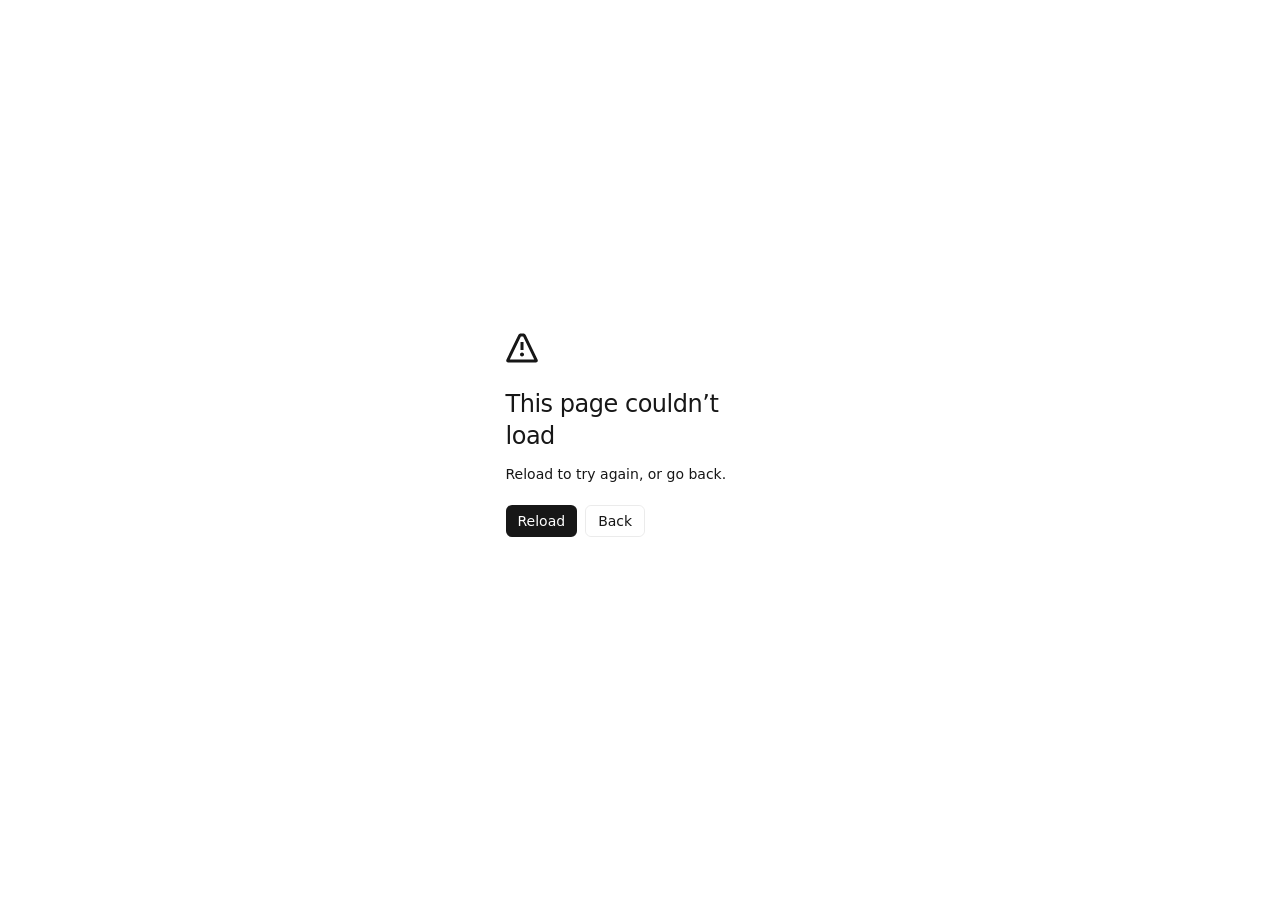
==== guide/index.html @ 36d1306a "Add troop management guide to archive" ====
<!DOCTYPE html><html lang="ko"><head><meta charSet="utf-8"/><meta name="viewport" content="width=device-width, initial-scale=1"/><link rel="stylesheet" href="./_next/static/css/index.C7BXvURc.css" data-rsc-css-href="./_next/static/css/index.C7BXvURc.css" data-precedence="vite-rsc/importer-resources"/><link rel="modulepreload" fetchPriority="low" href="./_next/static/chunks/index-DaQ8x7Jt.js"/><script src="./_next/static/chunks/rolldown-runtime-C60lm6uB.js" type="module" async=""></script><script src="./_next/static/chunks/framework-BgSIrAUN.js" type="module" async=""></script><link rel="modulepreload" href="./_next/static/chunks/layout-segment-context-CCsDnIMr.js" crossorigin=""/><link rel="modulepreload" href="./_next/static/chunks/page-DU8AYIHS.js" crossorigin=""/><title>라스트 어사일럼 길드 공략</title><meta name="description" content="병사 치료, 해적 유물, 비약쟁탈전을 위한 60N 길드 공략 모음"/><meta property="og:title" content="라스트 어사일럼 길드 공략"/><meta property="og:description" content="병사 치료, 해적 유물, 비약쟁탈전을 위한 60N 길드 공략 모음"/><meta property="og:image" content="http://localhost:3000/og.png"/><meta name="twitter:card" content="summary_large_image"/><meta name="twitter:title" content="라스트 어사일럼 길드 공략"/><meta name="twitter:description" content="병사 치료, 해적 유물, 비약쟁탈전을 위한 60N 길드 공략 모음"/><meta name="twitter:image" content="http://localhost:3000/og.png"/><script>Object.assign(((self[Symbol.for("vinext.navigationRuntime")]??={bootstrap:{routeManifest:null},functions:{}}).bootstrap.rsc??={rsc:[]}),{params:{},nav:{"pathname":"/","searchParams":[]}})</script><link rel="modulepreload" href="./_next/static/chunks/index-DaQ8x7Jt.js" />
</head><body><main><header class="site-header"><button class="brand" aria-label="공략 홈으로 돌아가기"><span class="brand-mark" aria-hidden="true">LA</span><span><b>LAST ASYLUM</b><small>6ON GUILD GUIDE</small></span></button></header><section class="home-hero"><span class="eyebrow">LAST ASYLUM · SERVER #295 · 6ON GUILD</span><h1>필요한 순간 바로 찾는<br/><em>6ON 공략 아카이브</em></h1><p>모바일에서도 한 손으로 찾기 쉽도록, 최신성·검증 상태·주제별로 정리합니다.</p><div class="quick-nav"><label for="guide-search">공략 찾기</label><input id="guide-search" placeholder="예: 길드전, 서바이벌, 왕성" value=""/><div class="filter-row"><button class="active">전체</button>
<button class="">이벤트</button>
<button class="">전장</button>
<button class="">6ON 운영</button>
<button class="">길드 협력</button>
<button class="">데이터</button></div></div><div class="guide-list-home"><button class="guide-row featured"><span class="guide-row-icon" aria-hidden="true">◆</span><span class="guide-row-main"><span class="guide-meta"><b>점수 필수</b><i>이벤트</i></span><strong>길드전 포인트 6일 루틴</strong><small>그날 테마에 맞춰 재료를 써야 점수가 쌓입니다</small></span><span class="guide-row-side"><small>상시 갱신</small><b>→</b></span></button>
<button class="guide-row "><span class="guide-row-icon" aria-hidden="true">◷</span><span class="guide-row-main"><span class="guide-meta"><b>초보 필수</b><i>이벤트</i></span><strong>서바이벌 배틀 점수 루틴</strong><small>4시간 창을 골라 길드전과 보상 2배로 받기</small></span><span class="guide-row-side"><small>상시 갱신</small><b>→</b></span></button>
<button class="guide-row "><span class="guide-row-icon" aria-hidden="true">♛</span><span class="guide-row-main"><span class="guide-meta"><b>웹 교차검증</b><i>전장</i></span><strong>왕성쟁탈전 · 왕국전</strong><small>평일 점수전부터 토요일 왕성 전장까지</small></span><span class="guide-row-side"><small>상시 갱신</small><b>→</b></span></button>
<button class="guide-row "><span class="guide-row-icon" aria-hidden="true">⚔</span><span class="guide-row-main"><span class="guide-meta"><b>웹 교차검증</b><i>전장</i></span><strong>비약쟁탈전 30분 운영</strong><small>시간대별 거점·역할 분배와 팀 콜</small></span><span class="guide-row-side"><small>상시 갱신</small><b>→</b></span></button>
<button class="guide-row "><span class="guide-row-icon" aria-hidden="true">✚</span><span class="guide-row-main"><span class="guide-meta"><b>6ON 실전</b><i>6ON 운영</i></span><strong>가속 없이 병사 치료</strong><small>1시간 이내 치료 루틴과 길드 도움</small></span><span class="guide-row-side"><small>상시 갱신</small><b>→</b></span></button>
<button class="guide-row "><span class="guide-row-icon" aria-hidden="true">♜</span><span class="guide-row-main"><span class="guide-meta"><b>6ON 실전 · 웹 검증</b><i>6ON 운영</i></span><strong>병력관리</strong><small>병력 보존, 훈련장 운용, 병원·연구 우선순위</small></span><span class="guide-row-side"><small>상시 갱신</small><b>→</b></span></button>
<button class="guide-row "><span class="guide-row-icon" aria-hidden="true">⚓</span><span class="guide-row-main"><span class="guide-meta"><b>6ON 실전</b><i>길드 협력</i></span><strong>해적 유물 함께 먹기</strong><small>발견부터 소환·보상까지 빠른 공유</small></span><span class="guide-row-side"><small>상시 갱신</small><b>→</b></span></button>
<button class="guide-row "><span class="guide-row-icon" aria-hidden="true">△</span><span class="guide-row-main"><span class="guide-meta"><b>한국어 계산</b><i>데이터</i></span><strong>성당 업그레이드 계산기</strong><small>현재 레벨에서 목표까지 필요한 자원 합산</small></span><span class="guide-row-side"><small>상시 갱신</small><b>→</b></span></button>
<button class="guide-row "><span class="guide-row-icon" aria-hidden="true">✦</span><span class="guide-row-main"><span class="guide-meta"><b>한국어 도감</b><i>데이터</i></span><strong>영웅 · 명예의 전당 도감</strong><small>31명 영웅의 병과·역할·보너스 빠르게 찾기</small></span><span class="guide-row-side"><small>상시 갱신</small><b>→</b></span></button>
<button class="guide-row "><span class="guide-row-icon" aria-hidden="true">?</span><span class="guide-row-main"><span class="guide-meta"><b>빠른 정답</b><i>이벤트</i></span><strong>지혜퀴즈 정답 모음</strong><small>검색으로 바로 찾는 자주 나오는 문제와 정답</small></span><span class="guide-row-side"><small>상시 갱신</small><b>→</b></span></button>
<button class="guide-row "><span class="guide-row-icon" aria-hidden="true">⌘</span><span class="guide-row-main"><span class="guide-meta"><b>검증 기준</b><i>데이터</i></span><strong>데이터 사용 안내</strong><small>수치 공략을 안전하게 보는 방법</small></span><span class="guide-row-side"><small>상시 갱신</small><b>→</b></span></button></div><div class="archive-note"><b>공략 운영 원칙</b><span>6ON 실전 자료는 유지·보완하고, 웹 자료는 출처와 검증 상태를 표시해 교체합니다.</span></div></section><footer class="site-footer">LAST ASYLUM · SERVER #295 · 6ON GUILD GUIDE</footer></main><script type="module" src="./_next/static/chunks/index-DaQ8x7Jt.js" id="_R_" async=""></script><script>((self[Symbol.for("vinext.navigationRuntime")]??={bootstrap:{routeManifest:null},functions:{}}).bootstrap.rsc??={rsc:[]}).rsc.push("2:I[\"8033614ae8fa\",[],\"Children\",1]\n")</script><script>((self[Symbol.for("vinext.navigationRuntime")]??={bootstrap:{routeManifest:null},functions:{}}).bootstrap.rsc??={rsc:[]}).rsc.push("3:I[\"c2d308dd323c\",[],\"GlobalErrorBoundary\",1]\n")</script><script>((self[Symbol.for("vinext.navigationRuntime")]??={bootstrap:{routeManifest:null},functions:{}}).bootstrap.rsc??={rsc:[]}).rsc.push("4:I[\"ecfeea4c79da\",[],\"default\",1]\n")</script><script>((self[Symbol.for("vinext.navigationRuntime")]??={bootstrap:{routeManifest:null},functions:{}}).bootstrap.rsc??={rsc:[]}).rsc.push("5:I[\"c2d308dd323c\",[],\"ErrorBoundary\",1]\n")</script><script>((self[Symbol.for("vinext.navigationRuntime")]??={bootstrap:{routeManifest:null},functions:{}}).bootstrap.rsc??={rsc:[]}).rsc.push("6:I[\"0b1ae3af7320\",[],\"LayoutSegmentProvider\",1]\n")</script><script>((self[Symbol.for("vinext.navigationRuntime")]??={bootstrap:{routeManifest:null},functions:{}}).bootstrap.rsc??={rsc:[]}).rsc.push("7:I[\"8033614ae8fa\",[],\"Slot\",1]\n")</script><script>((self[Symbol.for("vinext.navigationRuntime")]??={bootstrap:{routeManifest:null},functions:{}}).bootstrap.rsc??={rsc:[]}).rsc.push("8:I[\"60d934a7d4d3\",[],\"AppRouterScrollTarget\",1]\n")</script><script>((self[Symbol.for("vinext.navigationRuntime")]??={bootstrap:{routeManifest:null},functions:{}}).bootstrap.rsc??={rsc:[]}).rsc.push("9:I[\"c2d308dd323c\",[],\"RedirectBoundary\",1]\n")</script><script>((self[Symbol.for("vinext.navigationRuntime")]??={bootstrap:{routeManifest:null},functions:{}}).bootstrap.rsc??={rsc:[]}).rsc.push(":HL[\"./_next/static/css/index.C7BXvURc.css\",\"style\"     ]\n")</script><script>((self[Symbol.for("vinext.navigationRuntime")]??={bootstrap:{routeManifest:null},functions:{}}).bootstrap.rsc??={rsc:[]}).rsc.push("0:{\"__route\":\"route:/\",\"__interceptionContext\":null,\"__layoutIds\":[\"layout:/\"],\"__rootLayout\":\"/\",\"__sourcePage\":\"/page\",\"page:/\":\"$L1\",\"layout:/\":[[[[\"$\",\"link\",\"css:./_next/static/css/index.C7BXvURc.css\",{\"rel\":\"stylesheet\",\"precedence\":\"vite-rsc/importer-resources\",\"href\":\"./_next/static/css/index.C7BXvURc.css\",\"data-rsc-css-href\":\"./_next/static/css/index.C7BXvURc.css\"}],\"$undefined\"],[\"$\",\"html\",null,{\"lang\":\"ko\",\"children\":[\"$\",\"body\",null,{\"children\":[\"$\",\"$L2\",null,{}]}]}]],null],\"route:/\":[[[\"$\",\"meta\",null,{\"charSet\":\"utf-8\"}],[[\"$\",\"title\",\"0\",{\"children\":\"라스트 어사일럼 길드 공략\"}],[\"$\",\"meta\",\"1\",{\"name\":\"description\",\"content\":\"병사 치료, 해적 유물, 비약쟁탈전을 위한 60N 길드 공략 모음\"}],[\"$\",\"meta\",\"2\",{\"property\":\"og:title\",\"content\":\"라스트 어사일럼 길드 공략\"}],[\"$\",\"meta\",\"3\",{\"property\":\"og:description\",\"content\":\"병사 치료, 해적 유물, 비약쟁탈전을 위한 60N 길드 공략 모음\"}],[\"$\",\"meta\",\"4\",{\"property\":\"og:image\",\"content\":\"http://localhost:3000/og.png\"}],[\"$\",\"meta\",\"5\",{\"name\":\"twitter:card\",\"content\":\"summary_large_image\"}],[\"$\",\"meta\",\"6\",{\"name\":\"twitter:title\",\"content\":\"라스트 어사일럼 길드 공략\"}],[\"$\",\"meta\",\"7\",{\"name\":\"twitter:description\",\"content\":\"병사 치료, 해적 유물, 비약쟁탈전을 위한 60N 길드 공략 모음\"}],[\"$\",\"meta\",\"8\",{\"name\":\"twitter:image\",\"content\":\"http://localhost:3000/og.png\"}]],[[\"$\",\"meta\",\"0\",{\"name\":\"viewport\",\"content\":\"width=device-width, initial-scale=1\"}]]],[\"$\",\"$L3\",null,{\"fallback\":\"$4\",\"children\":[\"$\",\"$L5\",null,{\"fallback\":\"$4\",\"children\":[\"$\",\"$L6\",null,{\"providerId\":\"layout:/\",\"segmentMap\":{\"children\":[]},\"children\":[\"$\",\"$L7\",null,{\"id\":\"layout:/\",\"parallelSlots\":\"$undefined\",\"children\":[\"$\",\"$L8\",null,{\"children\":[\"$\",\"$L9\",null,{\"children\":[[\"$\",\"$L6\",null,{\"providerId\":\"page:/\",\"segmentMap\":{\"children\":[\"__PAGE__\"]},\"children\":[\"$\",\"$L7\",null,{\"id\":\"page:/\"}]}],null]}]}]}]}]}]}],null,null],\"__layoutFlags\":{\"layout:/\":\"s\"},\"__artifactCompatibility\":{\"schemaVersion\":1,\"graphVersion\":\"app-route-graph:1177fd80f83fa7b0\",\"deploymentVersion\":\"35077a8e-c8c2-49ba-99b0-118afb7e77d7\",\"appElementsSchemaVersion\":1,\"rscPayloadSchemaVersion\":1,\"rootBoundaryId\":\"/\",\"renderEpoch\":null},\"__renderObservation\":{\"schemaVersion\":1,\"output\":{\"kind\":\"app-rsc\",\"mountedSlotsFingerprint\":null,\"renderEpoch\":null,\"rootBoundaryId\":\"/\",\"routeId\":\"route:/\"},\"completeness\":\"partial\",\"boundaryOutcome\":{\"kind\":\"unknown\"},\"requestApis\":[{\"kind\":\"connection\",\"status\":\"unknown\"},{\"kind\":\"cookies\",\"status\":\"unknown\"},{\"kind\":\"draftMode\",\"status\":\"unknown\"},{\"kind\":\"headers\",\"status\":\"unknown\"},{\"kind\":\"params\",\"status\":\"unknown\"},{\"kind\":\"searchParams\",\"status\":\"unknown\"}],\"dynamicFetches\":[],\"cacheTags\":[\"/\",\"_N_T_/\",\"_N_T_/index\",\"_N_T_/layout\",\"_N_T_/page\"],\"pathTags\":[\"/\"],\"cacheability\":\"unknown\",\"downgrade\":{\"target\":\"freshRender\",\"reasons\":[{\"code\":\"CP_DOWNGRADE_CACHEABILITY_UNKNOWN\",\"target\":\"freshRender\"},{\"code\":\"CP_DOWNGRADE_INCOMPLETE_OBSERVATION\",\"completeness\":\"partial\",\"target\":\"freshRender\"},{\"code\":\"CP_DOWNGRADE_UNKNOWN_REQUEST_API\",\"requestApi\":\"connection\",\"target\":\"freshRender\"},{\"code\":\"CP_DOWNGRADE_UNKNOWN_REQUEST_API\",\"requestApi\":\"cookies\",\"target\":\"freshRender\"},{\"code\":\"CP_DOWNGRADE_UNKNOWN_REQUEST_API\",\"requestApi\":\"draftMode\",\"target\":\"freshRender\"},{\"code\":\"CP_DOWNGRADE_UNKNOWN_REQUEST_API\",\"requestApi\":\"headers\",\"target\":\"freshRender\"},{\"code\":\"CP_DOWNGRADE_UNKNOWN_REQUEST_API\",\"requestApi\":\"params\",\"target\":\"freshRender\"},{\"code\":\"CP_DOWNGRADE_UNKNOWN_REQUEST_API\",\"requestApi\":\"searchParams\",\"target\":\"freshRender\"}],\"fallback\":{\"kind\":\"breakerFallback\",\"code\":\"CP_PRIVATE_DYNAMIC_DOWNGRADE\",\"mode\":\"renderFresh\",\"scope\":\"affectedOutput\",\"fields\":{\"reasonCodes\":[\"CP_DOWNGRADE_CACHEABILITY_UNKNOWN\",\"CP_DOWNGRADE_INCOMPLETE_OBSERVATION\",\"CP_DOWNGRADE_UNKNOWN_REQUEST_API\",\"CP_DOWNGRADE_UNKNOWN_REQUEST_API\",\"CP_DOWNGRADE_UNKNOWN_REQUEST_API\",\"CP_DOWNGRADE_UNKNOWN_REQUEST_API\",\"CP_DOWNGRADE_UNKNOWN_REQUEST_API\",\"CP_DOWNGRADE_UNKNOWN_REQUEST_API\"],\"target\":\"freshRender\"}},\"isPublicCacheCandidate\":false}}}\n")</script><script>((self[Symbol.for("vinext.navigationRuntime")]??={bootstrap:{routeManifest:null},functions:{}}).bootstrap.rsc??={rsc:[]}).rsc.push("a:I[\"6efdf509a785\",[],\"default\",1]\n")</script><script>((self[Symbol.for("vinext.navigationRuntime")]??={bootstrap:{routeManifest:null},functions:{}}).bootstrap.rsc??={rsc:[]}).rsc.push("1:[\"$\",\"$La\",null,{\"params\":\"$@b\",\"searchParams\":\"$@c\"}]\n")</script><script>((self[Symbol.for("vinext.navigationRuntime")]??={bootstrap:{routeManifest:null},functions:{}}).bootstrap.rsc??={rsc:[]}).rsc.push("b:{}\n")</script><script>((self[Symbol.for("vinext.navigationRuntime")]??={bootstrap:{routeManifest:null},functions:{}}).bootstrap.rsc??={rsc:[]}).rsc.push("c:{}\n")</script><script>Object.assign(((self[Symbol.for("vinext.navigationRuntime")]??={bootstrap:{routeManifest:null},functions:{}}).bootstrap.rsc??={rsc:[]}),{"initialCacheKind":"dynamic"});((self[Symbol.for("vinext.navigationRuntime")]??={bootstrap:{routeManifest:null},functions:{}}).bootstrap.rsc??={rsc:[]}).done=true</script><script>(function(){function c(){var b=a.contentDocument||(a.contentWindow&&a.contentWindow.document);if(b){var d=b.createElement('script');d.innerHTML="window.__CF$cv$params={r:'a3419388db1188f8',t:'MTc4ODIzNzQxMA=='};var a=document.createElement('script');a.src='/cdn-cgi/challenge-platform/scripts/jsd/main.js';document.getElementsByTagName('head')[0].appendChild(a);";b.getElementsByTagName('head')[0].appendChild(d)}}if(document.body){var a=document.createElement('iframe');a.height=1;a.width=1;a.style.position='absolute';a.style.top=0;a.style.left=0;a.style.border='none';a.style.visibility='hidden';document.body.appendChild(a);if('loading'!==document.readyState)c();else if(window.addEventListener)document.addEventListener('DOMContentLoaded',c);else{var e=document.onreadystatechange||function(){};document.onreadystatechange=function(b){e(b);'loading'!==document.readyState&&(document.onreadystatechange=e,c())}}}})();</script></body></html>
---- guide/_next/static/css/index.C7BXvURc.css ----
/*! tailwindcss v4.2.1 | MIT License | https://tailwindcss.com */
@layer theme{:root,:host{--font-sans:ui-sans-serif, system-ui, sans-serif, "Apple Color Emoji", "Segoe UI Emoji", "Segoe UI Symbol", "Noto Color Emoji";--font-mono:ui-monospace, SFMono-Regular, Menlo, Monaco, Consolas, "Liberation Mono", "Courier New", monospace;--spacing:.25rem;--default-font-family:var(--font-sans);--default-mono-font-family:var(--font-mono)}}@layer base{*,:after,:before{box-sizing:border-box;border:0 solid;margin:0;padding:0}::backdrop{box-sizing:border-box;border:0 solid;margin:0;padding:0}::file-selector-button{box-sizing:border-box;border:0 solid;margin:0;padding:0}html,:host{-webkit-text-size-adjust:100%;tab-size:4;line-height:1.5;font-family:var(--default-font-family,ui-sans-serif, system-ui, sans-serif, "Apple Color Emoji", "Segoe UI Emoji", "Segoe UI Symbol", "Noto Color Emoji");font-feature-settings:var(--default-font-feature-settings,normal);font-variation-settings:var(--default-font-variation-settings,normal);-webkit-tap-highlight-color:transparent}hr{height:0;color:inherit;border-top-width:1px}abbr:where([title]){-webkit-text-decoration:underline dotted;text-decoration:underline dotted}h1,h2,h3,h4,h5,h6{font-size:inherit;font-weight:inherit}a{color:inherit;-webkit-text-decoration:inherit;-webkit-text-decoration:inherit;text-decoration:inherit}b,strong{font-weight:bolder}code,kbd,samp,pre{font-family:var(--default-mono-font-family,ui-monospace, SFMono-Regular, Menlo, Monaco, Consolas, "Liberation Mono", "Courier New", monospace);font-feature-settings:var(--default-mono-font-feature-settings,normal);font-variation-settings:var(--default-mono-font-variation-settings,normal);font-size:1em}small{font-size:80%}sub,sup{vertical-align:baseline;font-size:75%;line-height:0;position:relative}sub{bottom:-.25em}sup{top:-.5em}table{text-indent:0;border-color:inherit;border-collapse:collapse}:-moz-focusring{outline:auto}progress{vertical-align:baseline}summary{display:list-item}ol,ul,menu{list-style:none}img,svg,video,canvas,audio,iframe,embed,object{vertical-align:middle;display:block}img,video{max-width:100%;height:auto}button,input,select,optgroup,textarea{font:inherit;font-feature-settings:inherit;font-variation-settings:inherit;letter-spacing:inherit;color:inherit;opacity:1;background-color:#0000;border-radius:0}::file-selector-button{font:inherit;font-feature-settings:inherit;font-variation-settings:inherit;letter-spacing:inherit;color:inherit;opacity:1;background-color:#0000;border-radius:0}:where(select:is([multiple],[size])) optgroup{font-weight:bolder}:where(select:is([multiple],[size])) optgroup option{padding-inline-start:20px}::file-selector-button{margin-inline-end:4px}::placeholder{opacity:1}@supports (not ((-webkit-appearance:-apple-pay-button))) or (contain-intrinsic-size:1px){::placeholder{color:currentColor}@supports (color:color-mix(in lab, red, red)){::placeholder{color:color-mix(in oklab, currentcolor 50%, transparent)}}}textarea{resize:vertical}::-webkit-search-decoration{-webkit-appearance:none}::-webkit-date-and-time-value{min-height:1lh;text-align:inherit}::-webkit-datetime-edit{display:inline-flex}::-webkit-datetime-edit-fields-wrapper{padding:0}::-webkit-datetime-edit{padding-block:0}::-webkit-datetime-edit-year-field{padding-block:0}::-webkit-datetime-edit-month-field{padding-block:0}::-webkit-datetime-edit-day-field{padding-block:0}::-webkit-datetime-edit-hour-field{padding-block:0}::-webkit-datetime-edit-minute-field{padding-block:0}::-webkit-datetime-edit-second-field{padding-block:0}::-webkit-datetime-edit-millisecond-field{padding-block:0}::-webkit-datetime-edit-meridiem-field{padding-block:0}::-webkit-calendar-picker-indicator{line-height:1}:-moz-ui-invalid{box-shadow:none}button,input:where([type=button],[type=reset],[type=submit]){-webkit-appearance:button;appearance:button}::file-selector-button{-webkit-appearance:button;appearance:button}::-webkit-inner-spin-button{height:auto}::-webkit-outer-spin-button{height:auto}[hidden]:where(:not([hidden=until-found])){display:none!important}}@layer components;@layer utilities{.visible{visibility:visible}.start{inset-inline-start:var(--spacing)}}:root{--ink:#edf2f6;--muted:#99aaba;--navy:#07131f;--line:#c6dae829;--gold:#e4bb67;--sky:#68b7d7}*{box-sizing:border-box}html{scroll-behavior:smooth}body{background:var(--navy);min-width:320px;color:var(--ink);margin:0;font-family:Arial,Malgun Gothic,Apple SD Gothic Neo,sans-serif}button,input{font:inherit}:is(button:focus-visible,input:focus-visible,summary:focus-visible,a:focus-visible){outline:3px solid var(--gold);outline-offset:3px}a{color:inherit}main{background:radial-gradient(circle at 88% 4%,#2b7c9933,transparent 28rem),radial-gradient(circle at 8% 45%,#e4bb6714,transparent 25rem),var(--navy);min-height:100vh}.site-header{border-bottom:1px solid var(--line);justify-content:space-between;align-items:center;width:min(800px,100% - 32px);height:70px;margin:auto;display:flex}.brand{color:var(--ink);text-align:left;cursor:pointer;letter-spacing:.06em;background:0 0;border:0;align-items:center;gap:10px;padding:0;display:flex}.brand-mark{border:1px solid var(--gold);width:36px;height:36px;color:var(--gold);border-radius:50%;place-items:center;font-family:Georgia,serif;font-size:13px;font-weight:700;display:grid}.brand b,.brand small{display:block}.brand b{font-size:12px}.brand small{color:var(--muted);letter-spacing:.18em;margin-top:2px;font-size:8px}.home-link{color:var(--gold);cursor:pointer;background:0 0;border:0;font-size:14px}.home-hero{width:min(800px,100% - 32px);margin:0 auto;padding:52px 0 64px}.eyebrow{color:var(--gold);letter-spacing:.15em;font-size:10px;font-weight:700;display:block}.home-hero h1{letter-spacing:-.05em;margin:13px 0 14px;font-family:Georgia,Batang,serif;font-size:clamp(34px,9vw,55px);font-weight:500;line-height:1.15}.home-hero h1 em{color:var(--sky);font-style:normal}.home-hero>p{max-width:520px;color:var(--muted);margin:0;font-size:15px;line-height:1.7}.quick-nav{border:1px solid var(--line);background:#091c2ab3;border-radius:14px;margin-top:35px;padding:16px}.quick-nav label{color:var(--gold);letter-spacing:.1em;margin-bottom:8px;font-size:11px;font-weight:700;display:block}.quick-nav input{width:100%;color:var(--ink);background:#07131f;border:1px solid #c6dae840;border-radius:9px;padding:12px 13px;font-size:15px}.quick-nav input::placeholder{color:#708798}.filter-row{scrollbar-width:none;gap:7px;margin-top:12px;padding-bottom:2px;display:flex;overflow-x:auto}.filter-row::-webkit-scrollbar{display:none}.filter-row button{border:1px solid var(--line);color:#b8c6d0;cursor:pointer;background:0 0;border-radius:999px;flex:none;padding:8px 11px;font-size:12px}.filter-row button.active{border-color:var(--gold);color:#ffdc93;background:#e4bb6724}.guide-list-home{gap:10px;margin-top:18px;display:grid}.guide-row{border:1px solid var(--line);width:100%;color:var(--ink);text-align:left;cursor:pointer;background:#0a1c2ab8;border-radius:14px;align-items:center;gap:13px;padding:15px;transition:border-color .18s,transform .18s;display:flex}.guide-row:hover{border-color:#e4bb67b3;transform:translateY(-2px)}.guide-row.featured{background:linear-gradient(110deg,#1956727a,#0b1c2ad6);border-color:#68b7d785}.guide-row-icon{width:38px;height:38px;color:var(--gold);border:1px solid #e4bb6773;border-radius:12px;flex:0 0 38px;place-items:center;font-family:Georgia,serif;font-size:21px;display:grid}.guide-row-main{flex:1;min-width:0}.guide-meta{align-items:center;gap:6px;margin-bottom:5px;display:flex}.guide-meta b,.guide-meta i{letter-spacing:.04em;font-size:10px;font-style:normal}.guide-meta b{color:var(--gold)}.guide-meta i{color:#9bb9c9}.guide-row strong,.guide-row small{display:block}.guide-row strong{letter-spacing:-.035em;font-family:Georgia,Batang,serif;font-size:20px;font-weight:500}.guide-row-main small{color:var(--muted);text-overflow:ellipsis;white-space:nowrap;margin-top:4px;font-size:12px;line-height:1.35;overflow:hidden}.guide-row-side{color:var(--gold);flex-direction:column;align-items:flex-end;gap:8px;display:flex}.guide-row-side small{color:#718999;white-space:nowrap;font-size:10px}.guide-row-side b{font-size:18px}.archive-note{border-left:2px solid var(--sky);color:#b7cad5;background:#68b7d712;flex-direction:column;gap:5px;margin-top:18px;padding:16px;font-size:13px;line-height:1.6;display:flex}.archive-note b{color:#a8d7e9}.no-result{color:var(--muted);text-align:center;padding:34px 0}.guide-content{width:min(760px,100% - 32px);margin:0 auto;padding:46px 0 62px}.article-heading{border-bottom:1px solid var(--line);padding-bottom:30px}.article-heading h1{letter-spacing:-.05em;margin:12px 0;font-family:Georgia,Batang,serif;font-size:clamp(32px,8vw,52px);font-weight:500;line-height:1.15}.article-heading p{color:var(--muted);margin:0;font-size:15px;line-height:1.7}.alert-card,.verify-card{background:#3484a321;border:1px solid #68b7d761;border-radius:14px;margin:28px 0 4px;padding:21px}.relic-alert{background:#e4bb671a;border-color:#e4bb676b}.verify-card{background:#e4bb671a;border-color:#e4bb6766}.alert-label{color:var(--gold);letter-spacing:.12em;margin-bottom:8px;font-size:10px;font-weight:700;display:block}.alert-card strong{font-family:Georgia,Batang,serif;font-size:clamp(20px,5.5vw,28px);font-weight:500;line-height:1.35;display:block}.alert-card p,.verify-card p{color:var(--muted);margin:10px 0 0;font-size:14px;line-height:1.7}.verify-card b{color:#f0cd83;font-size:13px}.step-section{border-bottom:1px solid var(--line);padding:28px 0}.section-heading{align-items:baseline;gap:12px;display:flex}.section-heading span{color:var(--gold);white-space:nowrap;font-family:Georgia,serif;font-size:12px}.section-heading h2{letter-spacing:-.04em;margin:0;font-family:Georgia,Batang,serif;font-size:clamp(21px,5.5vw,28px);font-weight:500}.step-section p,.guide-list{color:#c9d4dc;margin:14px 0 0;font-size:15px;line-height:1.8}.step-section b,.guide-list b{color:#f0cd83;font-weight:700}.guide-list{padding-left:20px}.guide-list li+li{margin-top:7px}.tip-line{border-left:2px solid var(--sky);padding-left:13px;color:#a8d7e9!important}.time-rule{background:#e4bb6714;border:1px solid #e4bb6759;border-radius:9px;padding:14px;color:#d9e1e5!important}.video-section{border:1px solid var(--line);background:#091c2ab8;border-radius:15px;margin-top:34px;padding:16px}.video-copy h2{margin:7px 0;font-family:Georgia,Batang,serif;font-size:24px;font-weight:500}.video-copy p{color:var(--muted);margin:0 0 15px;font-size:13px}.video-section video{background:#02060a;border-radius:9px;width:100%;display:block}.source-note{color:#8298a8;margin:28px 0 0;font-size:12px;line-height:1.65}.source-details{border:1px solid var(--line);background:#1022328c;border-radius:12px;margin-top:28px;overflow:hidden}.source-details summary{color:#d6e4ec;cursor:pointer;justify-content:space-between;align-items:center;padding:17px;font-size:13px;list-style:none;display:flex}.source-details summary::-webkit-details-marker{display:none}.source-details[open] summary{border-bottom:1px solid var(--line)}.source-gallery{grid-template-columns:repeat(2,1fr);gap:8px;padding:9px;display:grid}.source-gallery a{aspect-ratio:.5;background:#09131d;border-radius:6px;display:block;overflow:hidden}.source-gallery img{object-fit:cover;object-position:top;width:100%;height:100%;display:block}.battle-map-section{border:1px solid var(--line);background:#09131d;border-radius:14px;margin:28px 0 0;overflow:hidden}.battle-map-section img{width:100%;display:block}.battle-map-section p{color:var(--muted);margin:0;padding:12px 15px;font-size:12px;line-height:1.6}.callout-list{gap:8px;margin-top:16px;display:grid}.callout-list p{border:1px solid var(--line);background:#14304273;border-radius:8px;align-items:baseline;gap:11px;margin:0;padding:11px;line-height:1.5;display:flex}.callout-list b{min-width:44px;color:var(--gold)}.callout-list span{color:#d7e2e9}.external-sources{border:1px solid var(--line);background:#091c2aad;border-radius:13px;margin-top:28px;padding:18px}.external-sources h2{margin:0 0 12px;font-family:Georgia,Batang,serif;font-size:22px;font-weight:500}.external-sources a,.source-link{color:#9fd8ee;text-underline-offset:3px;margin-top:8px;font-size:14px;line-height:1.5;text-decoration:underline;display:block}.external-sources p{color:var(--muted);margin:12px 0 0;font-size:12px;line-height:1.6}.guild-war-gallery{border-top:1px solid #e4bb6773;margin-top:34px;padding-top:28px}.guild-war-gallery h2{letter-spacing:-.04em;margin:8px 0;font-family:Georgia,Batang,serif;font-size:clamp(24px,6vw,31px);font-weight:500}.guild-war-gallery>div>p{color:var(--muted);margin:0;font-size:14px;line-height:1.7}.guild-war-gallery-grid{gap:12px;margin-top:18px;display:grid}.guild-war-gallery-grid a{color:#f0cd83;background:#091c2ab8;border:1px solid #e4bb675c;border-radius:13px;text-decoration:none;transition:border-color .18s,transform .18s;display:block;overflow:hidden}.guild-war-gallery-grid a:hover{border-color:var(--gold);transform:translateY(-2px)}.guild-war-gallery-grid img{aspect-ratio:1;object-fit:cover;width:100%;display:block}.guild-war-gallery-grid span{letter-spacing:.03em;padding:11px 13px;font-size:13px;font-weight:700;display:block}.score-table{gap:7px;margin-top:16px;display:grid}.score-table div{border:1px solid var(--line);background:#14304273;border-radius:8px;grid-template-columns:minmax(92px,.75fr) 1.55fr;gap:12px;padding:11px;display:grid}.score-table b{color:var(--gold);font-size:13px}.score-table span{color:#d7e2e9;font-size:13px;line-height:1.5}.calculator-card{background:#0d2333cc;border:1px solid #e4bb6761;border-radius:14px;margin-top:28px;overflow:hidden}.calculator-inputs{border-bottom:1px solid var(--line);grid-template-columns:1fr 1fr;gap:10px;padding:16px;display:grid}.calculator-inputs label{color:#b9cbd6;font-size:12px}.calculator-inputs select{border:1px solid var(--line);width:100%;color:var(--ink);background:#07131f;border-radius:8px;margin-top:7px;padding:10px;display:block}.cost-result{padding:16px}.cost-result>span{color:var(--gold);margin-bottom:12px;font-size:13px;display:block}.cost-result>div{border-top:1px solid var(--line);justify-content:space-between;gap:12px;padding:10px 0;display:flex}.cost-result b{color:#b9cbd6;font-size:13px}.cost-result strong{color:#f3d48c;font-size:16px}.calculator-empty{color:var(--muted);margin:0;padding:20px 16px;font-size:14px}.codex-filter{border:1px solid var(--line);background:#091c2aad;border-radius:13px;gap:10px;margin:28px 0 0;padding:15px;display:grid}.codex-filter div{flex-wrap:wrap;align-items:center;gap:7px;display:flex}.codex-filter b{min-width:36px;color:var(--gold);font-size:11px}.codex-filter button{border:1px solid var(--line);color:#c5d4dc;cursor:pointer;background:0 0;border-radius:999px;padding:7px 10px;font-size:12px}.codex-filter button.active{border-color:var(--gold);color:#ffdc93;background:#e4bb6724}.codex-count{color:var(--muted);margin:16px 0 8px;font-size:12px}.hero-list{gap:7px;display:grid}.hero-list div{border:1px solid var(--line);background:#14304273;border-radius:9px;grid-template-columns:1fr auto;gap:3px 8px;padding:12px;display:grid}.hero-list strong{font-family:Georgia,Batang,serif;font-size:17px;font-weight:500}.hero-list span{color:#9fd8ee;text-align:right;font-size:12px}.hero-list small{color:#c4d0d8;grid-column:1/-1;font-size:12px;line-height:1.45}.quiz-hero{border-bottom:1px solid var(--line);background:linear-gradient(120deg,#0e467294,#07131f33);overflow:hidden}.quiz-hero img{aspect-ratio:1.35;object-fit:cover;object-position:center 42%;width:100%;display:block}.quiz-hero>div{padding:24px 20px 28px}.quiz-hero h1{letter-spacing:-.05em;margin:10px 0;font-family:Georgia,Batang,serif;font-size:clamp(32px,8vw,50px);font-weight:500}.quiz-hero p{color:#b7c9d5;max-width:520px;margin:0;font-size:15px;line-height:1.7}.quiz-search{background:#12446838;border:1px solid #68b7d76b;border-radius:14px;gap:8px;margin-top:28px;padding:16px;display:grid}.quiz-search label{color:#a8d7e9;letter-spacing:.08em;font-size:12px;font-weight:700}.quiz-search input{width:100%;color:var(--ink);background:#07131f;border:1px solid #c6dae84d;border-radius:9px;padding:12px 13px;font-size:15px}.quiz-search input::placeholder{color:#708798}.quiz-search small{color:var(--muted);font-size:12px}.quiz-answer-list{gap:8px;margin-top:14px;display:grid}.quiz-answer-list div{border:1px solid var(--line);background:#14304273;border-radius:10px;grid-template-columns:auto 1fr;gap:5px 10px;padding:14px;display:grid}.quiz-answer-list span{color:#9fd8ee;white-space:nowrap;background:#68b7d729;border-radius:999px;align-self:start;padding:4px 7px;font-size:10px}.quiz-answer-list p{color:#d7e2e9;margin:2px 0;font-size:14px;line-height:1.55}.quiz-answer-list strong{border-top:1px solid var(--line);color:#f0cd83;grid-column:1/-1;padding-top:8px;font-size:15px}.upgrade-table-image{border-top:1px solid #e4bb6773;margin-top:34px;padding-top:28px}.upgrade-table-image h2{letter-spacing:-.04em;margin:8px 0;font-family:Georgia,Batang,serif;font-size:clamp(24px,6vw,31px);font-weight:500}.upgrade-table-image>div>p{color:var(--muted);margin:0 0 16px;font-size:14px;line-height:1.7}.upgrade-table-image a{background:#17120c;border:1px solid #e4bb675c;border-radius:12px;display:block;overflow:hidden}.upgrade-table-image img{width:100%;display:block}.credit-card{color:#bdcbd3;border-top:1px solid #e4bb6773;border-bottom:1px solid #e4bb6773;gap:13px;margin-top:40px;padding:18px 0;display:flex}.credit-icon{color:var(--gold);font-size:20px}.credit-card strong{color:var(--gold);letter-spacing:.12em;font-size:11px}.credit-card p{margin:7px 0 0;font-size:13px;line-height:1.65}.credit-card b{color:#e4ebee}.site-footer{border-top:1px solid var(--line);color:#6e8494;letter-spacing:.13em;width:min(800px,100% - 32px);margin:0 auto;padding:24px 0 34px;font-size:9px}@media (min-width:641px){.site-header{height:84px}.home-hero{padding-top:72px}.guide-row{padding:18px}.guide-row-icon{flex-basis:44px;width:44px;height:44px}.guide-content{padding-top:66px}.source-gallery{grid-template-columns:repeat(3,1fr)}.guild-war-gallery-grid{grid-template-columns:repeat(2,1fr)}.guild-war-overview{grid-column:1/-1}}
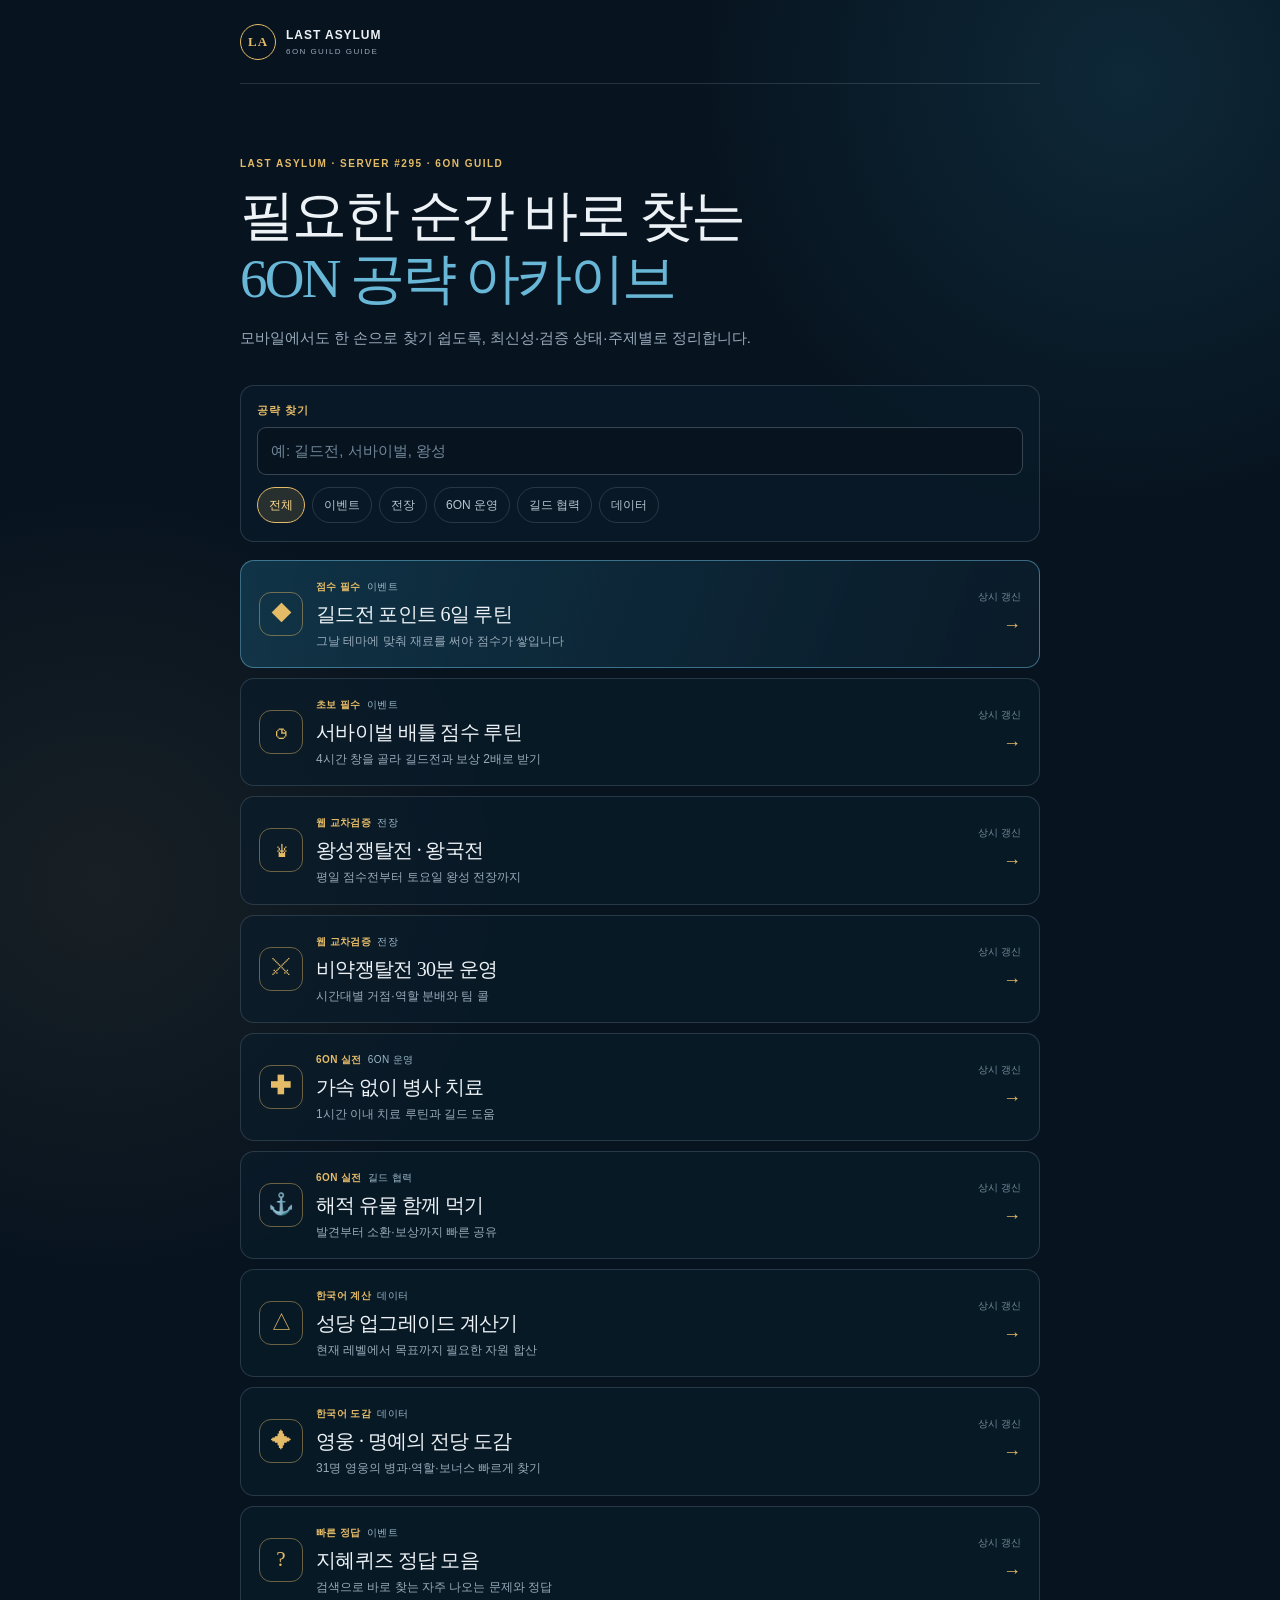
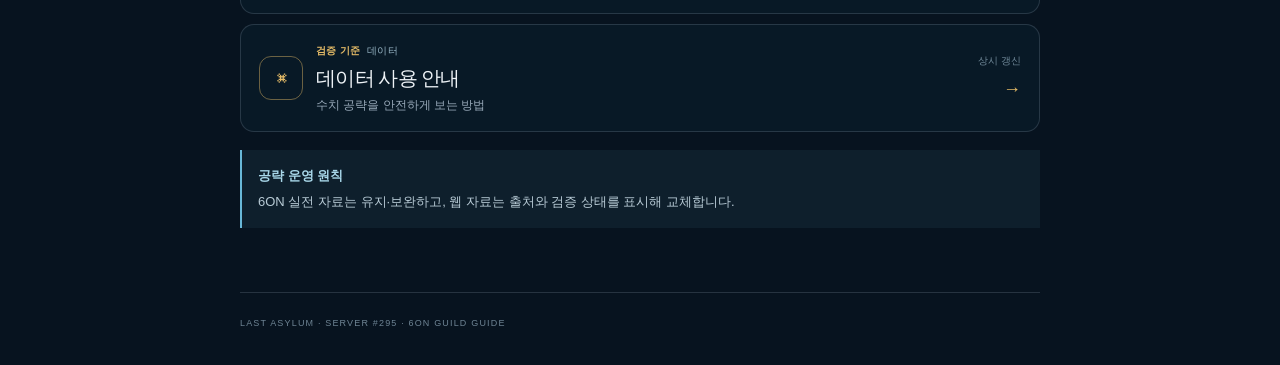
==== commit 1b8645e5: "Restore compatible guide index" ====
--- a/guide/index.html
+++ b/guide/index.html
@@ -1,17 +1,2 @@
 <!DOCTYPE html><html lang="ko"><head><meta charSet="utf-8"/><meta name="viewport" content="width=device-width, initial-scale=1"/><link rel="stylesheet" href="./_next/static/css/index.C7BXvURc.css" data-rsc-css-href="./_next/static/css/index.C7BXvURc.css" data-precedence="vite-rsc/importer-resources"/><link rel="modulepreload" fetchPriority="low" href="./_next/static/chunks/index-DaQ8x7Jt.js"/><script src="./_next/static/chunks/rolldown-runtime-C60lm6uB.js" type="module" async=""></script><script src="./_next/static/chunks/framework-BgSIrAUN.js" type="module" async=""></script><link rel="modulepreload" href="./_next/static/chunks/layout-segment-context-CCsDnIMr.js" crossorigin=""/><link rel="modulepreload" href="./_next/static/chunks/page-DU8AYIHS.js" crossorigin=""/><title>라스트 어사일럼 길드 공략</title><meta name="description" content="병사 치료, 해적 유물, 비약쟁탈전을 위한 60N 길드 공략 모음"/><meta property="og:title" content="라스트 어사일럼 길드 공략"/><meta property="og:description" content="병사 치료, 해적 유물, 비약쟁탈전을 위한 60N 길드 공략 모음"/><meta property="og:image" content="http://localhost:3000/og.png"/><meta name="twitter:card" content="summary_large_image"/><meta name="twitter:title" content="라스트 어사일럼 길드 공략"/><meta name="twitter:description" content="병사 치료, 해적 유물, 비약쟁탈전을 위한 60N 길드 공략 모음"/><meta name="twitter:image" content="http://localhost:3000/og.png"/><script>Object.assign(((self[Symbol.for("vinext.navigationRuntime")]??={bootstrap:{routeManifest:null},functions:{}}).bootstrap.rsc??={rsc:[]}),{params:{},nav:{"pathname":"/","searchParams":[]}})</script><link rel="modulepreload" href="./_next/static/chunks/index-DaQ8x7Jt.js" />
-</head><body><main><header class="site-header"><button class="brand" aria-label="공략 홈으로 돌아가기"><span class="brand-mark" aria-hidden="true">LA</span><span><b>LAST ASYLUM</b><small>6ON GUILD GUIDE</small></span></button></header><section class="home-hero"><span class="eyebrow">LAST ASYLUM · SERVER #295 · 6ON GUILD</span><h1>필요한 순간 바로 찾는<br/><em>6ON 공략 아카이브</em></h1><p>모바일에서도 한 손으로 찾기 쉽도록, 최신성·검증 상태·주제별로 정리합니다.</p><div class="quick-nav"><label for="guide-search">공략 찾기</label><input id="guide-search" placeholder="예: 길드전, 서바이벌, 왕성" value=""/><div class="filter-row"><button class="active">전체</button>
-<button class="">이벤트</button>
-<button class="">전장</button>
-<button class="">6ON 운영</button>
-<button class="">길드 협력</button>
-<button class="">데이터</button></div></div><div class="guide-list-home"><button class="guide-row featured"><span class="guide-row-icon" aria-hidden="true">◆</span><span class="guide-row-main"><span class="guide-meta"><b>점수 필수</b><i>이벤트</i></span><strong>길드전 포인트 6일 루틴</strong><small>그날 테마에 맞춰 재료를 써야 점수가 쌓입니다</small></span><span class="guide-row-side"><small>상시 갱신</small><b>→</b></span></button>
-<button class="guide-row "><span class="guide-row-icon" aria-hidden="true">◷</span><span class="guide-row-main"><span class="guide-meta"><b>초보 필수</b><i>이벤트</i></span><strong>서바이벌 배틀 점수 루틴</strong><small>4시간 창을 골라 길드전과 보상 2배로 받기</small></span><span class="guide-row-side"><small>상시 갱신</small><b>→</b></span></button>
-<button class="guide-row "><span class="guide-row-icon" aria-hidden="true">♛</span><span class="guide-row-main"><span class="guide-meta"><b>웹 교차검증</b><i>전장</i></span><strong>왕성쟁탈전 · 왕국전</strong><small>평일 점수전부터 토요일 왕성 전장까지</small></span><span class="guide-row-side"><small>상시 갱신</small><b>→</b></span></button>
-<button class="guide-row "><span class="guide-row-icon" aria-hidden="true">⚔</span><span class="guide-row-main"><span class="guide-meta"><b>웹 교차검증</b><i>전장</i></span><strong>비약쟁탈전 30분 운영</strong><small>시간대별 거점·역할 분배와 팀 콜</small></span><span class="guide-row-side"><small>상시 갱신</small><b>→</b></span></button>
-<button class="guide-row "><span class="guide-row-icon" aria-hidden="true">✚</span><span class="guide-row-main"><span class="guide-meta"><b>6ON 실전</b><i>6ON 운영</i></span><strong>가속 없이 병사 치료</strong><small>1시간 이내 치료 루틴과 길드 도움</small></span><span class="guide-row-side"><small>상시 갱신</small><b>→</b></span></button>
-<button class="guide-row "><span class="guide-row-icon" aria-hidden="true">♜</span><span class="guide-row-main"><span class="guide-meta"><b>6ON 실전 · 웹 검증</b><i>6ON 운영</i></span><strong>병력관리</strong><small>병력 보존, 훈련장 운용, 병원·연구 우선순위</small></span><span class="guide-row-side"><small>상시 갱신</small><b>→</b></span></button>
-<button class="guide-row "><span class="guide-row-icon" aria-hidden="true">⚓</span><span class="guide-row-main"><span class="guide-meta"><b>6ON 실전</b><i>길드 협력</i></span><strong>해적 유물 함께 먹기</strong><small>발견부터 소환·보상까지 빠른 공유</small></span><span class="guide-row-side"><small>상시 갱신</small><b>→</b></span></button>
-<button class="guide-row "><span class="guide-row-icon" aria-hidden="true">△</span><span class="guide-row-main"><span class="guide-meta"><b>한국어 계산</b><i>데이터</i></span><strong>성당 업그레이드 계산기</strong><small>현재 레벨에서 목표까지 필요한 자원 합산</small></span><span class="guide-row-side"><small>상시 갱신</small><b>→</b></span></button>
-<button class="guide-row "><span class="guide-row-icon" aria-hidden="true">✦</span><span class="guide-row-main"><span class="guide-meta"><b>한국어 도감</b><i>데이터</i></span><strong>영웅 · 명예의 전당 도감</strong><small>31명 영웅의 병과·역할·보너스 빠르게 찾기</small></span><span class="guide-row-side"><small>상시 갱신</small><b>→</b></span></button>
-<button class="guide-row "><span class="guide-row-icon" aria-hidden="true">?</span><span class="guide-row-main"><span class="guide-meta"><b>빠른 정답</b><i>이벤트</i></span><strong>지혜퀴즈 정답 모음</strong><small>검색으로 바로 찾는 자주 나오는 문제와 정답</small></span><span class="guide-row-side"><small>상시 갱신</small><b>→</b></span></button>
-<button class="guide-row "><span class="guide-row-icon" aria-hidden="true">⌘</span><span class="guide-row-main"><span class="guide-meta"><b>검증 기준</b><i>데이터</i></span><strong>데이터 사용 안내</strong><small>수치 공략을 안전하게 보는 방법</small></span><span class="guide-row-side"><small>상시 갱신</small><b>→</b></span></button></div><div class="archive-note"><b>공략 운영 원칙</b><span>6ON 실전 자료는 유지·보완하고, 웹 자료는 출처와 검증 상태를 표시해 교체합니다.</span></div></section><footer class="site-footer">LAST ASYLUM · SERVER #295 · 6ON GUILD GUIDE</footer></main><script type="module" src="./_next/static/chunks/index-DaQ8x7Jt.js" id="_R_" async=""></script><script>((self[Symbol.for("vinext.navigationRuntime")]??={bootstrap:{routeManifest:null},functions:{}}).bootstrap.rsc??={rsc:[]}).rsc.push("2:I[\"8033614ae8fa\",[],\"Children\",1]\n")</script><script>((self[Symbol.for("vinext.navigationRuntime")]??={bootstrap:{routeManifest:null},functions:{}}).bootstrap.rsc??={rsc:[]}).rsc.push("3:I[\"c2d308dd323c\",[],\"GlobalErrorBoundary\",1]\n")</script><script>((self[Symbol.for("vinext.navigationRuntime")]??={bootstrap:{routeManifest:null},functions:{}}).bootstrap.rsc??={rsc:[]}).rsc.push("4:I[\"ecfeea4c79da\",[],\"default\",1]\n")</script><script>((self[Symbol.for("vinext.navigationRuntime")]??={bootstrap:{routeManifest:null},functions:{}}).bootstrap.rsc??={rsc:[]}).rsc.push("5:I[\"c2d308dd323c\",[],\"ErrorBoundary\",1]\n")</script><script>((self[Symbol.for("vinext.navigationRuntime")]??={bootstrap:{routeManifest:null},functions:{}}).bootstrap.rsc??={rsc:[]}).rsc.push("6:I[\"0b1ae3af7320\",[],\"LayoutSegmentProvider\",1]\n")</script><script>((self[Symbol.for("vinext.navigationRuntime")]??={bootstrap:{routeManifest:null},functions:{}}).bootstrap.rsc??={rsc:[]}).rsc.push("7:I[\"8033614ae8fa\",[],\"Slot\",1]\n")</script><script>((self[Symbol.for("vinext.navigationRuntime")]??={bootstrap:{routeManifest:null},functions:{}}).bootstrap.rsc??={rsc:[]}).rsc.push("8:I[\"60d934a7d4d3\",[],\"AppRouterScrollTarget\",1]\n")</script><script>((self[Symbol.for("vinext.navigationRuntime")]??={bootstrap:{routeManifest:null},functions:{}}).bootstrap.rsc??={rsc:[]}).rsc.push("9:I[\"c2d308dd323c\",[],\"RedirectBoundary\",1]\n")</script><script>((self[Symbol.for("vinext.navigationRuntime")]??={bootstrap:{routeManifest:null},functions:{}}).bootstrap.rsc??={rsc:[]}).rsc.push(":HL[\"./_next/static/css/index.C7BXvURc.css\",\"style\"     ]\n")</script><script>((self[Symbol.for("vinext.navigationRuntime")]??={bootstrap:{routeManifest:null},functions:{}}).bootstrap.rsc??={rsc:[]}).rsc.push("0:{\"__route\":\"route:/\",\"__interceptionContext\":null,\"__layoutIds\":[\"layout:/\"],\"__rootLayout\":\"/\",\"__sourcePage\":\"/page\",\"page:/\":\"$L1\",\"layout:/\":[[[[\"$\",\"link\",\"css:./_next/static/css/index.C7BXvURc.css\",{\"rel\":\"stylesheet\",\"precedence\":\"vite-rsc/importer-resources\",\"href\":\"./_next/static/css/index.C7BXvURc.css\",\"data-rsc-css-href\":\"./_next/static/css/index.C7BXvURc.css\"}],\"$undefined\"],[\"$\",\"html\",null,{\"lang\":\"ko\",\"children\":[\"$\",\"body\",null,{\"children\":[\"$\",\"$L2\",null,{}]}]}]],null],\"route:/\":[[[\"$\",\"meta\",null,{\"charSet\":\"utf-8\"}],[[\"$\",\"title\",\"0\",{\"children\":\"라스트 어사일럼 길드 공략\"}],[\"$\",\"meta\",\"1\",{\"name\":\"description\",\"content\":\"병사 치료, 해적 유물, 비약쟁탈전을 위한 60N 길드 공략 모음\"}],[\"$\",\"meta\",\"2\",{\"property\":\"og:title\",\"content\":\"라스트 어사일럼 길드 공략\"}],[\"$\",\"meta\",\"3\",{\"property\":\"og:description\",\"content\":\"병사 치료, 해적 유물, 비약쟁탈전을 위한 60N 길드 공략 모음\"}],[\"$\",\"meta\",\"4\",{\"property\":\"og:image\",\"content\":\"http://localhost:3000/og.png\"}],[\"$\",\"meta\",\"5\",{\"name\":\"twitter:card\",\"content\":\"summary_large_image\"}],[\"$\",\"meta\",\"6\",{\"name\":\"twitter:title\",\"content\":\"라스트 어사일럼 길드 공략\"}],[\"$\",\"meta\",\"7\",{\"name\":\"twitter:description\",\"content\":\"병사 치료, 해적 유물, 비약쟁탈전을 위한 60N 길드 공략 모음\"}],[\"$\",\"meta\",\"8\",{\"name\":\"twitter:image\",\"content\":\"http://localhost:3000/og.png\"}]],[[\"$\",\"meta\",\"0\",{\"name\":\"viewport\",\"content\":\"width=device-width, initial-scale=1\"}]]],[\"$\",\"$L3\",null,{\"fallback\":\"$4\",\"children\":[\"$\",\"$L5\",null,{\"fallback\":\"$4\",\"children\":[\"$\",\"$L6\",null,{\"providerId\":\"layout:/\",\"segmentMap\":{\"children\":[]},\"children\":[\"$\",\"$L7\",null,{\"id\":\"layout:/\",\"parallelSlots\":\"$undefined\",\"children\":[\"$\",\"$L8\",null,{\"children\":[\"$\",\"$L9\",null,{\"children\":[[\"$\",\"$L6\",null,{\"providerId\":\"page:/\",\"segmentMap\":{\"children\":[\"__PAGE__\"]},\"children\":[\"$\",\"$L7\",null,{\"id\":\"page:/\"}]}],null]}]}]}]}]}]}],null,null],\"__layoutFlags\":{\"layout:/\":\"s\"},\"__artifactCompatibility\":{\"schemaVersion\":1,\"graphVersion\":\"app-route-graph:1177fd80f83fa7b0\",\"deploymentVersion\":\"35077a8e-c8c2-49ba-99b0-118afb7e77d7\",\"appElementsSchemaVersion\":1,\"rscPayloadSchemaVersion\":1,\"rootBoundaryId\":\"/\",\"renderEpoch\":null},\"__renderObservation\":{\"schemaVersion\":1,\"output\":{\"kind\":\"app-rsc\",\"mountedSlotsFingerprint\":null,\"renderEpoch\":null,\"rootBoundaryId\":\"/\",\"routeId\":\"route:/\"},\"completeness\":\"partial\",\"boundaryOutcome\":{\"kind\":\"unknown\"},\"requestApis\":[{\"kind\":\"connection\",\"status\":\"unknown\"},{\"kind\":\"cookies\",\"status\":\"unknown\"},{\"kind\":\"draftMode\",\"status\":\"unknown\"},{\"kind\":\"headers\",\"status\":\"unknown\"},{\"kind\":\"params\",\"status\":\"unknown\"},{\"kind\":\"searchParams\",\"status\":\"unknown\"}],\"dynamicFetches\":[],\"cacheTags\":[\"/\",\"_N_T_/\",\"_N_T_/index\",\"_N_T_/layout\",\"_N_T_/page\"],\"pathTags\":[\"/\"],\"cacheability\":\"unknown\",\"downgrade\":{\"target\":\"freshRender\",\"reasons\":[{\"code\":\"CP_DOWNGRADE_CACHEABILITY_UNKNOWN\",\"target\":\"freshRender\"},{\"code\":\"CP_DOWNGRADE_INCOMPLETE_OBSERVATION\",\"completeness\":\"partial\",\"target\":\"freshRender\"},{\"code\":\"CP_DOWNGRADE_UNKNOWN_REQUEST_API\",\"requestApi\":\"connection\",\"target\":\"freshRender\"},{\"code\":\"CP_DOWNGRADE_UNKNOWN_REQUEST_API\",\"requestApi\":\"cookies\",\"target\":\"freshRender\"},{\"code\":\"CP_DOWNGRADE_UNKNOWN_REQUEST_API\",\"requestApi\":\"draftMode\",\"target\":\"freshRender\"},{\"code\":\"CP_DOWNGRADE_UNKNOWN_REQUEST_API\",\"requestApi\":\"headers\",\"target\":\"freshRender\"},{\"code\":\"CP_DOWNGRADE_UNKNOWN_REQUEST_API\",\"requestApi\":\"params\",\"target\":\"freshRender\"},{\"code\":\"CP_DOWNGRADE_UNKNOWN_REQUEST_API\",\"requestApi\":\"searchParams\",\"target\":\"freshRender\"}],\"fallback\":{\"kind\":\"breakerFallback\",\"code\":\"CP_PRIVATE_DYNAMIC_DOWNGRADE\",\"mode\":\"renderFresh\",\"scope\":\"affectedOutput\",\"fields\":{\"reasonCodes\":[\"CP_DOWNGRADE_CACHEABILITY_UNKNOWN\",\"CP_DOWNGRADE_INCOMPLETE_OBSERVATION\",\"CP_DOWNGRADE_UNKNOWN_REQUEST_API\",\"CP_DOWNGRADE_UNKNOWN_REQUEST_API\",\"CP_DOWNGRADE_UNKNOWN_REQUEST_API\",\"CP_DOWNGRADE_UNKNOWN_REQUEST_API\",\"CP_DOWNGRADE_UNKNOWN_REQUEST_API\",\"CP_DOWNGRADE_UNKNOWN_REQUEST_API\"],\"target\":\"freshRender\"}},\"isPublicCacheCandidate\":false}}}\n")</script><script>((self[Symbol.for("vinext.navigationRuntime")]??={bootstrap:{routeManifest:null},functions:{}}).bootstrap.rsc??={rsc:[]}).rsc.push("a:I[\"6efdf509a785\",[],\"default\",1]\n")</script><script>((self[Symbol.for("vinext.navigationRuntime")]??={bootstrap:{routeManifest:null},functions:{}}).bootstrap.rsc??={rsc:[]}).rsc.push("1:[\"$\",\"$La\",null,{\"params\":\"$@b\",\"searchParams\":\"$@c\"}]\n")</script><script>((self[Symbol.for("vinext.navigationRuntime")]??={bootstrap:{routeManifest:null},functions:{}}).bootstrap.rsc??={rsc:[]}).rsc.push("b:{}\n")</script><script>((self[Symbol.for("vinext.navigationRuntime")]??={bootstrap:{routeManifest:null},functions:{}}).bootstrap.rsc??={rsc:[]}).rsc.push("c:{}\n")</script><script>Object.assign(((self[Symbol.for("vinext.navigationRuntime")]??={bootstrap:{routeManifest:null},functions:{}}).bootstrap.rsc??={rsc:[]}),{"initialCacheKind":"dynamic"});((self[Symbol.for("vinext.navigationRuntime")]??={bootstrap:{routeManifest:null},functions:{}}).bootstrap.rsc??={rsc:[]}).done=true</script><script>(function(){function c(){var b=a.contentDocument||(a.contentWindow&&a.contentWindow.document);if(b){var d=b.createElement('script');d.innerHTML="window.__CF$cv$params={r:'a3419388db1188f8',t:'MTc4ODIzNzQxMA=='};var a=document.createElement('script');a.src='/cdn-cgi/challenge-platform/scripts/jsd/main.js';document.getElementsByTagName('head')[0].appendChild(a);";b.getElementsByTagName('head')[0].appendChild(d)}}if(document.body){var a=document.createElement('iframe');a.height=1;a.width=1;a.style.position='absolute';a.style.top=0;a.style.left=0;a.style.border='none';a.style.visibility='hidden';document.body.appendChild(a);if('loading'!==document.readyState)c();else if(window.addEventListener)document.addEventListener('DOMContentLoaded',c);else{var e=document.onreadystatechange||function(){};document.onreadystatechange=function(b){e(b);'loading'!==document.readyState&&(document.onreadystatechange=e,c())}}}})();</script></body></html>
+</head><body><main><header class="site-header"><button class="brand" aria-label="공략 홈으로 돌아가기"><span class="brand-mark" aria-hidden="true">LA</span><span><b>LAST ASYLUM</b><small>6ON GUILD GUIDE</small></span></button></header><section class="home-hero"><span class="eyebrow">LAST ASYLUM · SERVER #295 · 6ON GUILD</span><h1>필요한 순간 바로 찾는<br/><em>6ON 공략 아카이브</em></h1><p>모바일에서도 한 손으로 찾기 쉽도록, 최신성·검증 상태·주제별로 정리합니다.</p><div class="quick-nav"><label for="guide-search">공략 찾기</label><input id="guide-search" placeholder="예: 길드전, 서바이벌, 왕성" value=""/><div class="filter-row"><button class="active">전체</button><button class="">이벤트</button><button class="">전장</button><button class="">6ON 운영</button><button class="">길드 협력</button><button class="">데이터</button></div></div><div class="guide-list-home"><button class="guide-row featured"><span class="guide-row-icon" aria-hidden="true">◆</span><span class="guide-row-main"><span class="guide-meta"><b>점수 필수</b><i>이벤트</i></span><strong>길드전 포인트 6일 루틴</strong><small>그날 테마에 맞춰 재료를 써야 점수가 쌓입니다</small></span><span class="guide-row-side"><small>상시 갱신</small><b>→</b></span></button><button class="guide-row "><span class="guide-row-icon" aria-hidden="true">◷</span><span class="guide-row-main"><span class="guide-meta"><b>초보 필수</b><i>이벤트</i></span><strong>서바이벌 배틀 점수 루틴</strong><small>4시간 창을 골라 길드전과 보상 2배로 받기</small></span><span class="guide-row-side"><small>상시 갱신</small><b>→</b></span></button><button class="guide-row "><span class="guide-row-icon" aria-hidden="true">♛</span><span class="guide-row-main"><span class="guide-meta"><b>웹 교차검증</b><i>전장</i></span><strong>왕성쟁탈전 · 왕국전</strong><small>평일 점수전부터 토요일 왕성 전장까지</small></span><span class="guide-row-side"><small>상시 갱신</small><b>→</b></span></button><button class="guide-row "><span class="guide-row-icon" aria-hidden="true">⚔</span><span class="guide-row-main"><span class="guide-meta"><b>웹 교차검증</b><i>전장</i></span><strong>비약쟁탈전 30분 운영</strong><small>시간대별 거점·역할 분배와 팀 콜</small></span><span class="guide-row-side"><small>상시 갱신</small><b>→</b></span></button><button class="guide-row "><span class="guide-row-icon" aria-hidden="true">✚</span><span class="guide-row-main"><span class="guide-meta"><b>6ON 실전</b><i>6ON 운영</i></span><strong>가속 없이 병사 치료</strong><small>1시간 이내 치료 루틴과 길드 도움</small></span><span class="guide-row-side"><small>상시 갱신</small><b>→</b></span></button><button class="guide-row "><span class="guide-row-icon" aria-hidden="true">⚓</span><span class="guide-row-main"><span class="guide-meta"><b>6ON 실전</b><i>길드 협력</i></span><strong>해적 유물 함께 먹기</strong><small>발견부터 소환·보상까지 빠른 공유</small></span><span class="guide-row-side"><small>상시 갱신</small><b>→</b></span></button><button class="guide-row "><span class="guide-row-icon" aria-hidden="true">△</span><span class="guide-row-main"><span class="guide-meta"><b>한국어 계산</b><i>데이터</i></span><strong>성당 업그레이드 계산기</strong><small>현재 레벨에서 목표까지 필요한 자원 합산</small></span><span class="guide-row-side"><small>상시 갱신</small><b>→</b></span></button><button class="guide-row "><span class="guide-row-icon" aria-hidden="true">✦</span><span class="guide-row-main"><span class="guide-meta"><b>한국어 도감</b><i>데이터</i></span><strong>영웅 · 명예의 전당 도감</strong><small>31명 영웅의 병과·역할·보너스 빠르게 찾기</small></span><span class="guide-row-side"><small>상시 갱신</small><b>→</b></span></button><button class="guide-row "><span class="guide-row-icon" aria-hidden="true">?</span><span class="guide-row-main"><span class="guide-meta"><b>빠른 정답</b><i>이벤트</i></span><strong>지혜퀴즈 정답 모음</strong><small>검색으로 바로 찾는 자주 나오는 문제와 정답</small></span><span class="guide-row-side"><small>상시 갱신</small><b>→</b></span></button><button class="guide-row "><span class="guide-row-icon" aria-hidden="true">⌘</span><span class="guide-row-main"><span class="guide-meta"><b>검증 기준</b><i>데이터</i></span><strong>데이터 사용 안내</strong><small>수치 공략을 안전하게 보는 방법</small></span><span class="guide-row-side"><small>상시 갱신</small><b>→</b></span></button></div><div class="archive-note"><b>공략 운영 원칙</b><span>6ON 실전 자료는 유지·보완하고, 웹 자료는 출처와 검증 상태를 표시해 교체합니다.</span></div></section><footer class="site-footer">LAST ASYLUM · SERVER #295 · 6ON GUILD GUIDE</footer></main><script type="module" src="./_next/static/chunks/index-DaQ8x7Jt.js" id="_R_" async=""></script><script>((self[Symbol.for("vinext.navigationRuntime")]??={bootstrap:{routeManifest:null},functions:{}}).bootstrap.rsc??={rsc:[]}).rsc.push("2:I[\"8033614ae8fa\",[],\"Children\",1]\n")</script><script>((self[Symbol.for("vinext.navigationRuntime")]??={bootstrap:{routeManifest:null},functions:{}}).bootstrap.rsc??={rsc:[]}).rsc.push("3:I[\"c2d308dd323c\",[],\"GlobalErrorBoundary\",1]\n")</script><script>((self[Symbol.for("vinext.navigationRuntime")]??={bootstrap:{routeManifest:null},functions:{}}).bootstrap.rsc??={rsc:[]}).rsc.push("4:I[\"ecfeea4c79da\",[],\"default\",1]\n")</script><script>((self[Symbol.for("vinext.navigationRuntime")]??={bootstrap:{routeManifest:null},functions:{}}).bootstrap.rsc??={rsc:[]}).rsc.push("5:I[\"c2d308dd323c\",[],\"ErrorBoundary\",1]\n")</script><script>((self[Symbol.for("vinext.navigationRuntime")]??={bootstrap:{routeManifest:null},functions:{}}).bootstrap.rsc??={rsc:[]}).rsc.push("6:I[\"0b1ae3af7320\",[],\"LayoutSegmentProvider\",1]\n")</script><script>((self[Symbol.for("vinext.navigationRuntime")]??={bootstrap:{routeManifest:null},functions:{}}).bootstrap.rsc??={rsc:[]}).rsc.push("7:I[\"8033614ae8fa\",[],\"Slot\",1]\n")</script><script>((self[Symbol.for("vinext.navigationRuntime")]??={bootstrap:{routeManifest:null},functions:{}}).bootstrap.rsc??={rsc:[]}).rsc.push("8:I[\"60d934a7d4d3\",[],\"AppRouterScrollTarget\",1]\n")</script><script>((self[Symbol.for("vinext.navigationRuntime")]??={bootstrap:{routeManifest:null},functions:{}}).bootstrap.rsc??={rsc:[]}).rsc.push("9:I[\"c2d308dd323c\",[],\"RedirectBoundary\",1]\n")</script><script>((self[Symbol.for("vinext.navigationRuntime")]??={bootstrap:{routeManifest:null},functions:{}}).bootstrap.rsc??={rsc:[]}).rsc.push(":HL[\"./_next/static/css/index.C7BXvURc.css\",\"style\"     ]\n")</script><script>((self[Symbol.for("vinext.navigationRuntime")]??={bootstrap:{routeManifest:null},functions:{}}).bootstrap.rsc??={rsc:[]}).rsc.push("0:{\"__route\":\"route:/\",\"__interceptionContext\":null,\"__layoutIds\":[\"layout:/\"],\"__rootLayout\":\"/\",\"__sourcePage\":\"/page\",\"page:/\":\"$L1\",\"layout:/\":[[[[\"$\",\"link\",\"css:./_next/static/css/index.C7BXvURc.css\",{\"rel\":\"stylesheet\",\"precedence\":\"vite-rsc/importer-resources\",\"href\":\"./_next/static/css/index.C7BXvURc.css\",\"data-rsc-css-href\":\"./_next/static/css/index.C7BXvURc.css\"}],\"$undefined\"],[\"$\",\"html\",null,{\"lang\":\"ko\",\"children\":[\"$\",\"body\",null,{\"children\":[\"$\",\"$L2\",null,{}]}]}]],null],\"route:/\":[[[\"$\",\"meta\",null,{\"charSet\":\"utf-8\"}],[[\"$\",\"title\",\"0\",{\"children\":\"라스트 어사일럼 길드 공략\"}],[\"$\",\"meta\",\"1\",{\"name\":\"description\",\"content\":\"병사 치료, 해적 유물, 비약쟁탈전을 위한 60N 길드 공략 모음\"}],[\"$\",\"meta\",\"2\",{\"property\":\"og:title\",\"content\":\"라스트 어사일럼 길드 공략\"}],[\"$\",\"meta\",\"3\",{\"property\":\"og:description\",\"content\":\"병사 치료, 해적 유물, 비약쟁탈전을 위한 60N 길드 공략 모음\"}],[\"$\",\"meta\",\"4\",{\"property\":\"og:image\",\"content\":\"http://localhost:3000/og.png\"}],[\"$\",\"meta\",\"5\",{\"name\":\"twitter:card\",\"content\":\"summary_large_image\"}],[\"$\",\"meta\",\"6\",{\"name\":\"twitter:title\",\"content\":\"라스트 어사일럼 길드 공략\"}],[\"$\",\"meta\",\"7\",{\"name\":\"twitter:description\",\"content\":\"병사 치료, 해적 유물, 비약쟁탈전을 위한 60N 길드 공략 모음\"}],[\"$\",\"meta\",\"8\",{\"name\":\"twitter:image\",\"content\":\"http://localhost:3000/og.png\"}]],[[\"$\",\"meta\",\"0\",{\"name\":\"viewport\",\"content\":\"width=device-width, initial-scale=1\"}]]],[\"$\",\"$L3\",null,{\"fallback\":\"$4\",\"children\":[\"$\",\"$L5\",null,{\"fallback\":\"$4\",\"children\":[\"$\",\"$L6\",null,{\"providerId\":\"layout:/\",\"segmentMap\":{\"children\":[]},\"children\":[\"$\",\"$L7\",null,{\"id\":\"layout:/\",\"parallelSlots\":\"$undefined\",\"children\":[\"$\",\"$L8\",null,{\"children\":[\"$\",\"$L9\",null,{\"children\":[[\"$\",\"$L6\",null,{\"providerId\":\"page:/\",\"segmentMap\":{\"children\":[\"__PAGE__\"]},\"children\":[\"$\",\"$L7\",null,{\"id\":\"page:/\"}]}],null]}]}]}]}]}]}],null,null],\"__layoutFlags\":{\"layout:/\":\"s\"},\"__artifactCompatibility\":{\"schemaVersion\":1,\"graphVersion\":\"app-route-graph:1177fd80f83fa7b0\",\"deploymentVersion\":\"35077a8e-c8c2-49ba-99b0-118afb7e77d7\",\"appElementsSchemaVersion\":1,\"rscPayloadSchemaVersion\":1,\"rootBoundaryId\":\"/\",\"renderEpoch\":null},\"__renderObservation\":{\"schemaVersion\":1,\"output\":{\"kind\":\"app-rsc\",\"mountedSlotsFingerprint\":null,\"renderEpoch\":null,\"rootBoundaryId\":\"/\",\"routeId\":\"route:/\"},\"completeness\":\"partial\",\"boundaryOutcome\":{\"kind\":\"unknown\"},\"requestApis\":[{\"kind\":\"connection\",\"status\":\"unknown\"},{\"kind\":\"cookies\",\"status\":\"unknown\"},{\"kind\":\"draftMode\",\"status\":\"unknown\"},{\"kind\":\"headers\",\"status\":\"unknown\"},{\"kind\":\"params\",\"status\":\"unknown\"},{\"kind\":\"searchParams\",\"status\":\"unknown\"}],\"dynamicFetches\":[],\"cacheTags\":[\"/\",\"_N_T_/\",\"_N_T_/index\",\"_N_T_/layout\",\"_N_T_/page\"],\"pathTags\":[\"/\"],\"cacheability\":\"unknown\",\"downgrade\":{\"target\":\"freshRender\",\"reasons\":[{\"code\":\"CP_DOWNGRADE_CACHEABILITY_UNKNOWN\",\"target\":\"freshRender\"},{\"code\":\"CP_DOWNGRADE_INCOMPLETE_OBSERVATION\",\"completeness\":\"partial\",\"target\":\"freshRender\"},{\"code\":\"CP_DOWNGRADE_UNKNOWN_REQUEST_API\",\"requestApi\":\"connection\",\"target\":\"freshRender\"},{\"code\":\"CP_DOWNGRADE_UNKNOWN_REQUEST_API\",\"requestApi\":\"cookies\",\"target\":\"freshRender\"},{\"code\":\"CP_DOWNGRADE_UNKNOWN_REQUEST_API\",\"requestApi\":\"draftMode\",\"target\":\"freshRender\"},{\"code\":\"CP_DOWNGRADE_UNKNOWN_REQUEST_API\",\"requestApi\":\"headers\",\"target\":\"freshRender\"},{\"code\":\"CP_DOWNGRADE_UNKNOWN_REQUEST_API\",\"requestApi\":\"params\",\"target\":\"freshRender\"},{\"code\":\"CP_DOWNGRADE_UNKNOWN_REQUEST_API\",\"requestApi\":\"searchParams\",\"target\":\"freshRender\"}],\"fallback\":{\"kind\":\"breakerFallback\",\"code\":\"CP_PRIVATE_DYNAMIC_DOWNGRADE\",\"mode\":\"renderFresh\",\"scope\":\"affectedOutput\",\"fields\":{\"reasonCodes\":[\"CP_DOWNGRADE_CACHEABILITY_UNKNOWN\",\"CP_DOWNGRADE_INCOMPLETE_OBSERVATION\",\"CP_DOWNGRADE_UNKNOWN_REQUEST_API\",\"CP_DOWNGRADE_UNKNOWN_REQUEST_API\",\"CP_DOWNGRADE_UNKNOWN_REQUEST_API\",\"CP_DOWNGRADE_UNKNOWN_REQUEST_API\",\"CP_DOWNGRADE_UNKNOWN_REQUEST_API\",\"CP_DOWNGRADE_UNKNOWN_REQUEST_API\"],\"target\":\"freshRender\"}},\"isPublicCacheCandidate\":false}}}\n")</script><script>((self[Symbol.for("vinext.navigationRuntime")]??={bootstrap:{routeManifest:null},functions:{}}).bootstrap.rsc??={rsc:[]}).rsc.push("a:I[\"6efdf509a785\",[],\"default\",1]\n")</script><script>((self[Symbol.for("vinext.navigationRuntime")]??={bootstrap:{routeManifest:null},functions:{}}).bootstrap.rsc??={rsc:[]}).rsc.push("1:[\"$\",\"$La\",null,{\"params\":\"$@b\",\"searchParams\":\"$@c\"}]\n")</script><script>((self[Symbol.for("vinext.navigationRuntime")]??={bootstrap:{routeManifest:null},functions:{}}).bootstrap.rsc??={rsc:[]}).rsc.push("b:{}\n")</script><script>((self[Symbol.for("vinext.navigationRuntime")]??={bootstrap:{routeManifest:null},functions:{}}).bootstrap.rsc??={rsc:[]}).rsc.push("c:{}\n")</script><script>Object.assign(((self[Symbol.for("vinext.navigationRuntime")]??={bootstrap:{routeManifest:null},functions:{}}).bootstrap.rsc??={rsc:[]}),{"initialCacheKind":"dynamic"});((self[Symbol.for("vinext.navigationRuntime")]??={bootstrap:{routeManifest:null},functions:{}}).bootstrap.rsc??={rsc:[]}).done=true</script><script>(function(){function c(){var b=a.contentDocument||(a.contentWindow&&a.contentWindow.document);if(b){var d=b.createElement('script');d.innerHTML="window.__CF$cv$params={r:'a3419388db1188f8',t:'MTc4ODIzNzQxMA=='};var a=document.createElement('script');a.src='/cdn-cgi/challenge-platform/scripts/jsd/main.js';document.getElementsByTagName('head')[0].appendChild(a);";b.getElementsByTagName('head')[0].appendChild(d)}}if(document.body){var a=document.createElement('iframe');a.height=1;a.width=1;a.style.position='absolute';a.style.top=0;a.style.left=0;a.style.border='none';a.style.visibility='hidden';document.body.appendChild(a);if('loading'!==document.readyState)c();else if(window.addEventListener)document.addEventListener('DOMContentLoaded',c);else{var e=document.onreadystatechange||function(){};document.onreadystatechange=function(b){e(b);'loading'!==document.readyState&&(document.onreadystatechange=e,c())}}}})();</script></body></html>
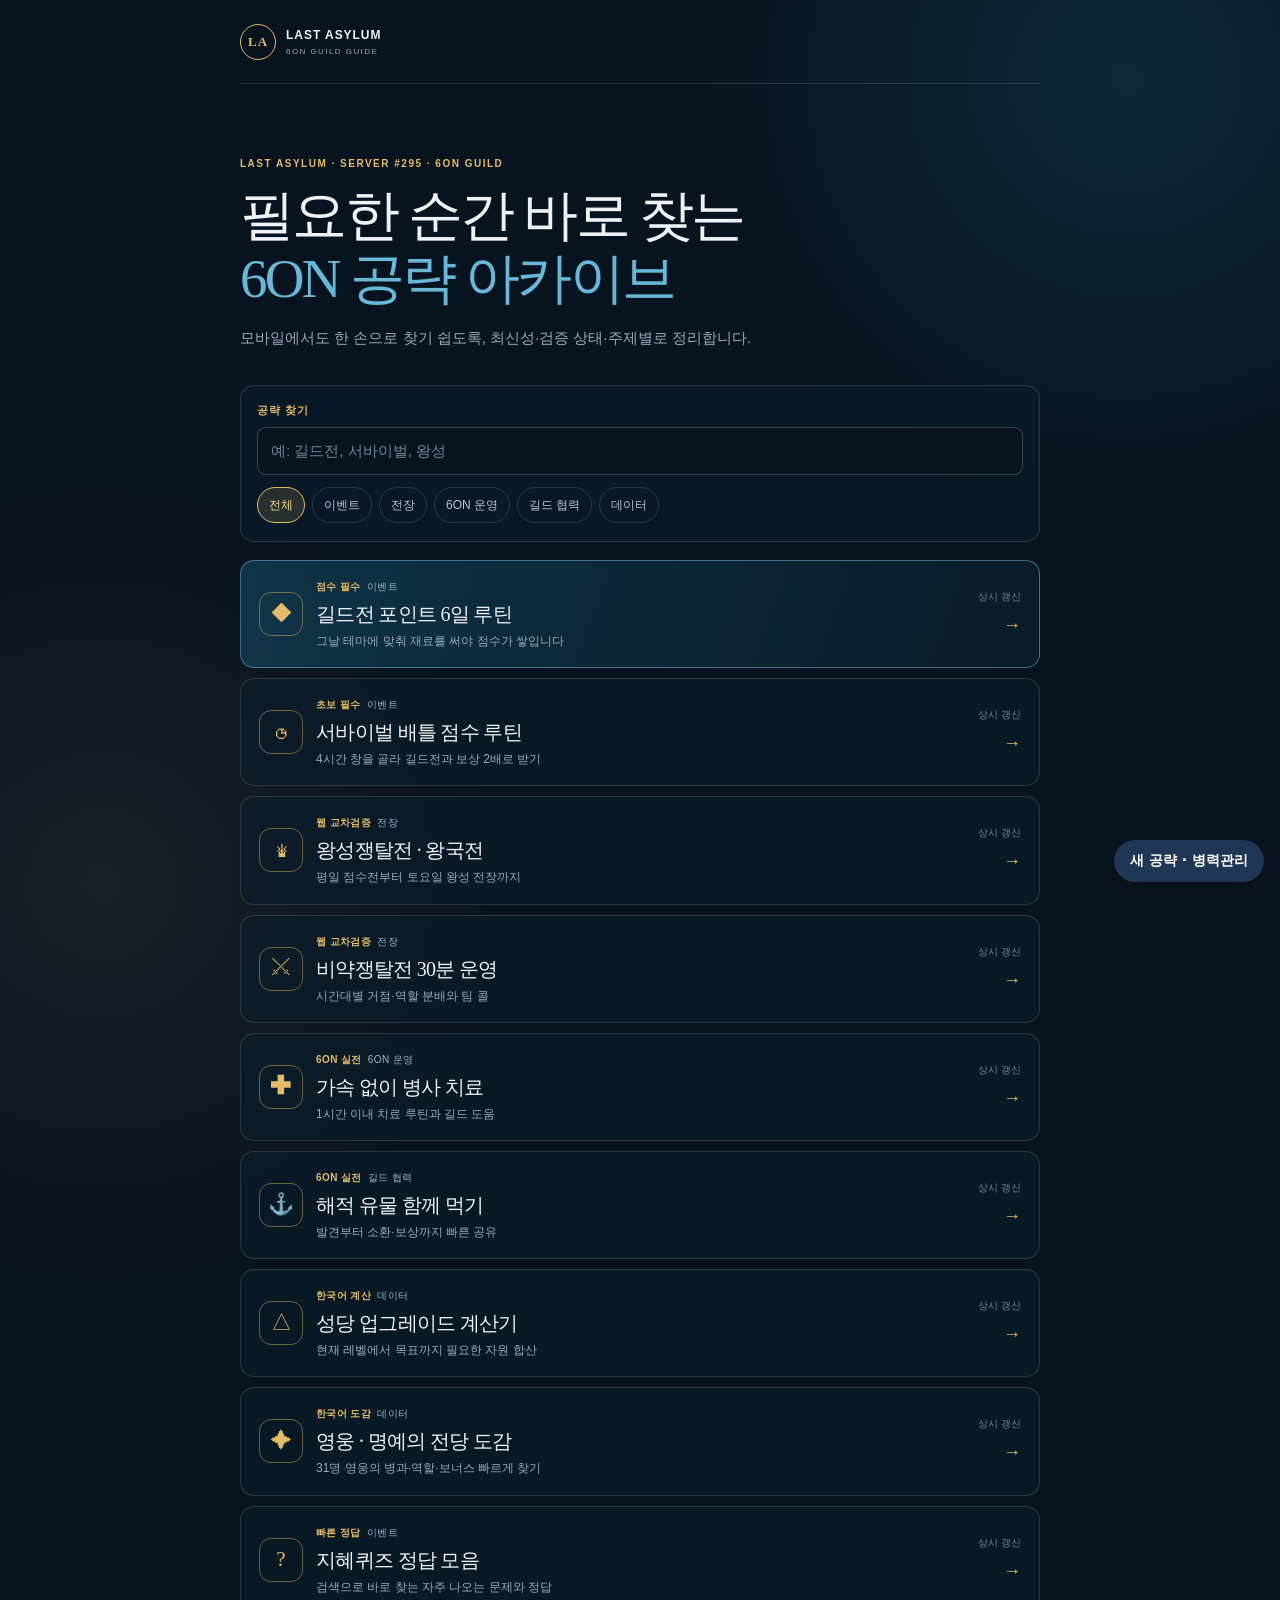
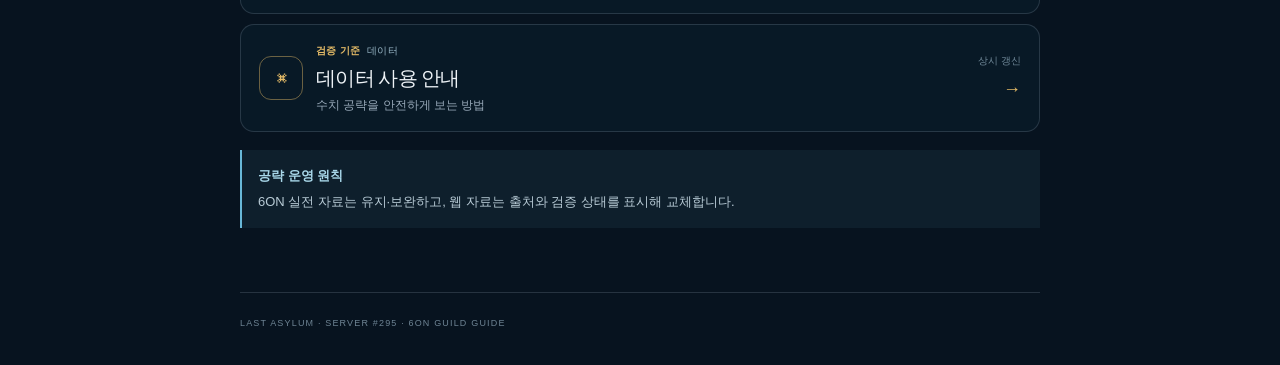
==== commit f9e03870: "Link troop management guide from archive" ====
--- a/guide/index.html
+++ b/guide/index.html
@@ -1,2 +1,2 @@
-<!DOCTYPE html><html lang="ko"><head><meta charSet="utf-8"/><meta name="viewport" content="width=device-width, initial-scale=1"/><link rel="stylesheet" href="./_next/static/css/index.C7BXvURc.css" data-rsc-css-href="./_next/static/css/index.C7BXvURc.css" data-precedence="vite-rsc/importer-resources"/><link rel="modulepreload" fetchPriority="low" href="./_next/static/chunks/index-DaQ8x7Jt.js"/><script src="./_next/static/chunks/rolldown-runtime-C60lm6uB.js" type="module" async=""></script><script src="./_next/static/chunks/framework-BgSIrAUN.js" type="module" async=""></script><link rel="modulepreload" href="./_next/static/chunks/layout-segment-context-CCsDnIMr.js" crossorigin=""/><link rel="modulepreload" href="./_next/static/chunks/page-DU8AYIHS.js" crossorigin=""/><title>라스트 어사일럼 길드 공략</title><meta name="description" content="병사 치료, 해적 유물, 비약쟁탈전을 위한 60N 길드 공략 모음"/><meta property="og:title" content="라스트 어사일럼 길드 공략"/><meta property="og:description" content="병사 치료, 해적 유물, 비약쟁탈전을 위한 60N 길드 공략 모음"/><meta property="og:image" content="http://localhost:3000/og.png"/><meta name="twitter:card" content="summary_large_image"/><meta name="twitter:title" content="라스트 어사일럼 길드 공략"/><meta name="twitter:description" content="병사 치료, 해적 유물, 비약쟁탈전을 위한 60N 길드 공략 모음"/><meta name="twitter:image" content="http://localhost:3000/og.png"/><script>Object.assign(((self[Symbol.for("vinext.navigationRuntime")]??={bootstrap:{routeManifest:null},functions:{}}).bootstrap.rsc??={rsc:[]}),{params:{},nav:{"pathname":"/","searchParams":[]}})</script><link rel="modulepreload" href="./_next/static/chunks/index-DaQ8x7Jt.js" />
-</head><body><main><header class="site-header"><button class="brand" aria-label="공략 홈으로 돌아가기"><span class="brand-mark" aria-hidden="true">LA</span><span><b>LAST ASYLUM</b><small>6ON GUILD GUIDE</small></span></button></header><section class="home-hero"><span class="eyebrow">LAST ASYLUM · SERVER #295 · 6ON GUILD</span><h1>필요한 순간 바로 찾는<br/><em>6ON 공략 아카이브</em></h1><p>모바일에서도 한 손으로 찾기 쉽도록, 최신성·검증 상태·주제별로 정리합니다.</p><div class="quick-nav"><label for="guide-search">공략 찾기</label><input id="guide-search" placeholder="예: 길드전, 서바이벌, 왕성" value=""/><div class="filter-row"><button class="active">전체</button><button class="">이벤트</button><button class="">전장</button><button class="">6ON 운영</button><button class="">길드 협력</button><button class="">데이터</button></div></div><div class="guide-list-home"><button class="guide-row featured"><span class="guide-row-icon" aria-hidden="true">◆</span><span class="guide-row-main"><span class="guide-meta"><b>점수 필수</b><i>이벤트</i></span><strong>길드전 포인트 6일 루틴</strong><small>그날 테마에 맞춰 재료를 써야 점수가 쌓입니다</small></span><span class="guide-row-side"><small>상시 갱신</small><b>→</b></span></button><button class="guide-row "><span class="guide-row-icon" aria-hidden="true">◷</span><span class="guide-row-main"><span class="guide-meta"><b>초보 필수</b><i>이벤트</i></span><strong>서바이벌 배틀 점수 루틴</strong><small>4시간 창을 골라 길드전과 보상 2배로 받기</small></span><span class="guide-row-side"><small>상시 갱신</small><b>→</b></span></button><button class="guide-row "><span class="guide-row-icon" aria-hidden="true">♛</span><span class="guide-row-main"><span class="guide-meta"><b>웹 교차검증</b><i>전장</i></span><strong>왕성쟁탈전 · 왕국전</strong><small>평일 점수전부터 토요일 왕성 전장까지</small></span><span class="guide-row-side"><small>상시 갱신</small><b>→</b></span></button><button class="guide-row "><span class="guide-row-icon" aria-hidden="true">⚔</span><span class="guide-row-main"><span class="guide-meta"><b>웹 교차검증</b><i>전장</i></span><strong>비약쟁탈전 30분 운영</strong><small>시간대별 거점·역할 분배와 팀 콜</small></span><span class="guide-row-side"><small>상시 갱신</small><b>→</b></span></button><button class="guide-row "><span class="guide-row-icon" aria-hidden="true">✚</span><span class="guide-row-main"><span class="guide-meta"><b>6ON 실전</b><i>6ON 운영</i></span><strong>가속 없이 병사 치료</strong><small>1시간 이내 치료 루틴과 길드 도움</small></span><span class="guide-row-side"><small>상시 갱신</small><b>→</b></span></button><button class="guide-row "><span class="guide-row-icon" aria-hidden="true">⚓</span><span class="guide-row-main"><span class="guide-meta"><b>6ON 실전</b><i>길드 협력</i></span><strong>해적 유물 함께 먹기</strong><small>발견부터 소환·보상까지 빠른 공유</small></span><span class="guide-row-side"><small>상시 갱신</small><b>→</b></span></button><button class="guide-row "><span class="guide-row-icon" aria-hidden="true">△</span><span class="guide-row-main"><span class="guide-meta"><b>한국어 계산</b><i>데이터</i></span><strong>성당 업그레이드 계산기</strong><small>현재 레벨에서 목표까지 필요한 자원 합산</small></span><span class="guide-row-side"><small>상시 갱신</small><b>→</b></span></button><button class="guide-row "><span class="guide-row-icon" aria-hidden="true">✦</span><span class="guide-row-main"><span class="guide-meta"><b>한국어 도감</b><i>데이터</i></span><strong>영웅 · 명예의 전당 도감</strong><small>31명 영웅의 병과·역할·보너스 빠르게 찾기</small></span><span class="guide-row-side"><small>상시 갱신</small><b>→</b></span></button><button class="guide-row "><span class="guide-row-icon" aria-hidden="true">?</span><span class="guide-row-main"><span class="guide-meta"><b>빠른 정답</b><i>이벤트</i></span><strong>지혜퀴즈 정답 모음</strong><small>검색으로 바로 찾는 자주 나오는 문제와 정답</small></span><span class="guide-row-side"><small>상시 갱신</small><b>→</b></span></button><button class="guide-row "><span class="guide-row-icon" aria-hidden="true">⌘</span><span class="guide-row-main"><span class="guide-meta"><b>검증 기준</b><i>데이터</i></span><strong>데이터 사용 안내</strong><small>수치 공략을 안전하게 보는 방법</small></span><span class="guide-row-side"><small>상시 갱신</small><b>→</b></span></button></div><div class="archive-note"><b>공략 운영 원칙</b><span>6ON 실전 자료는 유지·보완하고, 웹 자료는 출처와 검증 상태를 표시해 교체합니다.</span></div></section><footer class="site-footer">LAST ASYLUM · SERVER #295 · 6ON GUILD GUIDE</footer></main><script type="module" src="./_next/static/chunks/index-DaQ8x7Jt.js" id="_R_" async=""></script><script>((self[Symbol.for("vinext.navigationRuntime")]??={bootstrap:{routeManifest:null},functions:{}}).bootstrap.rsc??={rsc:[]}).rsc.push("2:I[\"8033614ae8fa\",[],\"Children\",1]\n")</script><script>((self[Symbol.for("vinext.navigationRuntime")]??={bootstrap:{routeManifest:null},functions:{}}).bootstrap.rsc??={rsc:[]}).rsc.push("3:I[\"c2d308dd323c\",[],\"GlobalErrorBoundary\",1]\n")</script><script>((self[Symbol.for("vinext.navigationRuntime")]??={bootstrap:{routeManifest:null},functions:{}}).bootstrap.rsc??={rsc:[]}).rsc.push("4:I[\"ecfeea4c79da\",[],\"default\",1]\n")</script><script>((self[Symbol.for("vinext.navigationRuntime")]??={bootstrap:{routeManifest:null},functions:{}}).bootstrap.rsc??={rsc:[]}).rsc.push("5:I[\"c2d308dd323c\",[],\"ErrorBoundary\",1]\n")</script><script>((self[Symbol.for("vinext.navigationRuntime")]??={bootstrap:{routeManifest:null},functions:{}}).bootstrap.rsc??={rsc:[]}).rsc.push("6:I[\"0b1ae3af7320\",[],\"LayoutSegmentProvider\",1]\n")</script><script>((self[Symbol.for("vinext.navigationRuntime")]??={bootstrap:{routeManifest:null},functions:{}}).bootstrap.rsc??={rsc:[]}).rsc.push("7:I[\"8033614ae8fa\",[],\"Slot\",1]\n")</script><script>((self[Symbol.for("vinext.navigationRuntime")]??={bootstrap:{routeManifest:null},functions:{}}).bootstrap.rsc??={rsc:[]}).rsc.push("8:I[\"60d934a7d4d3\",[],\"AppRouterScrollTarget\",1]\n")</script><script>((self[Symbol.for("vinext.navigationRuntime")]??={bootstrap:{routeManifest:null},functions:{}}).bootstrap.rsc??={rsc:[]}).rsc.push("9:I[\"c2d308dd323c\",[],\"RedirectBoundary\",1]\n")</script><script>((self[Symbol.for("vinext.navigationRuntime")]??={bootstrap:{routeManifest:null},functions:{}}).bootstrap.rsc??={rsc:[]}).rsc.push(":HL[\"./_next/static/css/index.C7BXvURc.css\",\"style\"     ]\n")</script><script>((self[Symbol.for("vinext.navigationRuntime")]??={bootstrap:{routeManifest:null},functions:{}}).bootstrap.rsc??={rsc:[]}).rsc.push("0:{\"__route\":\"route:/\",\"__interceptionContext\":null,\"__layoutIds\":[\"layout:/\"],\"__rootLayout\":\"/\",\"__sourcePage\":\"/page\",\"page:/\":\"$L1\",\"layout:/\":[[[[\"$\",\"link\",\"css:./_next/static/css/index.C7BXvURc.css\",{\"rel\":\"stylesheet\",\"precedence\":\"vite-rsc/importer-resources\",\"href\":\"./_next/static/css/index.C7BXvURc.css\",\"data-rsc-css-href\":\"./_next/static/css/index.C7BXvURc.css\"}],\"$undefined\"],[\"$\",\"html\",null,{\"lang\":\"ko\",\"children\":[\"$\",\"body\",null,{\"children\":[\"$\",\"$L2\",null,{}]}]}]],null],\"route:/\":[[[\"$\",\"meta\",null,{\"charSet\":\"utf-8\"}],[[\"$\",\"title\",\"0\",{\"children\":\"라스트 어사일럼 길드 공략\"}],[\"$\",\"meta\",\"1\",{\"name\":\"description\",\"content\":\"병사 치료, 해적 유물, 비약쟁탈전을 위한 60N 길드 공략 모음\"}],[\"$\",\"meta\",\"2\",{\"property\":\"og:title\",\"content\":\"라스트 어사일럼 길드 공략\"}],[\"$\",\"meta\",\"3\",{\"property\":\"og:description\",\"content\":\"병사 치료, 해적 유물, 비약쟁탈전을 위한 60N 길드 공략 모음\"}],[\"$\",\"meta\",\"4\",{\"property\":\"og:image\",\"content\":\"http://localhost:3000/og.png\"}],[\"$\",\"meta\",\"5\",{\"name\":\"twitter:card\",\"content\":\"summary_large_image\"}],[\"$\",\"meta\",\"6\",{\"name\":\"twitter:title\",\"content\":\"라스트 어사일럼 길드 공략\"}],[\"$\",\"meta\",\"7\",{\"name\":\"twitter:description\",\"content\":\"병사 치료, 해적 유물, 비약쟁탈전을 위한 60N 길드 공략 모음\"}],[\"$\",\"meta\",\"8\",{\"name\":\"twitter:image\",\"content\":\"http://localhost:3000/og.png\"}]],[[\"$\",\"meta\",\"0\",{\"name\":\"viewport\",\"content\":\"width=device-width, initial-scale=1\"}]]],[\"$\",\"$L3\",null,{\"fallback\":\"$4\",\"children\":[\"$\",\"$L5\",null,{\"fallback\":\"$4\",\"children\":[\"$\",\"$L6\",null,{\"providerId\":\"layout:/\",\"segmentMap\":{\"children\":[]},\"children\":[\"$\",\"$L7\",null,{\"id\":\"layout:/\",\"parallelSlots\":\"$undefined\",\"children\":[\"$\",\"$L8\",null,{\"children\":[\"$\",\"$L9\",null,{\"children\":[[\"$\",\"$L6\",null,{\"providerId\":\"page:/\",\"segmentMap\":{\"children\":[\"__PAGE__\"]},\"children\":[\"$\",\"$L7\",null,{\"id\":\"page:/\"}]}],null]}]}]}]}]}]}],null,null],\"__layoutFlags\":{\"layout:/\":\"s\"},\"__artifactCompatibility\":{\"schemaVersion\":1,\"graphVersion\":\"app-route-graph:1177fd80f83fa7b0\",\"deploymentVersion\":\"35077a8e-c8c2-49ba-99b0-118afb7e77d7\",\"appElementsSchemaVersion\":1,\"rscPayloadSchemaVersion\":1,\"rootBoundaryId\":\"/\",\"renderEpoch\":null},\"__renderObservation\":{\"schemaVersion\":1,\"output\":{\"kind\":\"app-rsc\",\"mountedSlotsFingerprint\":null,\"renderEpoch\":null,\"rootBoundaryId\":\"/\",\"routeId\":\"route:/\"},\"completeness\":\"partial\",\"boundaryOutcome\":{\"kind\":\"unknown\"},\"requestApis\":[{\"kind\":\"connection\",\"status\":\"unknown\"},{\"kind\":\"cookies\",\"status\":\"unknown\"},{\"kind\":\"draftMode\",\"status\":\"unknown\"},{\"kind\":\"headers\",\"status\":\"unknown\"},{\"kind\":\"params\",\"status\":\"unknown\"},{\"kind\":\"searchParams\",\"status\":\"unknown\"}],\"dynamicFetches\":[],\"cacheTags\":[\"/\",\"_N_T_/\",\"_N_T_/index\",\"_N_T_/layout\",\"_N_T_/page\"],\"pathTags\":[\"/\"],\"cacheability\":\"unknown\",\"downgrade\":{\"target\":\"freshRender\",\"reasons\":[{\"code\":\"CP_DOWNGRADE_CACHEABILITY_UNKNOWN\",\"target\":\"freshRender\"},{\"code\":\"CP_DOWNGRADE_INCOMPLETE_OBSERVATION\",\"completeness\":\"partial\",\"target\":\"freshRender\"},{\"code\":\"CP_DOWNGRADE_UNKNOWN_REQUEST_API\",\"requestApi\":\"connection\",\"target\":\"freshRender\"},{\"code\":\"CP_DOWNGRADE_UNKNOWN_REQUEST_API\",\"requestApi\":\"cookies\",\"target\":\"freshRender\"},{\"code\":\"CP_DOWNGRADE_UNKNOWN_REQUEST_API\",\"requestApi\":\"draftMode\",\"target\":\"freshRender\"},{\"code\":\"CP_DOWNGRADE_UNKNOWN_REQUEST_API\",\"requestApi\":\"headers\",\"target\":\"freshRender\"},{\"code\":\"CP_DOWNGRADE_UNKNOWN_REQUEST_API\",\"requestApi\":\"params\",\"target\":\"freshRender\"},{\"code\":\"CP_DOWNGRADE_UNKNOWN_REQUEST_API\",\"requestApi\":\"searchParams\",\"target\":\"freshRender\"}],\"fallback\":{\"kind\":\"breakerFallback\",\"code\":\"CP_PRIVATE_DYNAMIC_DOWNGRADE\",\"mode\":\"renderFresh\",\"scope\":\"affectedOutput\",\"fields\":{\"reasonCodes\":[\"CP_DOWNGRADE_CACHEABILITY_UNKNOWN\",\"CP_DOWNGRADE_INCOMPLETE_OBSERVATION\",\"CP_DOWNGRADE_UNKNOWN_REQUEST_API\",\"CP_DOWNGRADE_UNKNOWN_REQUEST_API\",\"CP_DOWNGRADE_UNKNOWN_REQUEST_API\",\"CP_DOWNGRADE_UNKNOWN_REQUEST_API\",\"CP_DOWNGRADE_UNKNOWN_REQUEST_API\",\"CP_DOWNGRADE_UNKNOWN_REQUEST_API\"],\"target\":\"freshRender\"}},\"isPublicCacheCandidate\":false}}}\n")</script><script>((self[Symbol.for("vinext.navigationRuntime")]??={bootstrap:{routeManifest:null},functions:{}}).bootstrap.rsc??={rsc:[]}).rsc.push("a:I[\"6efdf509a785\",[],\"default\",1]\n")</script><script>((self[Symbol.for("vinext.navigationRuntime")]??={bootstrap:{routeManifest:null},functions:{}}).bootstrap.rsc??={rsc:[]}).rsc.push("1:[\"$\",\"$La\",null,{\"params\":\"$@b\",\"searchParams\":\"$@c\"}]\n")</script><script>((self[Symbol.for("vinext.navigationRuntime")]??={bootstrap:{routeManifest:null},functions:{}}).bootstrap.rsc??={rsc:[]}).rsc.push("b:{}\n")</script><script>((self[Symbol.for("vinext.navigationRuntime")]??={bootstrap:{routeManifest:null},functions:{}}).bootstrap.rsc??={rsc:[]}).rsc.push("c:{}\n")</script><script>Object.assign(((self[Symbol.for("vinext.navigationRuntime")]??={bootstrap:{routeManifest:null},functions:{}}).bootstrap.rsc??={rsc:[]}),{"initialCacheKind":"dynamic"});((self[Symbol.for("vinext.navigationRuntime")]??={bootstrap:{routeManifest:null},functions:{}}).bootstrap.rsc??={rsc:[]}).done=true</script><script>(function(){function c(){var b=a.contentDocument||(a.contentWindow&&a.contentWindow.document);if(b){var d=b.createElement('script');d.innerHTML="window.__CF$cv$params={r:'a3419388db1188f8',t:'MTc4ODIzNzQxMA=='};var a=document.createElement('script');a.src='/cdn-cgi/challenge-platform/scripts/jsd/main.js';document.getElementsByTagName('head')[0].appendChild(a);";b.getElementsByTagName('head')[0].appendChild(d)}}if(document.body){var a=document.createElement('iframe');a.height=1;a.width=1;a.style.position='absolute';a.style.top=0;a.style.left=0;a.style.border='none';a.style.visibility='hidden';document.body.appendChild(a);if('loading'!==document.readyState)c();else if(window.addEventListener)document.addEventListener('DOMContentLoaded',c);else{var e=document.onreadystatechange||function(){};document.onreadystatechange=function(b){e(b);'loading'!==document.readyState&&(document.onreadystatechange=e,c())}}}})();</script></body></html>+<!DOCTYPE html><html lang="ko"><head><meta charSet="utf-8"/><meta name="viewport" content="width=device-width, initial-scale=1"/><link rel="stylesheet" href="./_next/static/css/index.C7BXvURc.css" data-rsc-css-href="./_next/static/css/index.C7BXvURc.css" data-precedence="vite-rsc/importer-resources"/><link rel="modulepreload" fetchPriority="low" href="./_next/static/chunks/index-troopsfix-v2.js"/><script src="./_next/static/chunks/rolldown-runtime-C60lm6uB.js" type="module" async=""></script><script src="./_next/static/chunks/framework-BgSIrAUN.js" type="module" async=""></script><link rel="modulepreload" href="./_next/static/chunks/layout-segment-context-CCsDnIMr.js" crossorigin=""/><link rel="modulepreload" href="./_next/static/chunks/page-troopsfix-v2.js" crossorigin=""/><title>라스트 어사일럼 길드 공략</title><meta name="description" content="병사 치료, 해적 유물, 비약쟁탈전을 위한 60N 길드 공략 모음"/><meta property="og:title" content="라스트 어사일럼 길드 공략"/><meta property="og:description" content="병사 치료, 해적 유물, 비약쟁탈전을 위한 60N 길드 공략 모음"/><meta property="og:image" content="http://localhost:3000/og.png"/><meta name="twitter:card" content="summary_large_image"/><meta name="twitter:title" content="라스트 어사일럼 길드 공략"/><meta name="twitter:description" content="병사 치료, 해적 유물, 비약쟁탈전을 위한 60N 길드 공략 모음"/><meta name="twitter:image" content="http://localhost:3000/og.png"/><script>Object.assign(((self[Symbol.for("vinext.navigationRuntime")]??={bootstrap:{routeManifest:null},functions:{}}).bootstrap.rsc??={rsc:[]}),{params:{},nav:{"pathname":"/","searchParams":[]}})</script><link rel="modulepreload" href="./_next/static/chunks/index-troopsfix-v2.js" />
+</head><body><main><header class="site-header"><button class="brand" aria-label="공략 홈으로 돌아가기"><span class="brand-mark" aria-hidden="true">LA</span><span><b>LAST ASYLUM</b><small>6ON GUILD GUIDE</small></span></button></header><section class="home-hero"><span class="eyebrow">LAST ASYLUM · SERVER #295 · 6ON GUILD</span><h1>필요한 순간 바로 찾는<br/><em>6ON 공략 아카이브</em></h1><p>모바일에서도 한 손으로 찾기 쉽도록, 최신성·검증 상태·주제별로 정리합니다.</p><div class="quick-nav"><label for="guide-search">공략 찾기</label><input id="guide-search" placeholder="예: 길드전, 서바이벌, 왕성" value=""/><div class="filter-row"><button class="active">전체</button><button class="">이벤트</button><button class="">전장</button><button class="">6ON 운영</button><button class="">길드 협력</button><button class="">데이터</button></div></div><div class="guide-list-home"><button class="guide-row featured"><span class="guide-row-icon" aria-hidden="true">◆</span><span class="guide-row-main"><span class="guide-meta"><b>점수 필수</b><i>이벤트</i></span><strong>길드전 포인트 6일 루틴</strong><small>그날 테마에 맞춰 재료를 써야 점수가 쌓입니다</small></span><span class="guide-row-side"><small>상시 갱신</small><b>→</b></span></button><button class="guide-row "><span class="guide-row-icon" aria-hidden="true">◷</span><span class="guide-row-main"><span class="guide-meta"><b>초보 필수</b><i>이벤트</i></span><strong>서바이벌 배틀 점수 루틴</strong><small>4시간 창을 골라 길드전과 보상 2배로 받기</small></span><span class="guide-row-side"><small>상시 갱신</small><b>→</b></span></button><button class="guide-row "><span class="guide-row-icon" aria-hidden="true">♛</span><span class="guide-row-main"><span class="guide-meta"><b>웹 교차검증</b><i>전장</i></span><strong>왕성쟁탈전 · 왕국전</strong><small>평일 점수전부터 토요일 왕성 전장까지</small></span><span class="guide-row-side"><small>상시 갱신</small><b>→</b></span></button><button class="guide-row "><span class="guide-row-icon" aria-hidden="true">⚔</span><span class="guide-row-main"><span class="guide-meta"><b>웹 교차검증</b><i>전장</i></span><strong>비약쟁탈전 30분 운영</strong><small>시간대별 거점·역할 분배와 팀 콜</small></span><span class="guide-row-side"><small>상시 갱신</small><b>→</b></span></button><button class="guide-row "><span class="guide-row-icon" aria-hidden="true">✚</span><span class="guide-row-main"><span class="guide-meta"><b>6ON 실전</b><i>6ON 운영</i></span><strong>가속 없이 병사 치료</strong><small>1시간 이내 치료 루틴과 길드 도움</small></span><span class="guide-row-side"><small>상시 갱신</small><b>→</b></span></button><button class="guide-row "><span class="guide-row-icon" aria-hidden="true">⚓</span><span class="guide-row-main"><span class="guide-meta"><b>6ON 실전</b><i>길드 협력</i></span><strong>해적 유물 함께 먹기</strong><small>발견부터 소환·보상까지 빠른 공유</small></span><span class="guide-row-side"><small>상시 갱신</small><b>→</b></span></button><button class="guide-row "><span class="guide-row-icon" aria-hidden="true">△</span><span class="guide-row-main"><span class="guide-meta"><b>한국어 계산</b><i>데이터</i></span><strong>성당 업그레이드 계산기</strong><small>현재 레벨에서 목표까지 필요한 자원 합산</small></span><span class="guide-row-side"><small>상시 갱신</small><b>→</b></span></button><button class="guide-row "><span class="guide-row-icon" aria-hidden="true">✦</span><span class="guide-row-main"><span class="guide-meta"><b>한국어 도감</b><i>데이터</i></span><strong>영웅 · 명예의 전당 도감</strong><small>31명 영웅의 병과·역할·보너스 빠르게 찾기</small></span><span class="guide-row-side"><small>상시 갱신</small><b>→</b></span></button><button class="guide-row "><span class="guide-row-icon" aria-hidden="true">?</span><span class="guide-row-main"><span class="guide-meta"><b>빠른 정답</b><i>이벤트</i></span><strong>지혜퀴즈 정답 모음</strong><small>검색으로 바로 찾는 자주 나오는 문제와 정답</small></span><span class="guide-row-side"><small>상시 갱신</small><b>→</b></span></button><button class="guide-row "><span class="guide-row-icon" aria-hidden="true">⌘</span><span class="guide-row-main"><span class="guide-meta"><b>검증 기준</b><i>데이터</i></span><strong>데이터 사용 안내</strong><small>수치 공략을 안전하게 보는 방법</small></span><span class="guide-row-side"><small>상시 갱신</small><b>→</b></span></button></div><div class="archive-note"><b>공략 운영 원칙</b><span>6ON 실전 자료는 유지·보완하고, 웹 자료는 출처와 검증 상태를 표시해 교체합니다.</span></div></section><footer class="site-footer">LAST ASYLUM · SERVER #295 · 6ON GUILD GUIDE</footer></main><a href="./troops.html" style="position:fixed;right:16px;bottom:18px;z-index:20;border-radius:999px;background:#1f3655;color:#fff;padding:12px 16px;font:700 14px system-ui,-apple-system,Malgun Gothic,sans-serif;text-decoration:none;box-shadow:0 4px 14px rgba(0,0,0,.2)">새 공략 · 병력관리</a><script type="module" src="./_next/static/chunks/index-troopsfix-v2.js" id="_R_" async=""></script><script>((self[Symbol.for("vinext.navigationRuntime")]??={bootstrap:{routeManifest:null},functions:{}}).bootstrap.rsc??={rsc:[]}).rsc.push("2:I[\"8033614ae8fa\",[],\"Children\",1]\n")</script><script>((self[Symbol.for("vinext.navigationRuntime")]??={bootstrap:{routeManifest:null},functions:{}}).bootstrap.rsc??={rsc:[]}).rsc.push("3:I[\"c2d308dd323c\",[],\"GlobalErrorBoundary\",1]\n")</script><script>((self[Symbol.for("vinext.navigationRuntime")]??={bootstrap:{routeManifest:null},functions:{}}).bootstrap.rsc??={rsc:[]}).rsc.push("4:I[\"ecfeea4c79da\",[],\"default\",1]\n")</script><script>((self[Symbol.for("vinext.navigationRuntime")]??={bootstrap:{routeManifest:null},functions:{}}).bootstrap.rsc??={rsc:[]}).rsc.push("5:I[\"c2d308dd323c\",[],\"ErrorBoundary\",1]\n")</script><script>((self[Symbol.for("vinext.navigationRuntime")]??={bootstrap:{routeManifest:null},functions:{}}).bootstrap.rsc??={rsc:[]}).rsc.push("6:I[\"0b1ae3af7320\",[],\"LayoutSegmentProvider\",1]\n")</script><script>((self[Symbol.for("vinext.navigationRuntime")]??={bootstrap:{routeManifest:null},functions:{}}).bootstrap.rsc??={rsc:[]}).rsc.push("7:I[\"8033614ae8fa\",[],\"Slot\",1]\n")</script><script>((self[Symbol.for("vinext.navigationRuntime")]??={bootstrap:{routeManifest:null},functions:{}}).bootstrap.rsc??={rsc:[]}).rsc.push("8:I[\"60d934a7d4d3\",[],\"AppRouterScrollTarget\",1]\n")</script><script>((self[Symbol.for("vinext.navigationRuntime")]??={bootstrap:{routeManifest:null},functions:{}}).bootstrap.rsc??={rsc:[]}).rsc.push("9:I[\"c2d308dd323c\",[],\"RedirectBoundary\",1]\n")</script><script>((self[Symbol.for("vinext.navigationRuntime")]??={bootstrap:{routeManifest:null},functions:{}}).bootstrap.rsc??={rsc:[]}).rsc.push(":HL[\"./_next/static/css/index.C7BXvURc.css\",\"style\"     ]\n")</script><script>((self[Symbol.for("vinext.navigationRuntime")]??={bootstrap:{routeManifest:null},functions:{}}).bootstrap.rsc??={rsc:[]}).rsc.push("0:{\"__route\":\"route:/\",\"__interceptionContext\":null,\"__layoutIds\":[\"layout:/\"],\"__rootLayout\":\"/\",\"__sourcePage\":\"/page\",\"page:/\":\"$L1\",\"layout:/\":[[[[\"$\",\"link\",\"css:./_next/static/css/index.C7BXvURc.css\",{\"rel\":\"stylesheet\",\"precedence\":\"vite-rsc/importer-resources\",\"href\":\"./_next/static/css/index.C7BXvURc.css\",\"data-rsc-css-href\":\"./_next/static/css/index.C7BXvURc.css\"}],\"$undefined\"],[\"$\",\"html\",null,{\"lang\":\"ko\",\"children\":[\"$\",\"body\",null,{\"children\":[\"$\",\"$L2\",null,{}]}]}]],null],\"route:/\":[[[\"$\",\"meta\",null,{\"charSet\":\"utf-8\"}],[[\"$\",\"title\",\"0\",{\"children\":\"라스트 어사일럼 길드 공략\"}],[\"$\",\"meta\",\"1\",{\"name\":\"description\",\"content\":\"병사 치료, 해적 유물, 비약쟁탈전을 위한 60N 길드 공략 모음\"}],[\"$\",\"meta\",\"2\",{\"property\":\"og:title\",\"content\":\"라스트 어사일럼 길드 공략\"}],[\"$\",\"meta\",\"3\",{\"property\":\"og:description\",\"content\":\"병사 치료, 해적 유물, 비약쟁탈전을 위한 60N 길드 공략 모음\"}],[\"$\",\"meta\",\"4\",{\"property\":\"og:image\",\"content\":\"http://localhost:3000/og.png\"}],[\"$\",\"meta\",\"5\",{\"name\":\"twitter:card\",\"content\":\"summary_large_image\"}],[\"$\",\"meta\",\"6\",{\"name\":\"twitter:title\",\"content\":\"라스트 어사일럼 길드 공략\"}],[\"$\",\"meta\",\"7\",{\"name\":\"twitter:description\",\"content\":\"병사 치료, 해적 유물, 비약쟁탈전을 위한 60N 길드 공략 모음\"}],[\"$\",\"meta\",\"8\",{\"name\":\"twitter:image\",\"content\":\"http://localhost:3000/og.png\"}]],[[\"$\",\"meta\",\"0\",{\"name\":\"viewport\",\"content\":\"width=device-width, initial-scale=1\"}]]],[\"$\",\"$L3\",null,{\"fallback\":\"$4\",\"children\":[\"$\",\"$L5\",null,{\"fallback\":\"$4\",\"children\":[\"$\",\"$L6\",null,{\"providerId\":\"layout:/\",\"segmentMap\":{\"children\":[]},\"children\":[\"$\",\"$L7\",null,{\"id\":\"layout:/\",\"parallelSlots\":\"$undefined\",\"children\":[\"$\",\"$L8\",null,{\"children\":[\"$\",\"$L9\",null,{\"children\":[[\"$\",\"$L6\",null,{\"providerId\":\"page:/\",\"segmentMap\":{\"children\":[\"__PAGE__\"]},\"children\":[\"$\",\"$L7\",null,{\"id\":\"page:/\"}]}],null]}]}]}]}]}]}],null,null],\"__layoutFlags\":{\"layout:/\":\"s\"},\"__artifactCompatibility\":{\"schemaVersion\":1,\"graphVersion\":\"app-route-graph:1177fd80f83fa7b0\",\"deploymentVersion\":\"35077a8e-c8c2-49ba-99b0-118afb7e77d7\",\"appElementsSchemaVersion\":1,\"rscPayloadSchemaVersion\":1,\"rootBoundaryId\":\"/\",\"renderEpoch\":null},\"__renderObservation\":{\"schemaVersion\":1,\"output\":{\"kind\":\"app-rsc\",\"mountedSlotsFingerprint\":null,\"renderEpoch\":null,\"rootBoundaryId\":\"/\",\"routeId\":\"route:/\"},\"completeness\":\"partial\",\"boundaryOutcome\":{\"kind\":\"unknown\"},\"requestApis\":[{\"kind\":\"connection\",\"status\":\"unknown\"},{\"kind\":\"cookies\",\"status\":\"unknown\"},{\"kind\":\"draftMode\",\"status\":\"unknown\"},{\"kind\":\"headers\",\"status\":\"unknown\"},{\"kind\":\"params\",\"status\":\"unknown\"},{\"kind\":\"searchParams\",\"status\":\"unknown\"}],\"dynamicFetches\":[],\"cacheTags\":[\"/\",\"_N_T_/\",\"_N_T_/index\",\"_N_T_/layout\",\"_N_T_/page\"],\"pathTags\":[\"/\"],\"cacheability\":\"unknown\",\"downgrade\":{\"target\":\"freshRender\",\"reasons\":[{\"code\":\"CP_DOWNGRADE_CACHEABILITY_UNKNOWN\",\"target\":\"freshRender\"},{\"code\":\"CP_DOWNGRADE_INCOMPLETE_OBSERVATION\",\"completeness\":\"partial\",\"target\":\"freshRender\"},{\"code\":\"CP_DOWNGRADE_UNKNOWN_REQUEST_API\",\"requestApi\":\"connection\",\"target\":\"freshRender\"},{\"code\":\"CP_DOWNGRADE_UNKNOWN_REQUEST_API\",\"requestApi\":\"cookies\",\"target\":\"freshRender\"},{\"code\":\"CP_DOWNGRADE_UNKNOWN_REQUEST_API\",\"requestApi\":\"draftMode\",\"target\":\"freshRender\"},{\"code\":\"CP_DOWNGRADE_UNKNOWN_REQUEST_API\",\"requestApi\":\"headers\",\"target\":\"freshRender\"},{\"code\":\"CP_DOWNGRADE_UNKNOWN_REQUEST_API\",\"requestApi\":\"params\",\"target\":\"freshRender\"},{\"code\":\"CP_DOWNGRADE_UNKNOWN_REQUEST_API\",\"requestApi\":\"searchParams\",\"target\":\"freshRender\"}],\"fallback\":{\"kind\":\"breakerFallback\",\"code\":\"CP_PRIVATE_DYNAMIC_DOWNGRADE\",\"mode\":\"renderFresh\",\"scope\":\"affectedOutput\",\"fields\":{\"reasonCodes\":[\"CP_DOWNGRADE_CACHEABILITY_UNKNOWN\",\"CP_DOWNGRADE_INCOMPLETE_OBSERVATION\",\"CP_DOWNGRADE_UNKNOWN_REQUEST_API\",\"CP_DOWNGRADE_UNKNOWN_REQUEST_API\",\"CP_DOWNGRADE_UNKNOWN_REQUEST_API\",\"CP_DOWNGRADE_UNKNOWN_REQUEST_API\",\"CP_DOWNGRADE_UNKNOWN_REQUEST_API\",\"CP_DOWNGRADE_UNKNOWN_REQUEST_API\"],\"target\":\"freshRender\"}},\"isPublicCacheCandidate\":false}}}\n")</script><script>((self[Symbol.for("vinext.navigationRuntime")]??={bootstrap:{routeManifest:null},functions:{}}).bootstrap.rsc??={rsc:[]}).rsc.push("a:I[\"6efdf509a785\",[],\"default\",1]\n")</script><script>((self[Symbol.for("vinext.navigationRuntime")]??={bootstrap:{routeManifest:null},functions:{}}).bootstrap.rsc??={rsc:[]}).rsc.push("1:[\"$\",\"$La\",null,{\"params\":\"$@b\",\"searchParams\":\"$@c\"}]\n")</script><script>((self[Symbol.for("vinext.navigationRuntime")]??={bootstrap:{routeManifest:null},functions:{}}).bootstrap.rsc??={rsc:[]}).rsc.push("b:{}\n")</script><script>((self[Symbol.for("vinext.navigationRuntime")]??={bootstrap:{routeManifest:null},functions:{}}).bootstrap.rsc??={rsc:[]}).rsc.push("c:{}\n")</script><script>Object.assign(((self[Symbol.for("vinext.navigationRuntime")]??={bootstrap:{routeManifest:null},functions:{}}).bootstrap.rsc??={rsc:[]}),{"initialCacheKind":"dynamic"});((self[Symbol.for("vinext.navigationRuntime")]??={bootstrap:{routeManifest:null},functions:{}}).bootstrap.rsc??={rsc:[]}).done=true</script><script>(function(){function c(){var b=a.contentDocument||(a.contentWindow&&a.contentWindow.document);if(b){var d=b.createElement('script');d.innerHTML="window.__CF$cv$params={r:'a3419388db1188f8',t:'MTc4ODIzNzQxMA=='};var a=document.createElement('script');a.src='/cdn-cgi/challenge-platform/scripts/jsd/main.js';document.getElementsByTagName('head')[0].appendChild(a);";b.getElementsByTagName('head')[0].appendChild(d)}}if(document.body){var a=document.createElement('iframe');a.height=1;a.width=1;a.style.position='absolute';a.style.top=0;a.style.left=0;a.style.border='none';a.style.visibility='hidden';document.body.appendChild(a);if('loading'!==document.readyState)c();else if(window.addEventListener)document.addEventListener('DOMContentLoaded',c);else{var e=document.onreadystatechange||function(){};document.onreadystatechange=function(b){e(b);'loading'!==document.readyState&&(document.onreadystatechange=e,c())}}}})();</script></body></html>
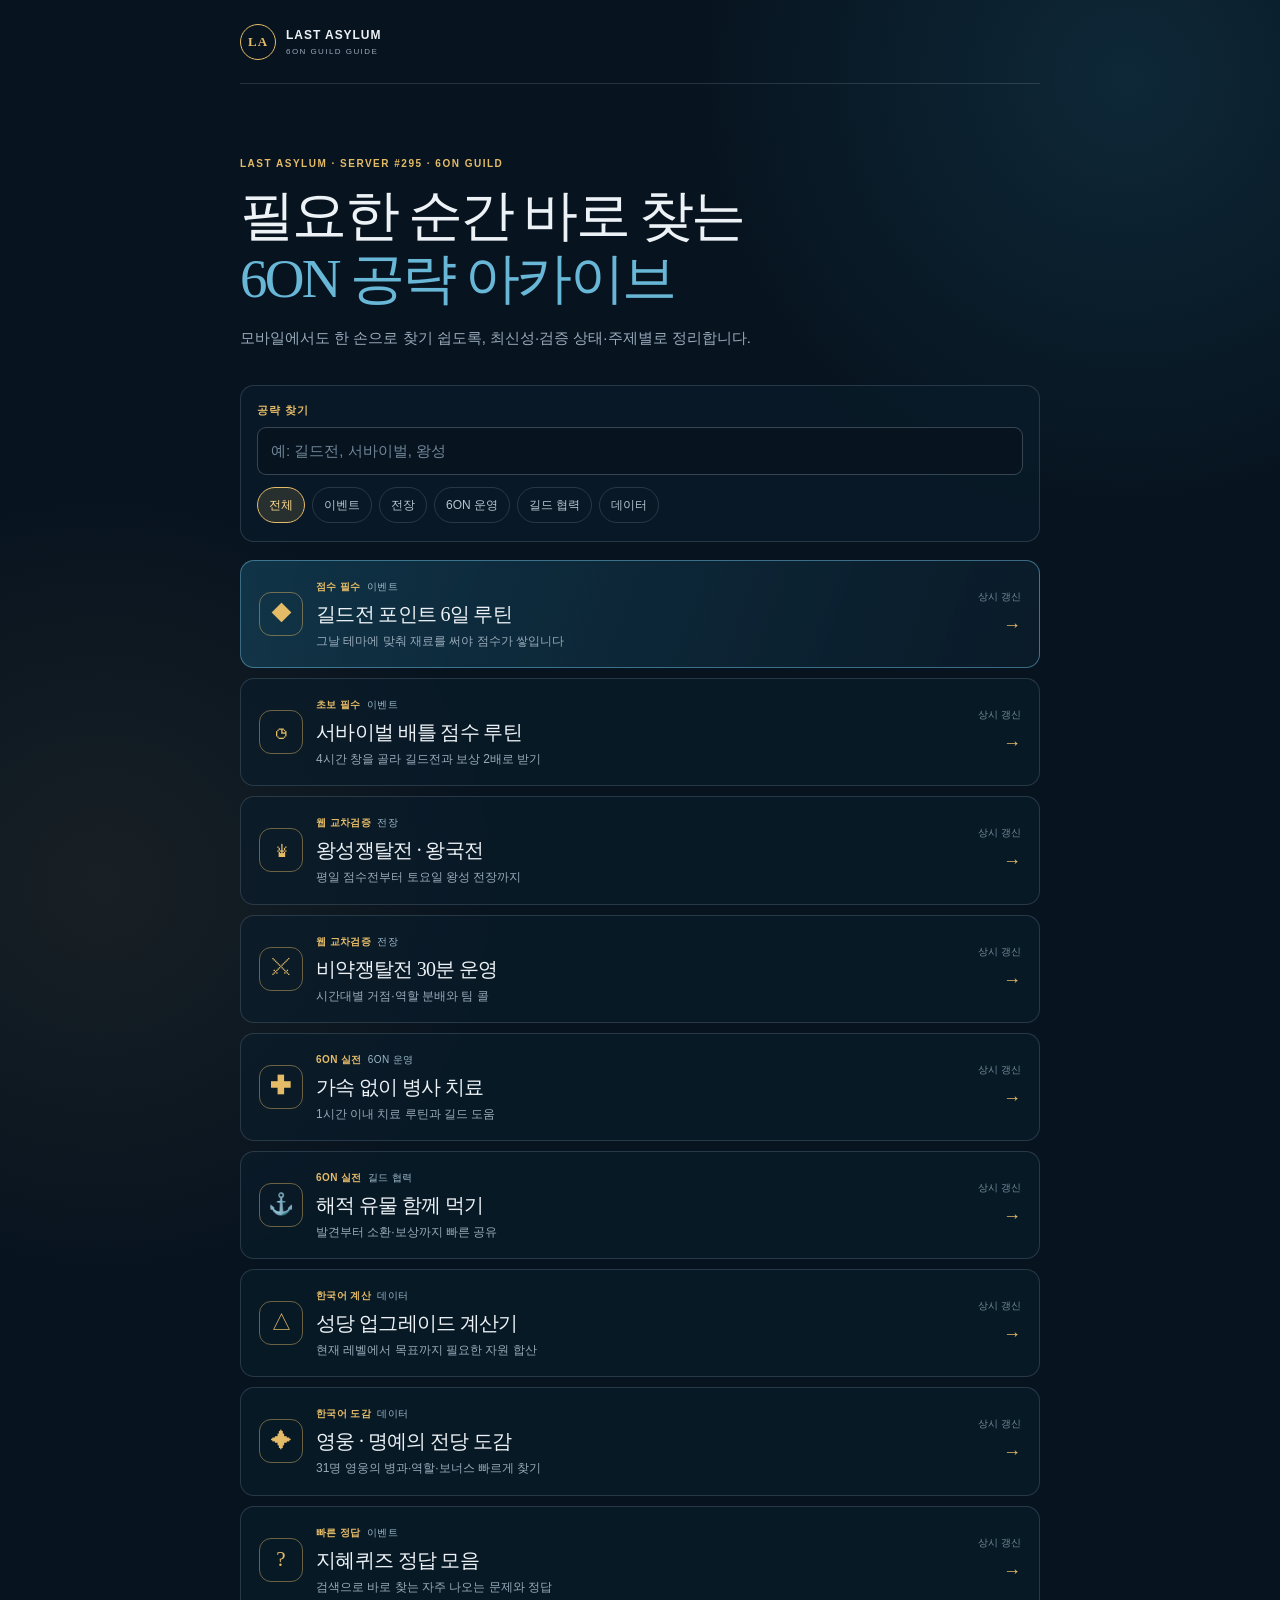
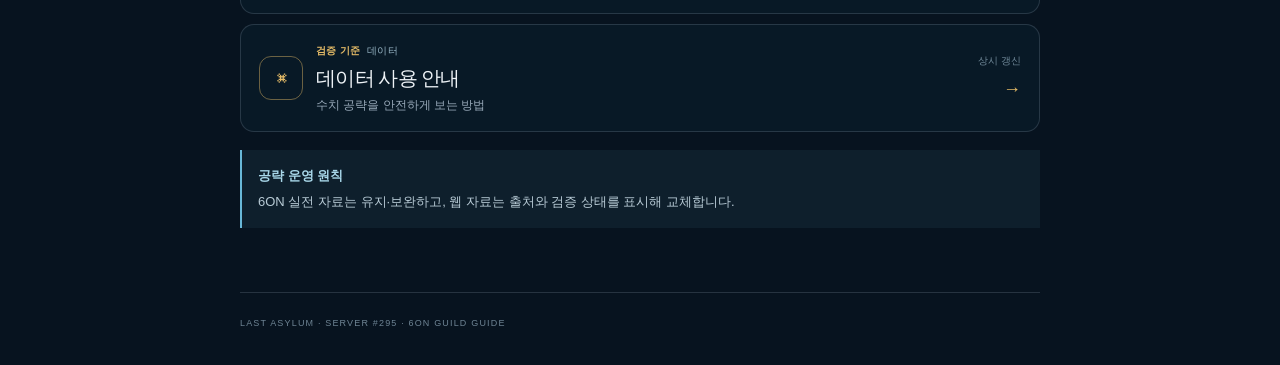
==== commit ed8321d6: "Show troop management in guide archive" ====
--- a/guide/index.html
+++ b/guide/index.html
@@ -1,2 +1,2 @@
-<!DOCTYPE html><html lang="ko"><head><meta charSet="utf-8"/><meta name="viewport" content="width=device-width, initial-scale=1"/><link rel="stylesheet" href="./_next/static/css/index.C7BXvURc.css" data-rsc-css-href="./_next/static/css/index.C7BXvURc.css" data-precedence="vite-rsc/importer-resources"/><link rel="modulepreload" fetchPriority="low" href="./_next/static/chunks/index-troopsfix-v2.js"/><script src="./_next/static/chunks/rolldown-runtime-C60lm6uB.js" type="module" async=""></script><script src="./_next/static/chunks/framework-BgSIrAUN.js" type="module" async=""></script><link rel="modulepreload" href="./_next/static/chunks/layout-segment-context-CCsDnIMr.js" crossorigin=""/><link rel="modulepreload" href="./_next/static/chunks/page-troopsfix-v2.js" crossorigin=""/><title>라스트 어사일럼 길드 공략</title><meta name="description" content="병사 치료, 해적 유물, 비약쟁탈전을 위한 60N 길드 공략 모음"/><meta property="og:title" content="라스트 어사일럼 길드 공략"/><meta property="og:description" content="병사 치료, 해적 유물, 비약쟁탈전을 위한 60N 길드 공략 모음"/><meta property="og:image" content="http://localhost:3000/og.png"/><meta name="twitter:card" content="summary_large_image"/><meta name="twitter:title" content="라스트 어사일럼 길드 공략"/><meta name="twitter:description" content="병사 치료, 해적 유물, 비약쟁탈전을 위한 60N 길드 공략 모음"/><meta name="twitter:image" content="http://localhost:3000/og.png"/><script>Object.assign(((self[Symbol.for("vinext.navigationRuntime")]??={bootstrap:{routeManifest:null},functions:{}}).bootstrap.rsc??={rsc:[]}),{params:{},nav:{"pathname":"/","searchParams":[]}})</script><link rel="modulepreload" href="./_next/static/chunks/index-troopsfix-v2.js" />
-</head><body><main><header class="site-header"><button class="brand" aria-label="공략 홈으로 돌아가기"><span class="brand-mark" aria-hidden="true">LA</span><span><b>LAST ASYLUM</b><small>6ON GUILD GUIDE</small></span></button></header><section class="home-hero"><span class="eyebrow">LAST ASYLUM · SERVER #295 · 6ON GUILD</span><h1>필요한 순간 바로 찾는<br/><em>6ON 공략 아카이브</em></h1><p>모바일에서도 한 손으로 찾기 쉽도록, 최신성·검증 상태·주제별로 정리합니다.</p><div class="quick-nav"><label for="guide-search">공략 찾기</label><input id="guide-search" placeholder="예: 길드전, 서바이벌, 왕성" value=""/><div class="filter-row"><button class="active">전체</button><button class="">이벤트</button><button class="">전장</button><button class="">6ON 운영</button><button class="">길드 협력</button><button class="">데이터</button></div></div><div class="guide-list-home"><button class="guide-row featured"><span class="guide-row-icon" aria-hidden="true">◆</span><span class="guide-row-main"><span class="guide-meta"><b>점수 필수</b><i>이벤트</i></span><strong>길드전 포인트 6일 루틴</strong><small>그날 테마에 맞춰 재료를 써야 점수가 쌓입니다</small></span><span class="guide-row-side"><small>상시 갱신</small><b>→</b></span></button><button class="guide-row "><span class="guide-row-icon" aria-hidden="true">◷</span><span class="guide-row-main"><span class="guide-meta"><b>초보 필수</b><i>이벤트</i></span><strong>서바이벌 배틀 점수 루틴</strong><small>4시간 창을 골라 길드전과 보상 2배로 받기</small></span><span class="guide-row-side"><small>상시 갱신</small><b>→</b></span></button><button class="guide-row "><span class="guide-row-icon" aria-hidden="true">♛</span><span class="guide-row-main"><span class="guide-meta"><b>웹 교차검증</b><i>전장</i></span><strong>왕성쟁탈전 · 왕국전</strong><small>평일 점수전부터 토요일 왕성 전장까지</small></span><span class="guide-row-side"><small>상시 갱신</small><b>→</b></span></button><button class="guide-row "><span class="guide-row-icon" aria-hidden="true">⚔</span><span class="guide-row-main"><span class="guide-meta"><b>웹 교차검증</b><i>전장</i></span><strong>비약쟁탈전 30분 운영</strong><small>시간대별 거점·역할 분배와 팀 콜</small></span><span class="guide-row-side"><small>상시 갱신</small><b>→</b></span></button><button class="guide-row "><span class="guide-row-icon" aria-hidden="true">✚</span><span class="guide-row-main"><span class="guide-meta"><b>6ON 실전</b><i>6ON 운영</i></span><strong>가속 없이 병사 치료</strong><small>1시간 이내 치료 루틴과 길드 도움</small></span><span class="guide-row-side"><small>상시 갱신</small><b>→</b></span></button><button class="guide-row "><span class="guide-row-icon" aria-hidden="true">⚓</span><span class="guide-row-main"><span class="guide-meta"><b>6ON 실전</b><i>길드 협력</i></span><strong>해적 유물 함께 먹기</strong><small>발견부터 소환·보상까지 빠른 공유</small></span><span class="guide-row-side"><small>상시 갱신</small><b>→</b></span></button><button class="guide-row "><span class="guide-row-icon" aria-hidden="true">△</span><span class="guide-row-main"><span class="guide-meta"><b>한국어 계산</b><i>데이터</i></span><strong>성당 업그레이드 계산기</strong><small>현재 레벨에서 목표까지 필요한 자원 합산</small></span><span class="guide-row-side"><small>상시 갱신</small><b>→</b></span></button><button class="guide-row "><span class="guide-row-icon" aria-hidden="true">✦</span><span class="guide-row-main"><span class="guide-meta"><b>한국어 도감</b><i>데이터</i></span><strong>영웅 · 명예의 전당 도감</strong><small>31명 영웅의 병과·역할·보너스 빠르게 찾기</small></span><span class="guide-row-side"><small>상시 갱신</small><b>→</b></span></button><button class="guide-row "><span class="guide-row-icon" aria-hidden="true">?</span><span class="guide-row-main"><span class="guide-meta"><b>빠른 정답</b><i>이벤트</i></span><strong>지혜퀴즈 정답 모음</strong><small>검색으로 바로 찾는 자주 나오는 문제와 정답</small></span><span class="guide-row-side"><small>상시 갱신</small><b>→</b></span></button><button class="guide-row "><span class="guide-row-icon" aria-hidden="true">⌘</span><span class="guide-row-main"><span class="guide-meta"><b>검증 기준</b><i>데이터</i></span><strong>데이터 사용 안내</strong><small>수치 공략을 안전하게 보는 방법</small></span><span class="guide-row-side"><small>상시 갱신</small><b>→</b></span></button></div><div class="archive-note"><b>공략 운영 원칙</b><span>6ON 실전 자료는 유지·보완하고, 웹 자료는 출처와 검증 상태를 표시해 교체합니다.</span></div></section><footer class="site-footer">LAST ASYLUM · SERVER #295 · 6ON GUILD GUIDE</footer></main><a href="./troops.html" style="position:fixed;right:16px;bottom:18px;z-index:20;border-radius:999px;background:#1f3655;color:#fff;padding:12px 16px;font:700 14px system-ui,-apple-system,Malgun Gothic,sans-serif;text-decoration:none;box-shadow:0 4px 14px rgba(0,0,0,.2)">새 공략 · 병력관리</a><script type="module" src="./_next/static/chunks/index-troopsfix-v2.js" id="_R_" async=""></script><script>((self[Symbol.for("vinext.navigationRuntime")]??={bootstrap:{routeManifest:null},functions:{}}).bootstrap.rsc??={rsc:[]}).rsc.push("2:I[\"8033614ae8fa\",[],\"Children\",1]\n")</script><script>((self[Symbol.for("vinext.navigationRuntime")]??={bootstrap:{routeManifest:null},functions:{}}).bootstrap.rsc??={rsc:[]}).rsc.push("3:I[\"c2d308dd323c\",[],\"GlobalErrorBoundary\",1]\n")</script><script>((self[Symbol.for("vinext.navigationRuntime")]??={bootstrap:{routeManifest:null},functions:{}}).bootstrap.rsc??={rsc:[]}).rsc.push("4:I[\"ecfeea4c79da\",[],\"default\",1]\n")</script><script>((self[Symbol.for("vinext.navigationRuntime")]??={bootstrap:{routeManifest:null},functions:{}}).bootstrap.rsc??={rsc:[]}).rsc.push("5:I[\"c2d308dd323c\",[],\"ErrorBoundary\",1]\n")</script><script>((self[Symbol.for("vinext.navigationRuntime")]??={bootstrap:{routeManifest:null},functions:{}}).bootstrap.rsc??={rsc:[]}).rsc.push("6:I[\"0b1ae3af7320\",[],\"LayoutSegmentProvider\",1]\n")</script><script>((self[Symbol.for("vinext.navigationRuntime")]??={bootstrap:{routeManifest:null},functions:{}}).bootstrap.rsc??={rsc:[]}).rsc.push("7:I[\"8033614ae8fa\",[],\"Slot\",1]\n")</script><script>((self[Symbol.for("vinext.navigationRuntime")]??={bootstrap:{routeManifest:null},functions:{}}).bootstrap.rsc??={rsc:[]}).rsc.push("8:I[\"60d934a7d4d3\",[],\"AppRouterScrollTarget\",1]\n")</script><script>((self[Symbol.for("vinext.navigationRuntime")]??={bootstrap:{routeManifest:null},functions:{}}).bootstrap.rsc??={rsc:[]}).rsc.push("9:I[\"c2d308dd323c\",[],\"RedirectBoundary\",1]\n")</script><script>((self[Symbol.for("vinext.navigationRuntime")]??={bootstrap:{routeManifest:null},functions:{}}).bootstrap.rsc??={rsc:[]}).rsc.push(":HL[\"./_next/static/css/index.C7BXvURc.css\",\"style\"     ]\n")</script><script>((self[Symbol.for("vinext.navigationRuntime")]??={bootstrap:{routeManifest:null},functions:{}}).bootstrap.rsc??={rsc:[]}).rsc.push("0:{\"__route\":\"route:/\",\"__interceptionContext\":null,\"__layoutIds\":[\"layout:/\"],\"__rootLayout\":\"/\",\"__sourcePage\":\"/page\",\"page:/\":\"$L1\",\"layout:/\":[[[[\"$\",\"link\",\"css:./_next/static/css/index.C7BXvURc.css\",{\"rel\":\"stylesheet\",\"precedence\":\"vite-rsc/importer-resources\",\"href\":\"./_next/static/css/index.C7BXvURc.css\",\"data-rsc-css-href\":\"./_next/static/css/index.C7BXvURc.css\"}],\"$undefined\"],[\"$\",\"html\",null,{\"lang\":\"ko\",\"children\":[\"$\",\"body\",null,{\"children\":[\"$\",\"$L2\",null,{}]}]}]],null],\"route:/\":[[[\"$\",\"meta\",null,{\"charSet\":\"utf-8\"}],[[\"$\",\"title\",\"0\",{\"children\":\"라스트 어사일럼 길드 공략\"}],[\"$\",\"meta\",\"1\",{\"name\":\"description\",\"content\":\"병사 치료, 해적 유물, 비약쟁탈전을 위한 60N 길드 공략 모음\"}],[\"$\",\"meta\",\"2\",{\"property\":\"og:title\",\"content\":\"라스트 어사일럼 길드 공략\"}],[\"$\",\"meta\",\"3\",{\"property\":\"og:description\",\"content\":\"병사 치료, 해적 유물, 비약쟁탈전을 위한 60N 길드 공략 모음\"}],[\"$\",\"meta\",\"4\",{\"property\":\"og:image\",\"content\":\"http://localhost:3000/og.png\"}],[\"$\",\"meta\",\"5\",{\"name\":\"twitter:card\",\"content\":\"summary_large_image\"}],[\"$\",\"meta\",\"6\",{\"name\":\"twitter:title\",\"content\":\"라스트 어사일럼 길드 공략\"}],[\"$\",\"meta\",\"7\",{\"name\":\"twitter:description\",\"content\":\"병사 치료, 해적 유물, 비약쟁탈전을 위한 60N 길드 공략 모음\"}],[\"$\",\"meta\",\"8\",{\"name\":\"twitter:image\",\"content\":\"http://localhost:3000/og.png\"}]],[[\"$\",\"meta\",\"0\",{\"name\":\"viewport\",\"content\":\"width=device-width, initial-scale=1\"}]]],[\"$\",\"$L3\",null,{\"fallback\":\"$4\",\"children\":[\"$\",\"$L5\",null,{\"fallback\":\"$4\",\"children\":[\"$\",\"$L6\",null,{\"providerId\":\"layout:/\",\"segmentMap\":{\"children\":[]},\"children\":[\"$\",\"$L7\",null,{\"id\":\"layout:/\",\"parallelSlots\":\"$undefined\",\"children\":[\"$\",\"$L8\",null,{\"children\":[\"$\",\"$L9\",null,{\"children\":[[\"$\",\"$L6\",null,{\"providerId\":\"page:/\",\"segmentMap\":{\"children\":[\"__PAGE__\"]},\"children\":[\"$\",\"$L7\",null,{\"id\":\"page:/\"}]}],null]}]}]}]}]}]}],null,null],\"__layoutFlags\":{\"layout:/\":\"s\"},\"__artifactCompatibility\":{\"schemaVersion\":1,\"graphVersion\":\"app-route-graph:1177fd80f83fa7b0\",\"deploymentVersion\":\"35077a8e-c8c2-49ba-99b0-118afb7e77d7\",\"appElementsSchemaVersion\":1,\"rscPayloadSchemaVersion\":1,\"rootBoundaryId\":\"/\",\"renderEpoch\":null},\"__renderObservation\":{\"schemaVersion\":1,\"output\":{\"kind\":\"app-rsc\",\"mountedSlotsFingerprint\":null,\"renderEpoch\":null,\"rootBoundaryId\":\"/\",\"routeId\":\"route:/\"},\"completeness\":\"partial\",\"boundaryOutcome\":{\"kind\":\"unknown\"},\"requestApis\":[{\"kind\":\"connection\",\"status\":\"unknown\"},{\"kind\":\"cookies\",\"status\":\"unknown\"},{\"kind\":\"draftMode\",\"status\":\"unknown\"},{\"kind\":\"headers\",\"status\":\"unknown\"},{\"kind\":\"params\",\"status\":\"unknown\"},{\"kind\":\"searchParams\",\"status\":\"unknown\"}],\"dynamicFetches\":[],\"cacheTags\":[\"/\",\"_N_T_/\",\"_N_T_/index\",\"_N_T_/layout\",\"_N_T_/page\"],\"pathTags\":[\"/\"],\"cacheability\":\"unknown\",\"downgrade\":{\"target\":\"freshRender\",\"reasons\":[{\"code\":\"CP_DOWNGRADE_CACHEABILITY_UNKNOWN\",\"target\":\"freshRender\"},{\"code\":\"CP_DOWNGRADE_INCOMPLETE_OBSERVATION\",\"completeness\":\"partial\",\"target\":\"freshRender\"},{\"code\":\"CP_DOWNGRADE_UNKNOWN_REQUEST_API\",\"requestApi\":\"connection\",\"target\":\"freshRender\"},{\"code\":\"CP_DOWNGRADE_UNKNOWN_REQUEST_API\",\"requestApi\":\"cookies\",\"target\":\"freshRender\"},{\"code\":\"CP_DOWNGRADE_UNKNOWN_REQUEST_API\",\"requestApi\":\"draftMode\",\"target\":\"freshRender\"},{\"code\":\"CP_DOWNGRADE_UNKNOWN_REQUEST_API\",\"requestApi\":\"headers\",\"target\":\"freshRender\"},{\"code\":\"CP_DOWNGRADE_UNKNOWN_REQUEST_API\",\"requestApi\":\"params\",\"target\":\"freshRender\"},{\"code\":\"CP_DOWNGRADE_UNKNOWN_REQUEST_API\",\"requestApi\":\"searchParams\",\"target\":\"freshRender\"}],\"fallback\":{\"kind\":\"breakerFallback\",\"code\":\"CP_PRIVATE_DYNAMIC_DOWNGRADE\",\"mode\":\"renderFresh\",\"scope\":\"affectedOutput\",\"fields\":{\"reasonCodes\":[\"CP_DOWNGRADE_CACHEABILITY_UNKNOWN\",\"CP_DOWNGRADE_INCOMPLETE_OBSERVATION\",\"CP_DOWNGRADE_UNKNOWN_REQUEST_API\",\"CP_DOWNGRADE_UNKNOWN_REQUEST_API\",\"CP_DOWNGRADE_UNKNOWN_REQUEST_API\",\"CP_DOWNGRADE_UNKNOWN_REQUEST_API\",\"CP_DOWNGRADE_UNKNOWN_REQUEST_API\",\"CP_DOWNGRADE_UNKNOWN_REQUEST_API\"],\"target\":\"freshRender\"}},\"isPublicCacheCandidate\":false}}}\n")</script><script>((self[Symbol.for("vinext.navigationRuntime")]??={bootstrap:{routeManifest:null},functions:{}}).bootstrap.rsc??={rsc:[]}).rsc.push("a:I[\"6efdf509a785\",[],\"default\",1]\n")</script><script>((self[Symbol.for("vinext.navigationRuntime")]??={bootstrap:{routeManifest:null},functions:{}}).bootstrap.rsc??={rsc:[]}).rsc.push("1:[\"$\",\"$La\",null,{\"params\":\"$@b\",\"searchParams\":\"$@c\"}]\n")</script><script>((self[Symbol.for("vinext.navigationRuntime")]??={bootstrap:{routeManifest:null},functions:{}}).bootstrap.rsc??={rsc:[]}).rsc.push("b:{}\n")</script><script>((self[Symbol.for("vinext.navigationRuntime")]??={bootstrap:{routeManifest:null},functions:{}}).bootstrap.rsc??={rsc:[]}).rsc.push("c:{}\n")</script><script>Object.assign(((self[Symbol.for("vinext.navigationRuntime")]??={bootstrap:{routeManifest:null},functions:{}}).bootstrap.rsc??={rsc:[]}),{"initialCacheKind":"dynamic"});((self[Symbol.for("vinext.navigationRuntime")]??={bootstrap:{routeManifest:null},functions:{}}).bootstrap.rsc??={rsc:[]}).done=true</script><script>(function(){function c(){var b=a.contentDocument||(a.contentWindow&&a.contentWindow.document);if(b){var d=b.createElement('script');d.innerHTML="window.__CF$cv$params={r:'a3419388db1188f8',t:'MTc4ODIzNzQxMA=='};var a=document.createElement('script');a.src='/cdn-cgi/challenge-platform/scripts/jsd/main.js';document.getElementsByTagName('head')[0].appendChild(a);";b.getElementsByTagName('head')[0].appendChild(d)}}if(document.body){var a=document.createElement('iframe');a.height=1;a.width=1;a.style.position='absolute';a.style.top=0;a.style.left=0;a.style.border='none';a.style.visibility='hidden';document.body.appendChild(a);if('loading'!==document.readyState)c();else if(window.addEventListener)document.addEventListener('DOMContentLoaded',c);else{var e=document.onreadystatechange||function(){};document.onreadystatechange=function(b){e(b);'loading'!==document.readyState&&(document.onreadystatechange=e,c())}}}})();</script></body></html>+<!DOCTYPE html><html lang="ko"><head><meta charSet="utf-8"/><meta name="viewport" content="width=device-width, initial-scale=1"/><link rel="stylesheet" href="./_next/static/css/index.C7BXvURc.css" data-rsc-css-href="./_next/static/css/index.C7BXvURc.css" data-precedence="vite-rsc/importer-resources"/><link rel="modulepreload" fetchPriority="low" href="./_next/static/chunks/index-troopsfix-v3.js"/><script src="./_next/static/chunks/rolldown-runtime-C60lm6uB.js" type="module" async=""></script><script src="./_next/static/chunks/framework-BgSIrAUN.js" type="module" async=""></script><link rel="modulepreload" href="./_next/static/chunks/layout-segment-context-CCsDnIMr.js" crossorigin=""/><link rel="modulepreload" href="./_next/static/chunks/page-troopsfix-v3.js" crossorigin=""/><title>라스트 어사일럼 길드 공략</title><meta name="description" content="병사 치료, 해적 유물, 비약쟁탈전을 위한 60N 길드 공략 모음"/><meta property="og:title" content="라스트 어사일럼 길드 공략"/><meta property="og:description" content="병사 치료, 해적 유물, 비약쟁탈전을 위한 60N 길드 공략 모음"/><meta property="og:image" content="http://localhost:3000/og.png"/><meta name="twitter:card" content="summary_large_image"/><meta name="twitter:title" content="라스트 어사일럼 길드 공략"/><meta name="twitter:description" content="병사 치료, 해적 유물, 비약쟁탈전을 위한 60N 길드 공략 모음"/><meta name="twitter:image" content="http://localhost:3000/og.png"/><script>Object.assign(((self[Symbol.for("vinext.navigationRuntime")]??={bootstrap:{routeManifest:null},functions:{}}).bootstrap.rsc??={rsc:[]}),{params:{},nav:{"pathname":"/","searchParams":[]}})</script><link rel="modulepreload" href="./_next/static/chunks/index-troopsfix-v3.js" />
+</head><body><main><header class="site-header"><button class="brand" aria-label="공략 홈으로 돌아가기"><span class="brand-mark" aria-hidden="true">LA</span><span><b>LAST ASYLUM</b><small>6ON GUILD GUIDE</small></span></button></header><section class="home-hero"><span class="eyebrow">LAST ASYLUM · SERVER #295 · 6ON GUILD</span><h1>필요한 순간 바로 찾는<br/><em>6ON 공략 아카이브</em></h1><p>모바일에서도 한 손으로 찾기 쉽도록, 최신성·검증 상태·주제별로 정리합니다.</p><div class="quick-nav"><label for="guide-search">공략 찾기</label><input id="guide-search" placeholder="예: 길드전, 서바이벌, 왕성" value=""/><div class="filter-row"><button class="active">전체</button><button class="">이벤트</button><button class="">전장</button><button class="">6ON 운영</button><button class="">길드 협력</button><button class="">데이터</button></div></div><div class="guide-list-home"><button class="guide-row featured"><span class="guide-row-icon" aria-hidden="true">◆</span><span class="guide-row-main"><span class="guide-meta"><b>점수 필수</b><i>이벤트</i></span><strong>길드전 포인트 6일 루틴</strong><small>그날 테마에 맞춰 재료를 써야 점수가 쌓입니다</small></span><span class="guide-row-side"><small>상시 갱신</small><b>→</b></span></button><button class="guide-row "><span class="guide-row-icon" aria-hidden="true">◷</span><span class="guide-row-main"><span class="guide-meta"><b>초보 필수</b><i>이벤트</i></span><strong>서바이벌 배틀 점수 루틴</strong><small>4시간 창을 골라 길드전과 보상 2배로 받기</small></span><span class="guide-row-side"><small>상시 갱신</small><b>→</b></span></button><button class="guide-row "><span class="guide-row-icon" aria-hidden="true">♛</span><span class="guide-row-main"><span class="guide-meta"><b>웹 교차검증</b><i>전장</i></span><strong>왕성쟁탈전 · 왕국전</strong><small>평일 점수전부터 토요일 왕성 전장까지</small></span><span class="guide-row-side"><small>상시 갱신</small><b>→</b></span></button><button class="guide-row "><span class="guide-row-icon" aria-hidden="true">⚔</span><span class="guide-row-main"><span class="guide-meta"><b>웹 교차검증</b><i>전장</i></span><strong>비약쟁탈전 30분 운영</strong><small>시간대별 거점·역할 분배와 팀 콜</small></span><span class="guide-row-side"><small>상시 갱신</small><b>→</b></span></button><button class="guide-row "><span class="guide-row-icon" aria-hidden="true">✚</span><span class="guide-row-main"><span class="guide-meta"><b>6ON 실전</b><i>6ON 운영</i></span><strong>가속 없이 병사 치료</strong><small>1시간 이내 치료 루틴과 길드 도움</small></span><span class="guide-row-side"><small>상시 갱신</small><b>→</b></span></button><button class="guide-row "><span class="guide-row-icon" aria-hidden="true">⚓</span><span class="guide-row-main"><span class="guide-meta"><b>6ON 실전</b><i>길드 협력</i></span><strong>해적 유물 함께 먹기</strong><small>발견부터 소환·보상까지 빠른 공유</small></span><span class="guide-row-side"><small>상시 갱신</small><b>→</b></span></button><button class="guide-row "><span class="guide-row-icon" aria-hidden="true">△</span><span class="guide-row-main"><span class="guide-meta"><b>한국어 계산</b><i>데이터</i></span><strong>성당 업그레이드 계산기</strong><small>현재 레벨에서 목표까지 필요한 자원 합산</small></span><span class="guide-row-side"><small>상시 갱신</small><b>→</b></span></button><button class="guide-row "><span class="guide-row-icon" aria-hidden="true">✦</span><span class="guide-row-main"><span class="guide-meta"><b>한국어 도감</b><i>데이터</i></span><strong>영웅 · 명예의 전당 도감</strong><small>31명 영웅의 병과·역할·보너스 빠르게 찾기</small></span><span class="guide-row-side"><small>상시 갱신</small><b>→</b></span></button><button class="guide-row "><span class="guide-row-icon" aria-hidden="true">?</span><span class="guide-row-main"><span class="guide-meta"><b>빠른 정답</b><i>이벤트</i></span><strong>지혜퀴즈 정답 모음</strong><small>검색으로 바로 찾는 자주 나오는 문제와 정답</small></span><span class="guide-row-side"><small>상시 갱신</small><b>→</b></span></button><button class="guide-row "><span class="guide-row-icon" aria-hidden="true">⌘</span><span class="guide-row-main"><span class="guide-meta"><b>검증 기준</b><i>데이터</i></span><strong>데이터 사용 안내</strong><small>수치 공략을 안전하게 보는 방법</small></span><span class="guide-row-side"><small>상시 갱신</small><b>→</b></span></button></div><div class="archive-note"><b>공략 운영 원칙</b><span>6ON 실전 자료는 유지·보완하고, 웹 자료는 출처와 검증 상태를 표시해 교체합니다.</span></div></section><footer class="site-footer">LAST ASYLUM · SERVER #295 · 6ON GUILD GUIDE</footer></main><script type="module" src="./_next/static/chunks/index-troopsfix-v3.js" id="_R_" async=""></script><script>((self[Symbol.for("vinext.navigationRuntime")]??={bootstrap:{routeManifest:null},functions:{}}).bootstrap.rsc??={rsc:[]}).rsc.push("2:I[\"8033614ae8fa\",[],\"Children\",1]\n")</script><script>((self[Symbol.for("vinext.navigationRuntime")]??={bootstrap:{routeManifest:null},functions:{}}).bootstrap.rsc??={rsc:[]}).rsc.push("3:I[\"c2d308dd323c\",[],\"GlobalErrorBoundary\",1]\n")</script><script>((self[Symbol.for("vinext.navigationRuntime")]??={bootstrap:{routeManifest:null},functions:{}}).bootstrap.rsc??={rsc:[]}).rsc.push("4:I[\"ecfeea4c79da\",[],\"default\",1]\n")</script><script>((self[Symbol.for("vinext.navigationRuntime")]??={bootstrap:{routeManifest:null},functions:{}}).bootstrap.rsc??={rsc:[]}).rsc.push("5:I[\"c2d308dd323c\",[],\"ErrorBoundary\",1]\n")</script><script>((self[Symbol.for("vinext.navigationRuntime")]??={bootstrap:{routeManifest:null},functions:{}}).bootstrap.rsc??={rsc:[]}).rsc.push("6:I[\"0b1ae3af7320\",[],\"LayoutSegmentProvider\",1]\n")</script><script>((self[Symbol.for("vinext.navigationRuntime")]??={bootstrap:{routeManifest:null},functions:{}}).bootstrap.rsc??={rsc:[]}).rsc.push("7:I[\"8033614ae8fa\",[],\"Slot\",1]\n")</script><script>((self[Symbol.for("vinext.navigationRuntime")]??={bootstrap:{routeManifest:null},functions:{}}).bootstrap.rsc??={rsc:[]}).rsc.push("8:I[\"60d934a7d4d3\",[],\"AppRouterScrollTarget\",1]\n")</script><script>((self[Symbol.for("vinext.navigationRuntime")]??={bootstrap:{routeManifest:null},functions:{}}).bootstrap.rsc??={rsc:[]}).rsc.push("9:I[\"c2d308dd323c\",[],\"RedirectBoundary\",1]\n")</script><script>((self[Symbol.for("vinext.navigationRuntime")]??={bootstrap:{routeManifest:null},functions:{}}).bootstrap.rsc??={rsc:[]}).rsc.push(":HL[\"./_next/static/css/index.C7BXvURc.css\",\"style\"     ]\n")</script><script>((self[Symbol.for("vinext.navigationRuntime")]??={bootstrap:{routeManifest:null},functions:{}}).bootstrap.rsc??={rsc:[]}).rsc.push("0:{\"__route\":\"route:/\",\"__interceptionContext\":null,\"__layoutIds\":[\"layout:/\"],\"__rootLayout\":\"/\",\"__sourcePage\":\"/page\",\"page:/\":\"$L1\",\"layout:/\":[[[[\"$\",\"link\",\"css:./_next/static/css/index.C7BXvURc.css\",{\"rel\":\"stylesheet\",\"precedence\":\"vite-rsc/importer-resources\",\"href\":\"./_next/static/css/index.C7BXvURc.css\",\"data-rsc-css-href\":\"./_next/static/css/index.C7BXvURc.css\"}],\"$undefined\"],[\"$\",\"html\",null,{\"lang\":\"ko\",\"children\":[\"$\",\"body\",null,{\"children\":[\"$\",\"$L2\",null,{}]}]}]],null],\"route:/\":[[[\"$\",\"meta\",null,{\"charSet\":\"utf-8\"}],[[\"$\",\"title\",\"0\",{\"children\":\"라스트 어사일럼 길드 공략\"}],[\"$\",\"meta\",\"1\",{\"name\":\"description\",\"content\":\"병사 치료, 해적 유물, 비약쟁탈전을 위한 60N 길드 공략 모음\"}],[\"$\",\"meta\",\"2\",{\"property\":\"og:title\",\"content\":\"라스트 어사일럼 길드 공략\"}],[\"$\",\"meta\",\"3\",{\"property\":\"og:description\",\"content\":\"병사 치료, 해적 유물, 비약쟁탈전을 위한 60N 길드 공략 모음\"}],[\"$\",\"meta\",\"4\",{\"property\":\"og:image\",\"content\":\"http://localhost:3000/og.png\"}],[\"$\",\"meta\",\"5\",{\"name\":\"twitter:card\",\"content\":\"summary_large_image\"}],[\"$\",\"meta\",\"6\",{\"name\":\"twitter:title\",\"content\":\"라스트 어사일럼 길드 공략\"}],[\"$\",\"meta\",\"7\",{\"name\":\"twitter:description\",\"content\":\"병사 치료, 해적 유물, 비약쟁탈전을 위한 60N 길드 공략 모음\"}],[\"$\",\"meta\",\"8\",{\"name\":\"twitter:image\",\"content\":\"http://localhost:3000/og.png\"}]],[[\"$\",\"meta\",\"0\",{\"name\":\"viewport\",\"content\":\"width=device-width, initial-scale=1\"}]]],[\"$\",\"$L3\",null,{\"fallback\":\"$4\",\"children\":[\"$\",\"$L5\",null,{\"fallback\":\"$4\",\"children\":[\"$\",\"$L6\",null,{\"providerId\":\"layout:/\",\"segmentMap\":{\"children\":[]},\"children\":[\"$\",\"$L7\",null,{\"id\":\"layout:/\",\"parallelSlots\":\"$undefined\",\"children\":[\"$\",\"$L8\",null,{\"children\":[\"$\",\"$L9\",null,{\"children\":[[\"$\",\"$L6\",null,{\"providerId\":\"page:/\",\"segmentMap\":{\"children\":[\"__PAGE__\"]},\"children\":[\"$\",\"$L7\",null,{\"id\":\"page:/\"}]}],null]}]}]}]}]}]}],null,null],\"__layoutFlags\":{\"layout:/\":\"s\"},\"__artifactCompatibility\":{\"schemaVersion\":1,\"graphVersion\":\"app-route-graph:1177fd80f83fa7b0\",\"deploymentVersion\":\"35077a8e-c8c2-49ba-99b0-118afb7e77d7\",\"appElementsSchemaVersion\":1,\"rscPayloadSchemaVersion\":1,\"rootBoundaryId\":\"/\",\"renderEpoch\":null},\"__renderObservation\":{\"schemaVersion\":1,\"output\":{\"kind\":\"app-rsc\",\"mountedSlotsFingerprint\":null,\"renderEpoch\":null,\"rootBoundaryId\":\"/\",\"routeId\":\"route:/\"},\"completeness\":\"partial\",\"boundaryOutcome\":{\"kind\":\"unknown\"},\"requestApis\":[{\"kind\":\"connection\",\"status\":\"unknown\"},{\"kind\":\"cookies\",\"status\":\"unknown\"},{\"kind\":\"draftMode\",\"status\":\"unknown\"},{\"kind\":\"headers\",\"status\":\"unknown\"},{\"kind\":\"params\",\"status\":\"unknown\"},{\"kind\":\"searchParams\",\"status\":\"unknown\"}],\"dynamicFetches\":[],\"cacheTags\":[\"/\",\"_N_T_/\",\"_N_T_/index\",\"_N_T_/layout\",\"_N_T_/page\"],\"pathTags\":[\"/\"],\"cacheability\":\"unknown\",\"downgrade\":{\"target\":\"freshRender\",\"reasons\":[{\"code\":\"CP_DOWNGRADE_CACHEABILITY_UNKNOWN\",\"target\":\"freshRender\"},{\"code\":\"CP_DOWNGRADE_INCOMPLETE_OBSERVATION\",\"completeness\":\"partial\",\"target\":\"freshRender\"},{\"code\":\"CP_DOWNGRADE_UNKNOWN_REQUEST_API\",\"requestApi\":\"connection\",\"target\":\"freshRender\"},{\"code\":\"CP_DOWNGRADE_UNKNOWN_REQUEST_API\",\"requestApi\":\"cookies\",\"target\":\"freshRender\"},{\"code\":\"CP_DOWNGRADE_UNKNOWN_REQUEST_API\",\"requestApi\":\"draftMode\",\"target\":\"freshRender\"},{\"code\":\"CP_DOWNGRADE_UNKNOWN_REQUEST_API\",\"requestApi\":\"headers\",\"target\":\"freshRender\"},{\"code\":\"CP_DOWNGRADE_UNKNOWN_REQUEST_API\",\"requestApi\":\"params\",\"target\":\"freshRender\"},{\"code\":\"CP_DOWNGRADE_UNKNOWN_REQUEST_API\",\"requestApi\":\"searchParams\",\"target\":\"freshRender\"}],\"fallback\":{\"kind\":\"breakerFallback\",\"code\":\"CP_PRIVATE_DYNAMIC_DOWNGRADE\",\"mode\":\"renderFresh\",\"scope\":\"affectedOutput\",\"fields\":{\"reasonCodes\":[\"CP_DOWNGRADE_CACHEABILITY_UNKNOWN\",\"CP_DOWNGRADE_INCOMPLETE_OBSERVATION\",\"CP_DOWNGRADE_UNKNOWN_REQUEST_API\",\"CP_DOWNGRADE_UNKNOWN_REQUEST_API\",\"CP_DOWNGRADE_UNKNOWN_REQUEST_API\",\"CP_DOWNGRADE_UNKNOWN_REQUEST_API\",\"CP_DOWNGRADE_UNKNOWN_REQUEST_API\",\"CP_DOWNGRADE_UNKNOWN_REQUEST_API\"],\"target\":\"freshRender\"}},\"isPublicCacheCandidate\":false}}}\n")</script><script>((self[Symbol.for("vinext.navigationRuntime")]??={bootstrap:{routeManifest:null},functions:{}}).bootstrap.rsc??={rsc:[]}).rsc.push("a:I[\"6efdf509a785\",[],\"default\",1]\n")</script><script>((self[Symbol.for("vinext.navigationRuntime")]??={bootstrap:{routeManifest:null},functions:{}}).bootstrap.rsc??={rsc:[]}).rsc.push("1:[\"$\",\"$La\",null,{\"params\":\"$@b\",\"searchParams\":\"$@c\"}]\n")</script><script>((self[Symbol.for("vinext.navigationRuntime")]??={bootstrap:{routeManifest:null},functions:{}}).bootstrap.rsc??={rsc:[]}).rsc.push("b:{}\n")</script><script>((self[Symbol.for("vinext.navigationRuntime")]??={bootstrap:{routeManifest:null},functions:{}}).bootstrap.rsc??={rsc:[]}).rsc.push("c:{}\n")</script><script>Object.assign(((self[Symbol.for("vinext.navigationRuntime")]??={bootstrap:{routeManifest:null},functions:{}}).bootstrap.rsc??={rsc:[]}),{"initialCacheKind":"dynamic"});((self[Symbol.for("vinext.navigationRuntime")]??={bootstrap:{routeManifest:null},functions:{}}).bootstrap.rsc??={rsc:[]}).done=true</script><script>(function(){function c(){var b=a.contentDocument||(a.contentWindow&&a.contentWindow.document);if(b){var d=b.createElement('script');d.innerHTML="window.__CF$cv$params={r:'a3419388db1188f8',t:'MTc4ODIzNzQxMA=='};var a=document.createElement('script');a.src='/cdn-cgi/challenge-platform/scripts/jsd/main.js';document.getElementsByTagName('head')[0].appendChild(a);";b.getElementsByTagName('head')[0].appendChild(d)}}if(document.body){var a=document.createElement('iframe');a.height=1;a.width=1;a.style.position='absolute';a.style.top=0;a.style.left=0;a.style.border='none';a.style.visibility='hidden';document.body.appendChild(a);if('loading'!==document.readyState)c();else if(window.addEventListener)document.addEventListener('DOMContentLoaded',c);else{var e=document.onreadystatechange||function(){};document.onreadystatechange=function(b){e(b);'loading'!==document.readyState&&(document.onreadystatechange=e,c())}}}})();</script></body></html>
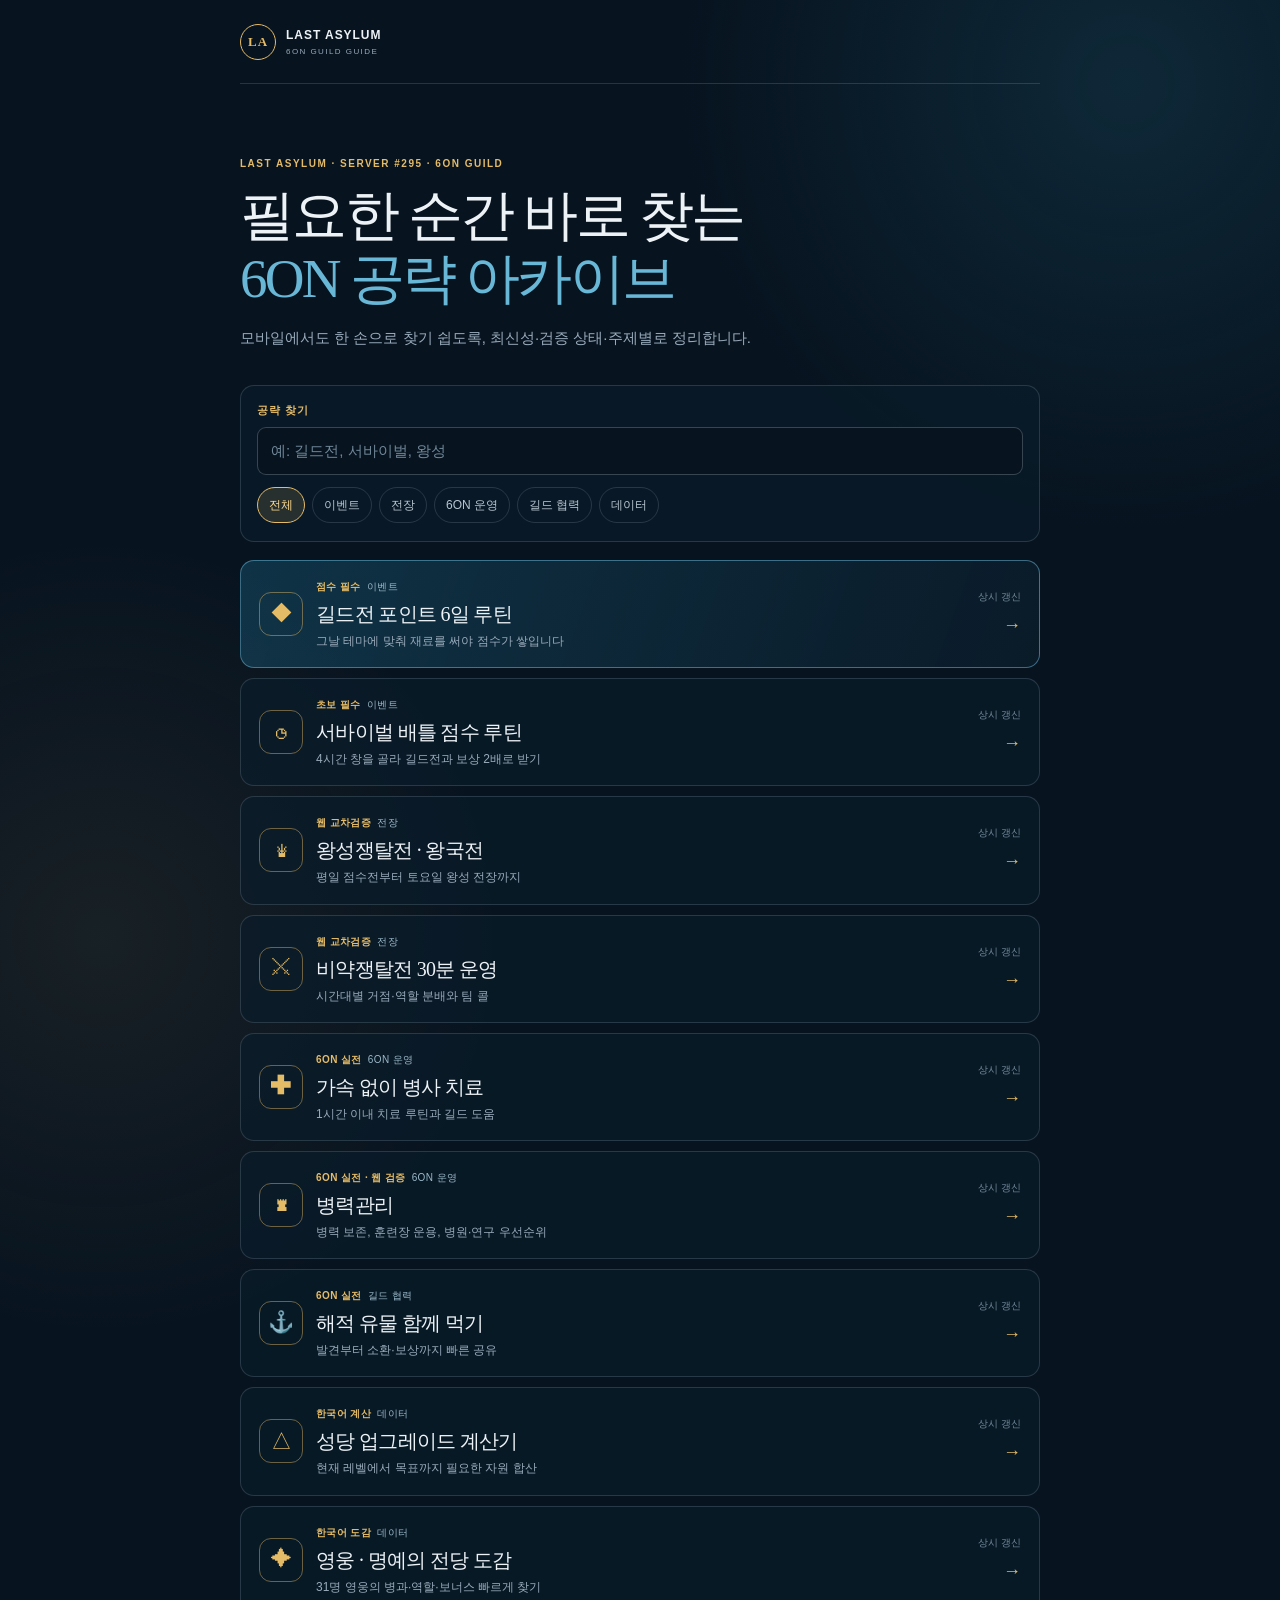
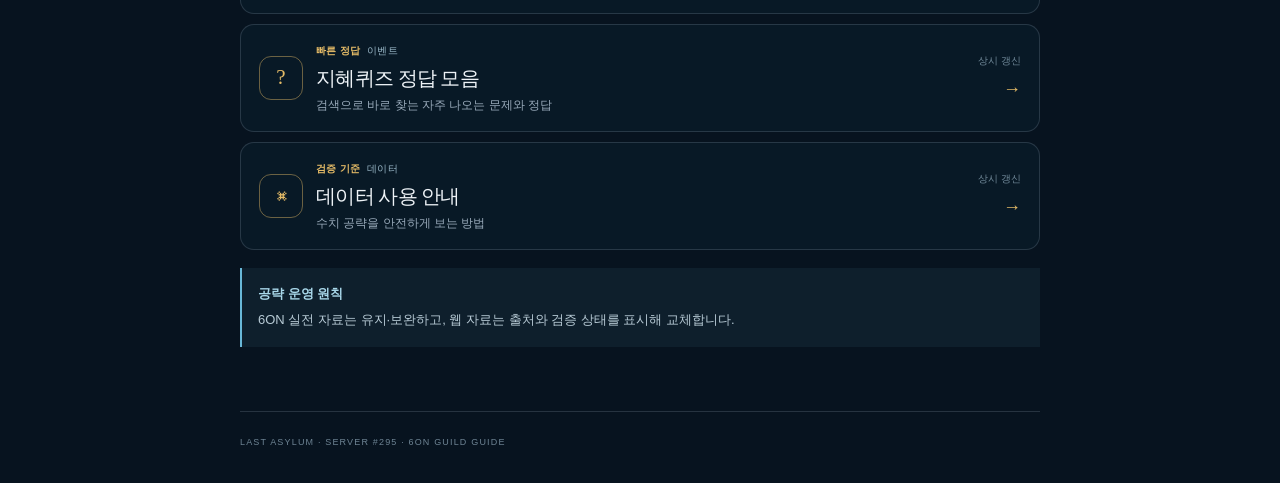
==== commit 3f217748: "Restore guide archive and show troop management card" ====
--- a/guide/index.html
+++ b/guide/index.html
@@ -1,2 +1,2 @@
-<!DOCTYPE html><html lang="ko"><head><meta charSet="utf-8"/><meta name="viewport" content="width=device-width, initial-scale=1"/><link rel="stylesheet" href="./_next/static/css/index.C7BXvURc.css" data-rsc-css-href="./_next/static/css/index.C7BXvURc.css" data-precedence="vite-rsc/importer-resources"/><link rel="modulepreload" fetchPriority="low" href="./_next/static/chunks/index-troopsfix-v3.js"/><script src="./_next/static/chunks/rolldown-runtime-C60lm6uB.js" type="module" async=""></script><script src="./_next/static/chunks/framework-BgSIrAUN.js" type="module" async=""></script><link rel="modulepreload" href="./_next/static/chunks/layout-segment-context-CCsDnIMr.js" crossorigin=""/><link rel="modulepreload" href="./_next/static/chunks/page-troopsfix-v3.js" crossorigin=""/><title>라스트 어사일럼 길드 공략</title><meta name="description" content="병사 치료, 해적 유물, 비약쟁탈전을 위한 60N 길드 공략 모음"/><meta property="og:title" content="라스트 어사일럼 길드 공략"/><meta property="og:description" content="병사 치료, 해적 유물, 비약쟁탈전을 위한 60N 길드 공략 모음"/><meta property="og:image" content="http://localhost:3000/og.png"/><meta name="twitter:card" content="summary_large_image"/><meta name="twitter:title" content="라스트 어사일럼 길드 공략"/><meta name="twitter:description" content="병사 치료, 해적 유물, 비약쟁탈전을 위한 60N 길드 공략 모음"/><meta name="twitter:image" content="http://localhost:3000/og.png"/><script>Object.assign(((self[Symbol.for("vinext.navigationRuntime")]??={bootstrap:{routeManifest:null},functions:{}}).bootstrap.rsc??={rsc:[]}),{params:{},nav:{"pathname":"/","searchParams":[]}})</script><link rel="modulepreload" href="./_next/static/chunks/index-troopsfix-v3.js" />
-</head><body><main><header class="site-header"><button class="brand" aria-label="공략 홈으로 돌아가기"><span class="brand-mark" aria-hidden="true">LA</span><span><b>LAST ASYLUM</b><small>6ON GUILD GUIDE</small></span></button></header><section class="home-hero"><span class="eyebrow">LAST ASYLUM · SERVER #295 · 6ON GUILD</span><h1>필요한 순간 바로 찾는<br/><em>6ON 공략 아카이브</em></h1><p>모바일에서도 한 손으로 찾기 쉽도록, 최신성·검증 상태·주제별로 정리합니다.</p><div class="quick-nav"><label for="guide-search">공략 찾기</label><input id="guide-search" placeholder="예: 길드전, 서바이벌, 왕성" value=""/><div class="filter-row"><button class="active">전체</button><button class="">이벤트</button><button class="">전장</button><button class="">6ON 운영</button><button class="">길드 협력</button><button class="">데이터</button></div></div><div class="guide-list-home"><button class="guide-row featured"><span class="guide-row-icon" aria-hidden="true">◆</span><span class="guide-row-main"><span class="guide-meta"><b>점수 필수</b><i>이벤트</i></span><strong>길드전 포인트 6일 루틴</strong><small>그날 테마에 맞춰 재료를 써야 점수가 쌓입니다</small></span><span class="guide-row-side"><small>상시 갱신</small><b>→</b></span></button><button class="guide-row "><span class="guide-row-icon" aria-hidden="true">◷</span><span class="guide-row-main"><span class="guide-meta"><b>초보 필수</b><i>이벤트</i></span><strong>서바이벌 배틀 점수 루틴</strong><small>4시간 창을 골라 길드전과 보상 2배로 받기</small></span><span class="guide-row-side"><small>상시 갱신</small><b>→</b></span></button><button class="guide-row "><span class="guide-row-icon" aria-hidden="true">♛</span><span class="guide-row-main"><span class="guide-meta"><b>웹 교차검증</b><i>전장</i></span><strong>왕성쟁탈전 · 왕국전</strong><small>평일 점수전부터 토요일 왕성 전장까지</small></span><span class="guide-row-side"><small>상시 갱신</small><b>→</b></span></button><button class="guide-row "><span class="guide-row-icon" aria-hidden="true">⚔</span><span class="guide-row-main"><span class="guide-meta"><b>웹 교차검증</b><i>전장</i></span><strong>비약쟁탈전 30분 운영</strong><small>시간대별 거점·역할 분배와 팀 콜</small></span><span class="guide-row-side"><small>상시 갱신</small><b>→</b></span></button><button class="guide-row "><span class="guide-row-icon" aria-hidden="true">✚</span><span class="guide-row-main"><span class="guide-meta"><b>6ON 실전</b><i>6ON 운영</i></span><strong>가속 없이 병사 치료</strong><small>1시간 이내 치료 루틴과 길드 도움</small></span><span class="guide-row-side"><small>상시 갱신</small><b>→</b></span></button><button class="guide-row "><span class="guide-row-icon" aria-hidden="true">⚓</span><span class="guide-row-main"><span class="guide-meta"><b>6ON 실전</b><i>길드 협력</i></span><strong>해적 유물 함께 먹기</strong><small>발견부터 소환·보상까지 빠른 공유</small></span><span class="guide-row-side"><small>상시 갱신</small><b>→</b></span></button><button class="guide-row "><span class="guide-row-icon" aria-hidden="true">△</span><span class="guide-row-main"><span class="guide-meta"><b>한국어 계산</b><i>데이터</i></span><strong>성당 업그레이드 계산기</strong><small>현재 레벨에서 목표까지 필요한 자원 합산</small></span><span class="guide-row-side"><small>상시 갱신</small><b>→</b></span></button><button class="guide-row "><span class="guide-row-icon" aria-hidden="true">✦</span><span class="guide-row-main"><span class="guide-meta"><b>한국어 도감</b><i>데이터</i></span><strong>영웅 · 명예의 전당 도감</strong><small>31명 영웅의 병과·역할·보너스 빠르게 찾기</small></span><span class="guide-row-side"><small>상시 갱신</small><b>→</b></span></button><button class="guide-row "><span class="guide-row-icon" aria-hidden="true">?</span><span class="guide-row-main"><span class="guide-meta"><b>빠른 정답</b><i>이벤트</i></span><strong>지혜퀴즈 정답 모음</strong><small>검색으로 바로 찾는 자주 나오는 문제와 정답</small></span><span class="guide-row-side"><small>상시 갱신</small><b>→</b></span></button><button class="guide-row "><span class="guide-row-icon" aria-hidden="true">⌘</span><span class="guide-row-main"><span class="guide-meta"><b>검증 기준</b><i>데이터</i></span><strong>데이터 사용 안내</strong><small>수치 공략을 안전하게 보는 방법</small></span><span class="guide-row-side"><small>상시 갱신</small><b>→</b></span></button></div><div class="archive-note"><b>공략 운영 원칙</b><span>6ON 실전 자료는 유지·보완하고, 웹 자료는 출처와 검증 상태를 표시해 교체합니다.</span></div></section><footer class="site-footer">LAST ASYLUM · SERVER #295 · 6ON GUILD GUIDE</footer></main><script type="module" src="./_next/static/chunks/index-troopsfix-v3.js" id="_R_" async=""></script><script>((self[Symbol.for("vinext.navigationRuntime")]??={bootstrap:{routeManifest:null},functions:{}}).bootstrap.rsc??={rsc:[]}).rsc.push("2:I[\"8033614ae8fa\",[],\"Children\",1]\n")</script><script>((self[Symbol.for("vinext.navigationRuntime")]??={bootstrap:{routeManifest:null},functions:{}}).bootstrap.rsc??={rsc:[]}).rsc.push("3:I[\"c2d308dd323c\",[],\"GlobalErrorBoundary\",1]\n")</script><script>((self[Symbol.for("vinext.navigationRuntime")]??={bootstrap:{routeManifest:null},functions:{}}).bootstrap.rsc??={rsc:[]}).rsc.push("4:I[\"ecfeea4c79da\",[],\"default\",1]\n")</script><script>((self[Symbol.for("vinext.navigationRuntime")]??={bootstrap:{routeManifest:null},functions:{}}).bootstrap.rsc??={rsc:[]}).rsc.push("5:I[\"c2d308dd323c\",[],\"ErrorBoundary\",1]\n")</script><script>((self[Symbol.for("vinext.navigationRuntime")]??={bootstrap:{routeManifest:null},functions:{}}).bootstrap.rsc??={rsc:[]}).rsc.push("6:I[\"0b1ae3af7320\",[],\"LayoutSegmentProvider\",1]\n")</script><script>((self[Symbol.for("vinext.navigationRuntime")]??={bootstrap:{routeManifest:null},functions:{}}).bootstrap.rsc??={rsc:[]}).rsc.push("7:I[\"8033614ae8fa\",[],\"Slot\",1]\n")</script><script>((self[Symbol.for("vinext.navigationRuntime")]??={bootstrap:{routeManifest:null},functions:{}}).bootstrap.rsc??={rsc:[]}).rsc.push("8:I[\"60d934a7d4d3\",[],\"AppRouterScrollTarget\",1]\n")</script><script>((self[Symbol.for("vinext.navigationRuntime")]??={bootstrap:{routeManifest:null},functions:{}}).bootstrap.rsc??={rsc:[]}).rsc.push("9:I[\"c2d308dd323c\",[],\"RedirectBoundary\",1]\n")</script><script>((self[Symbol.for("vinext.navigationRuntime")]??={bootstrap:{routeManifest:null},functions:{}}).bootstrap.rsc??={rsc:[]}).rsc.push(":HL[\"./_next/static/css/index.C7BXvURc.css\",\"style\"     ]\n")</script><script>((self[Symbol.for("vinext.navigationRuntime")]??={bootstrap:{routeManifest:null},functions:{}}).bootstrap.rsc??={rsc:[]}).rsc.push("0:{\"__route\":\"route:/\",\"__interceptionContext\":null,\"__layoutIds\":[\"layout:/\"],\"__rootLayout\":\"/\",\"__sourcePage\":\"/page\",\"page:/\":\"$L1\",\"layout:/\":[[[[\"$\",\"link\",\"css:./_next/static/css/index.C7BXvURc.css\",{\"rel\":\"stylesheet\",\"precedence\":\"vite-rsc/importer-resources\",\"href\":\"./_next/static/css/index.C7BXvURc.css\",\"data-rsc-css-href\":\"./_next/static/css/index.C7BXvURc.css\"}],\"$undefined\"],[\"$\",\"html\",null,{\"lang\":\"ko\",\"children\":[\"$\",\"body\",null,{\"children\":[\"$\",\"$L2\",null,{}]}]}]],null],\"route:/\":[[[\"$\",\"meta\",null,{\"charSet\":\"utf-8\"}],[[\"$\",\"title\",\"0\",{\"children\":\"라스트 어사일럼 길드 공략\"}],[\"$\",\"meta\",\"1\",{\"name\":\"description\",\"content\":\"병사 치료, 해적 유물, 비약쟁탈전을 위한 60N 길드 공략 모음\"}],[\"$\",\"meta\",\"2\",{\"property\":\"og:title\",\"content\":\"라스트 어사일럼 길드 공략\"}],[\"$\",\"meta\",\"3\",{\"property\":\"og:description\",\"content\":\"병사 치료, 해적 유물, 비약쟁탈전을 위한 60N 길드 공략 모음\"}],[\"$\",\"meta\",\"4\",{\"property\":\"og:image\",\"content\":\"http://localhost:3000/og.png\"}],[\"$\",\"meta\",\"5\",{\"name\":\"twitter:card\",\"content\":\"summary_large_image\"}],[\"$\",\"meta\",\"6\",{\"name\":\"twitter:title\",\"content\":\"라스트 어사일럼 길드 공략\"}],[\"$\",\"meta\",\"7\",{\"name\":\"twitter:description\",\"content\":\"병사 치료, 해적 유물, 비약쟁탈전을 위한 60N 길드 공략 모음\"}],[\"$\",\"meta\",\"8\",{\"name\":\"twitter:image\",\"content\":\"http://localhost:3000/og.png\"}]],[[\"$\",\"meta\",\"0\",{\"name\":\"viewport\",\"content\":\"width=device-width, initial-scale=1\"}]]],[\"$\",\"$L3\",null,{\"fallback\":\"$4\",\"children\":[\"$\",\"$L5\",null,{\"fallback\":\"$4\",\"children\":[\"$\",\"$L6\",null,{\"providerId\":\"layout:/\",\"segmentMap\":{\"children\":[]},\"children\":[\"$\",\"$L7\",null,{\"id\":\"layout:/\",\"parallelSlots\":\"$undefined\",\"children\":[\"$\",\"$L8\",null,{\"children\":[\"$\",\"$L9\",null,{\"children\":[[\"$\",\"$L6\",null,{\"providerId\":\"page:/\",\"segmentMap\":{\"children\":[\"__PAGE__\"]},\"children\":[\"$\",\"$L7\",null,{\"id\":\"page:/\"}]}],null]}]}]}]}]}]}],null,null],\"__layoutFlags\":{\"layout:/\":\"s\"},\"__artifactCompatibility\":{\"schemaVersion\":1,\"graphVersion\":\"app-route-graph:1177fd80f83fa7b0\",\"deploymentVersion\":\"35077a8e-c8c2-49ba-99b0-118afb7e77d7\",\"appElementsSchemaVersion\":1,\"rscPayloadSchemaVersion\":1,\"rootBoundaryId\":\"/\",\"renderEpoch\":null},\"__renderObservation\":{\"schemaVersion\":1,\"output\":{\"kind\":\"app-rsc\",\"mountedSlotsFingerprint\":null,\"renderEpoch\":null,\"rootBoundaryId\":\"/\",\"routeId\":\"route:/\"},\"completeness\":\"partial\",\"boundaryOutcome\":{\"kind\":\"unknown\"},\"requestApis\":[{\"kind\":\"connection\",\"status\":\"unknown\"},{\"kind\":\"cookies\",\"status\":\"unknown\"},{\"kind\":\"draftMode\",\"status\":\"unknown\"},{\"kind\":\"headers\",\"status\":\"unknown\"},{\"kind\":\"params\",\"status\":\"unknown\"},{\"kind\":\"searchParams\",\"status\":\"unknown\"}],\"dynamicFetches\":[],\"cacheTags\":[\"/\",\"_N_T_/\",\"_N_T_/index\",\"_N_T_/layout\",\"_N_T_/page\"],\"pathTags\":[\"/\"],\"cacheability\":\"unknown\",\"downgrade\":{\"target\":\"freshRender\",\"reasons\":[{\"code\":\"CP_DOWNGRADE_CACHEABILITY_UNKNOWN\",\"target\":\"freshRender\"},{\"code\":\"CP_DOWNGRADE_INCOMPLETE_OBSERVATION\",\"completeness\":\"partial\",\"target\":\"freshRender\"},{\"code\":\"CP_DOWNGRADE_UNKNOWN_REQUEST_API\",\"requestApi\":\"connection\",\"target\":\"freshRender\"},{\"code\":\"CP_DOWNGRADE_UNKNOWN_REQUEST_API\",\"requestApi\":\"cookies\",\"target\":\"freshRender\"},{\"code\":\"CP_DOWNGRADE_UNKNOWN_REQUEST_API\",\"requestApi\":\"draftMode\",\"target\":\"freshRender\"},{\"code\":\"CP_DOWNGRADE_UNKNOWN_REQUEST_API\",\"requestApi\":\"headers\",\"target\":\"freshRender\"},{\"code\":\"CP_DOWNGRADE_UNKNOWN_REQUEST_API\",\"requestApi\":\"params\",\"target\":\"freshRender\"},{\"code\":\"CP_DOWNGRADE_UNKNOWN_REQUEST_API\",\"requestApi\":\"searchParams\",\"target\":\"freshRender\"}],\"fallback\":{\"kind\":\"breakerFallback\",\"code\":\"CP_PRIVATE_DYNAMIC_DOWNGRADE\",\"mode\":\"renderFresh\",\"scope\":\"affectedOutput\",\"fields\":{\"reasonCodes\":[\"CP_DOWNGRADE_CACHEABILITY_UNKNOWN\",\"CP_DOWNGRADE_INCOMPLETE_OBSERVATION\",\"CP_DOWNGRADE_UNKNOWN_REQUEST_API\",\"CP_DOWNGRADE_UNKNOWN_REQUEST_API\",\"CP_DOWNGRADE_UNKNOWN_REQUEST_API\",\"CP_DOWNGRADE_UNKNOWN_REQUEST_API\",\"CP_DOWNGRADE_UNKNOWN_REQUEST_API\",\"CP_DOWNGRADE_UNKNOWN_REQUEST_API\"],\"target\":\"freshRender\"}},\"isPublicCacheCandidate\":false}}}\n")</script><script>((self[Symbol.for("vinext.navigationRuntime")]??={bootstrap:{routeManifest:null},functions:{}}).bootstrap.rsc??={rsc:[]}).rsc.push("a:I[\"6efdf509a785\",[],\"default\",1]\n")</script><script>((self[Symbol.for("vinext.navigationRuntime")]??={bootstrap:{routeManifest:null},functions:{}}).bootstrap.rsc??={rsc:[]}).rsc.push("1:[\"$\",\"$La\",null,{\"params\":\"$@b\",\"searchParams\":\"$@c\"}]\n")</script><script>((self[Symbol.for("vinext.navigationRuntime")]??={bootstrap:{routeManifest:null},functions:{}}).bootstrap.rsc??={rsc:[]}).rsc.push("b:{}\n")</script><script>((self[Symbol.for("vinext.navigationRuntime")]??={bootstrap:{routeManifest:null},functions:{}}).bootstrap.rsc??={rsc:[]}).rsc.push("c:{}\n")</script><script>Object.assign(((self[Symbol.for("vinext.navigationRuntime")]??={bootstrap:{routeManifest:null},functions:{}}).bootstrap.rsc??={rsc:[]}),{"initialCacheKind":"dynamic"});((self[Symbol.for("vinext.navigationRuntime")]??={bootstrap:{routeManifest:null},functions:{}}).bootstrap.rsc??={rsc:[]}).done=true</script><script>(function(){function c(){var b=a.contentDocument||(a.contentWindow&&a.contentWindow.document);if(b){var d=b.createElement('script');d.innerHTML="window.__CF$cv$params={r:'a3419388db1188f8',t:'MTc4ODIzNzQxMA=='};var a=document.createElement('script');a.src='/cdn-cgi/challenge-platform/scripts/jsd/main.js';document.getElementsByTagName('head')[0].appendChild(a);";b.getElementsByTagName('head')[0].appendChild(d)}}if(document.body){var a=document.createElement('iframe');a.height=1;a.width=1;a.style.position='absolute';a.style.top=0;a.style.left=0;a.style.border='none';a.style.visibility='hidden';document.body.appendChild(a);if('loading'!==document.readyState)c();else if(window.addEventListener)document.addEventListener('DOMContentLoaded',c);else{var e=document.onreadystatechange||function(){};document.onreadystatechange=function(b){e(b);'loading'!==document.readyState&&(document.onreadystatechange=e,c())}}}})();</script></body></html>+<!DOCTYPE html><html lang="ko"><head><meta charSet="utf-8"/><meta name="viewport" content="width=device-width, initial-scale=1"/><link rel="stylesheet" href="./_next/static/css/index.C7BXvURc.css" data-rsc-css-href="./_next/static/css/index.C7BXvURc.css" data-precedence="vite-rsc/importer-resources"/><link rel="modulepreload" fetchPriority="low" href="./_next/static/chunks/index-DaQ8x7Jt.js"/><script src="./_next/static/chunks/rolldown-runtime-C60lm6uB.js" type="module" async=""></script><script src="./_next/static/chunks/framework-BgSIrAUN.js" type="module" async=""></script><link rel="modulepreload" href="./_next/static/chunks/layout-segment-context-CCsDnIMr.js" crossorigin=""/><link rel="modulepreload" href="./_next/static/chunks/page-DU8AYIHS.js" crossorigin=""/><title>라스트 어사일럼 길드 공략</title><meta name="description" content="병사 치료, 해적 유물, 비약쟁탈전을 위한 60N 길드 공략 모음"/><meta property="og:title" content="라스트 어사일럼 길드 공략"/><meta property="og:description" content="병사 치료, 해적 유물, 비약쟁탈전을 위한 60N 길드 공략 모음"/><meta property="og:image" content="http://localhost:3000/og.png"/><meta name="twitter:card" content="summary_large_image"/><meta name="twitter:title" content="라스트 어사일럼 길드 공략"/><meta name="twitter:description" content="병사 치료, 해적 유물, 비약쟁탈전을 위한 60N 길드 공략 모음"/><meta name="twitter:image" content="http://localhost:3000/og.png"/><script>Object.assign(((self[Symbol.for("vinext.navigationRuntime")]??={bootstrap:{routeManifest:null},functions:{}}).bootstrap.rsc??={rsc:[]}),{params:{},nav:{"pathname":"/","searchParams":[]}})</script><link rel="modulepreload" href="./_next/static/chunks/index-DaQ8x7Jt.js" />
+</head><body><main><header class="site-header"><button class="brand" aria-label="공략 홈으로 돌아가기"><span class="brand-mark" aria-hidden="true">LA</span><span><b>LAST ASYLUM</b><small>6ON GUILD GUIDE</small></span></button></header><section class="home-hero"><span class="eyebrow">LAST ASYLUM · SERVER #295 · 6ON GUILD</span><h1>필요한 순간 바로 찾는<br/><em>6ON 공략 아카이브</em></h1><p>모바일에서도 한 손으로 찾기 쉽도록, 최신성·검증 상태·주제별로 정리합니다.</p><div class="quick-nav"><label for="guide-search">공략 찾기</label><input id="guide-search" placeholder="예: 길드전, 서바이벌, 왕성" value=""/><div class="filter-row"><button class="active">전체</button><button class="">이벤트</button><button class="">전장</button><button class="">6ON 운영</button><button class="">길드 협력</button><button class="">데이터</button></div></div><div class="guide-list-home"><button class="guide-row featured"><span class="guide-row-icon" aria-hidden="true">◆</span><span class="guide-row-main"><span class="guide-meta"><b>점수 필수</b><i>이벤트</i></span><strong>길드전 포인트 6일 루틴</strong><small>그날 테마에 맞춰 재료를 써야 점수가 쌓입니다</small></span><span class="guide-row-side"><small>상시 갱신</small><b>→</b></span></button><button class="guide-row "><span class="guide-row-icon" aria-hidden="true">◷</span><span class="guide-row-main"><span class="guide-meta"><b>초보 필수</b><i>이벤트</i></span><strong>서바이벌 배틀 점수 루틴</strong><small>4시간 창을 골라 길드전과 보상 2배로 받기</small></span><span class="guide-row-side"><small>상시 갱신</small><b>→</b></span></button><button class="guide-row "><span class="guide-row-icon" aria-hidden="true">♛</span><span class="guide-row-main"><span class="guide-meta"><b>웹 교차검증</b><i>전장</i></span><strong>왕성쟁탈전 · 왕국전</strong><small>평일 점수전부터 토요일 왕성 전장까지</small></span><span class="guide-row-side"><small>상시 갱신</small><b>→</b></span></button><button class="guide-row "><span class="guide-row-icon" aria-hidden="true">⚔</span><span class="guide-row-main"><span class="guide-meta"><b>웹 교차검증</b><i>전장</i></span><strong>비약쟁탈전 30분 운영</strong><small>시간대별 거점·역할 분배와 팀 콜</small></span><span class="guide-row-side"><small>상시 갱신</small><b>→</b></span></button><button class="guide-row "><span class="guide-row-icon" aria-hidden="true">✚</span><span class="guide-row-main"><span class="guide-meta"><b>6ON 실전</b><i>6ON 운영</i></span><strong>가속 없이 병사 치료</strong><small>1시간 이내 치료 루틴과 길드 도움</small></span><span class="guide-row-side"><small>상시 갱신</small><b>→</b></span></button><button class="guide-row "><span class="guide-row-icon" aria-hidden="true">⚓</span><span class="guide-row-main"><span class="guide-meta"><b>6ON 실전</b><i>길드 협력</i></span><strong>해적 유물 함께 먹기</strong><small>발견부터 소환·보상까지 빠른 공유</small></span><span class="guide-row-side"><small>상시 갱신</small><b>→</b></span></button><button class="guide-row "><span class="guide-row-icon" aria-hidden="true">△</span><span class="guide-row-main"><span class="guide-meta"><b>한국어 계산</b><i>데이터</i></span><strong>성당 업그레이드 계산기</strong><small>현재 레벨에서 목표까지 필요한 자원 합산</small></span><span class="guide-row-side"><small>상시 갱신</small><b>→</b></span></button><button class="guide-row "><span class="guide-row-icon" aria-hidden="true">✦</span><span class="guide-row-main"><span class="guide-meta"><b>한국어 도감</b><i>데이터</i></span><strong>영웅 · 명예의 전당 도감</strong><small>31명 영웅의 병과·역할·보너스 빠르게 찾기</small></span><span class="guide-row-side"><small>상시 갱신</small><b>→</b></span></button><button class="guide-row "><span class="guide-row-icon" aria-hidden="true">?</span><span class="guide-row-main"><span class="guide-meta"><b>빠른 정답</b><i>이벤트</i></span><strong>지혜퀴즈 정답 모음</strong><small>검색으로 바로 찾는 자주 나오는 문제와 정답</small></span><span class="guide-row-side"><small>상시 갱신</small><b>→</b></span></button><button class="guide-row "><span class="guide-row-icon" aria-hidden="true">⌘</span><span class="guide-row-main"><span class="guide-meta"><b>검증 기준</b><i>데이터</i></span><strong>데이터 사용 안내</strong><small>수치 공략을 안전하게 보는 방법</small></span><span class="guide-row-side"><small>상시 갱신</small><b>→</b></span></button></div><div class="archive-note"><b>공략 운영 원칙</b><span>6ON 실전 자료는 유지·보완하고, 웹 자료는 출처와 검증 상태를 표시해 교체합니다.</span></div></section><footer class="site-footer">LAST ASYLUM · SERVER #295 · 6ON GUILD GUIDE</footer></main><script type="module" src="./_next/static/chunks/index-DaQ8x7Jt.js" id="_R_" async=""></script><script>((self[Symbol.for("vinext.navigationRuntime")]??={bootstrap:{routeManifest:null},functions:{}}).bootstrap.rsc??={rsc:[]}).rsc.push("2:I[\"8033614ae8fa\",[],\"Children\",1]\n")</script><script>((self[Symbol.for("vinext.navigationRuntime")]??={bootstrap:{routeManifest:null},functions:{}}).bootstrap.rsc??={rsc:[]}).rsc.push("3:I[\"c2d308dd323c\",[],\"GlobalErrorBoundary\",1]\n")</script><script>((self[Symbol.for("vinext.navigationRuntime")]??={bootstrap:{routeManifest:null},functions:{}}).bootstrap.rsc??={rsc:[]}).rsc.push("4:I[\"ecfeea4c79da\",[],\"default\",1]\n")</script><script>((self[Symbol.for("vinext.navigationRuntime")]??={bootstrap:{routeManifest:null},functions:{}}).bootstrap.rsc??={rsc:[]}).rsc.push("5:I[\"c2d308dd323c\",[],\"ErrorBoundary\",1]\n")</script><script>((self[Symbol.for("vinext.navigationRuntime")]??={bootstrap:{routeManifest:null},functions:{}}).bootstrap.rsc??={rsc:[]}).rsc.push("6:I[\"0b1ae3af7320\",[],\"LayoutSegmentProvider\",1]\n")</script><script>((self[Symbol.for("vinext.navigationRuntime")]??={bootstrap:{routeManifest:null},functions:{}}).bootstrap.rsc??={rsc:[]}).rsc.push("7:I[\"8033614ae8fa\",[],\"Slot\",1]\n")</script><script>((self[Symbol.for("vinext.navigationRuntime")]??={bootstrap:{routeManifest:null},functions:{}}).bootstrap.rsc??={rsc:[]}).rsc.push("8:I[\"60d934a7d4d3\",[],\"AppRouterScrollTarget\",1]\n")</script><script>((self[Symbol.for("vinext.navigationRuntime")]??={bootstrap:{routeManifest:null},functions:{}}).bootstrap.rsc??={rsc:[]}).rsc.push("9:I[\"c2d308dd323c\",[],\"RedirectBoundary\",1]\n")</script><script>((self[Symbol.for("vinext.navigationRuntime")]??={bootstrap:{routeManifest:null},functions:{}}).bootstrap.rsc??={rsc:[]}).rsc.push(":HL[\"./_next/static/css/index.C7BXvURc.css\",\"style\"     ]\n")</script><script>((self[Symbol.for("vinext.navigationRuntime")]??={bootstrap:{routeManifest:null},functions:{}}).bootstrap.rsc??={rsc:[]}).rsc.push("0:{\"__route\":\"route:/\",\"__interceptionContext\":null,\"__layoutIds\":[\"layout:/\"],\"__rootLayout\":\"/\",\"__sourcePage\":\"/page\",\"page:/\":\"$L1\",\"layout:/\":[[[[\"$\",\"link\",\"css:./_next/static/css/index.C7BXvURc.css\",{\"rel\":\"stylesheet\",\"precedence\":\"vite-rsc/importer-resources\",\"href\":\"./_next/static/css/index.C7BXvURc.css\",\"data-rsc-css-href\":\"./_next/static/css/index.C7BXvURc.css\"}],\"$undefined\"],[\"$\",\"html\",null,{\"lang\":\"ko\",\"children\":[\"$\",\"body\",null,{\"children\":[\"$\",\"$L2\",null,{}]}]}]],null],\"route:/\":[[[\"$\",\"meta\",null,{\"charSet\":\"utf-8\"}],[[\"$\",\"title\",\"0\",{\"children\":\"라스트 어사일럼 길드 공략\"}],[\"$\",\"meta\",\"1\",{\"name\":\"description\",\"content\":\"병사 치료, 해적 유물, 비약쟁탈전을 위한 60N 길드 공략 모음\"}],[\"$\",\"meta\",\"2\",{\"property\":\"og:title\",\"content\":\"라스트 어사일럼 길드 공략\"}],[\"$\",\"meta\",\"3\",{\"property\":\"og:description\",\"content\":\"병사 치료, 해적 유물, 비약쟁탈전을 위한 60N 길드 공략 모음\"}],[\"$\",\"meta\",\"4\",{\"property\":\"og:image\",\"content\":\"http://localhost:3000/og.png\"}],[\"$\",\"meta\",\"5\",{\"name\":\"twitter:card\",\"content\":\"summary_large_image\"}],[\"$\",\"meta\",\"6\",{\"name\":\"twitter:title\",\"content\":\"라스트 어사일럼 길드 공략\"}],[\"$\",\"meta\",\"7\",{\"name\":\"twitter:description\",\"content\":\"병사 치료, 해적 유물, 비약쟁탈전을 위한 60N 길드 공략 모음\"}],[\"$\",\"meta\",\"8\",{\"name\":\"twitter:image\",\"content\":\"http://localhost:3000/og.png\"}]],[[\"$\",\"meta\",\"0\",{\"name\":\"viewport\",\"content\":\"width=device-width, initial-scale=1\"}]]],[\"$\",\"$L3\",null,{\"fallback\":\"$4\",\"children\":[\"$\",\"$L5\",null,{\"fallback\":\"$4\",\"children\":[\"$\",\"$L6\",null,{\"providerId\":\"layout:/\",\"segmentMap\":{\"children\":[]},\"children\":[\"$\",\"$L7\",null,{\"id\":\"layout:/\",\"parallelSlots\":\"$undefined\",\"children\":[\"$\",\"$L8\",null,{\"children\":[\"$\",\"$L9\",null,{\"children\":[[\"$\",\"$L6\",null,{\"providerId\":\"page:/\",\"segmentMap\":{\"children\":[\"__PAGE__\"]},\"children\":[\"$\",\"$L7\",null,{\"id\":\"page:/\"}]}],null]}]}]}]}]}]}],null,null],\"__layoutFlags\":{\"layout:/\":\"s\"},\"__artifactCompatibility\":{\"schemaVersion\":1,\"graphVersion\":\"app-route-graph:1177fd80f83fa7b0\",\"deploymentVersion\":\"35077a8e-c8c2-49ba-99b0-118afb7e77d7\",\"appElementsSchemaVersion\":1,\"rscPayloadSchemaVersion\":1,\"rootBoundaryId\":\"/\",\"renderEpoch\":null},\"__renderObservation\":{\"schemaVersion\":1,\"output\":{\"kind\":\"app-rsc\",\"mountedSlotsFingerprint\":null,\"renderEpoch\":null,\"rootBoundaryId\":\"/\",\"routeId\":\"route:/\"},\"completeness\":\"partial\",\"boundaryOutcome\":{\"kind\":\"unknown\"},\"requestApis\":[{\"kind\":\"connection\",\"status\":\"unknown\"},{\"kind\":\"cookies\",\"status\":\"unknown\"},{\"kind\":\"draftMode\",\"status\":\"unknown\"},{\"kind\":\"headers\",\"status\":\"unknown\"},{\"kind\":\"params\",\"status\":\"unknown\"},{\"kind\":\"searchParams\",\"status\":\"unknown\"}],\"dynamicFetches\":[],\"cacheTags\":[\"/\",\"_N_T_/\",\"_N_T_/index\",\"_N_T_/layout\",\"_N_T_/page\"],\"pathTags\":[\"/\"],\"cacheability\":\"unknown\",\"downgrade\":{\"target\":\"freshRender\",\"reasons\":[{\"code\":\"CP_DOWNGRADE_CACHEABILITY_UNKNOWN\",\"target\":\"freshRender\"},{\"code\":\"CP_DOWNGRADE_INCOMPLETE_OBSERVATION\",\"completeness\":\"partial\",\"target\":\"freshRender\"},{\"code\":\"CP_DOWNGRADE_UNKNOWN_REQUEST_API\",\"requestApi\":\"connection\",\"target\":\"freshRender\"},{\"code\":\"CP_DOWNGRADE_UNKNOWN_REQUEST_API\",\"requestApi\":\"cookies\",\"target\":\"freshRender\"},{\"code\":\"CP_DOWNGRADE_UNKNOWN_REQUEST_API\",\"requestApi\":\"draftMode\",\"target\":\"freshRender\"},{\"code\":\"CP_DOWNGRADE_UNKNOWN_REQUEST_API\",\"requestApi\":\"headers\",\"target\":\"freshRender\"},{\"code\":\"CP_DOWNGRADE_UNKNOWN_REQUEST_API\",\"requestApi\":\"params\",\"target\":\"freshRender\"},{\"code\":\"CP_DOWNGRADE_UNKNOWN_REQUEST_API\",\"requestApi\":\"searchParams\",\"target\":\"freshRender\"}],\"fallback\":{\"kind\":\"breakerFallback\",\"code\":\"CP_PRIVATE_DYNAMIC_DOWNGRADE\",\"mode\":\"renderFresh\",\"scope\":\"affectedOutput\",\"fields\":{\"reasonCodes\":[\"CP_DOWNGRADE_CACHEABILITY_UNKNOWN\",\"CP_DOWNGRADE_INCOMPLETE_OBSERVATION\",\"CP_DOWNGRADE_UNKNOWN_REQUEST_API\",\"CP_DOWNGRADE_UNKNOWN_REQUEST_API\",\"CP_DOWNGRADE_UNKNOWN_REQUEST_API\",\"CP_DOWNGRADE_UNKNOWN_REQUEST_API\",\"CP_DOWNGRADE_UNKNOWN_REQUEST_API\",\"CP_DOWNGRADE_UNKNOWN_REQUEST_API\"],\"target\":\"freshRender\"}},\"isPublicCacheCandidate\":false}}}\n")</script><script>((self[Symbol.for("vinext.navigationRuntime")]??={bootstrap:{routeManifest:null},functions:{}}).bootstrap.rsc??={rsc:[]}).rsc.push("a:I[\"6efdf509a785\",[],\"default\",1]\n")</script><script>((self[Symbol.for("vinext.navigationRuntime")]??={bootstrap:{routeManifest:null},functions:{}}).bootstrap.rsc??={rsc:[]}).rsc.push("1:[\"$\",\"$La\",null,{\"params\":\"$@b\",\"searchParams\":\"$@c\"}]\n")</script><script>((self[Symbol.for("vinext.navigationRuntime")]??={bootstrap:{routeManifest:null},functions:{}}).bootstrap.rsc??={rsc:[]}).rsc.push("b:{}\n")</script><script>((self[Symbol.for("vinext.navigationRuntime")]??={bootstrap:{routeManifest:null},functions:{}}).bootstrap.rsc??={rsc:[]}).rsc.push("c:{}\n")</script><script>Object.assign(((self[Symbol.for("vinext.navigationRuntime")]??={bootstrap:{routeManifest:null},functions:{}}).bootstrap.rsc??={rsc:[]}),{"initialCacheKind":"dynamic"});((self[Symbol.for("vinext.navigationRuntime")]??={bootstrap:{routeManifest:null},functions:{}}).bootstrap.rsc??={rsc:[]}).done=true</script><script>(function(){function c(){var b=a.contentDocument||(a.contentWindow&&a.contentWindow.document);if(b){var d=b.createElement('script');d.innerHTML="window.__CF$cv$params={r:'a3419388db1188f8',t:'MTc4ODIzNzQxMA=='};var a=document.createElement('script');a.src='/cdn-cgi/challenge-platform/scripts/jsd/main.js';document.getElementsByTagName('head')[0].appendChild(a);";b.getElementsByTagName('head')[0].appendChild(d)}}if(document.body){var a=document.createElement('iframe');a.height=1;a.width=1;a.style.position='absolute';a.style.top=0;a.style.left=0;a.style.border='none';a.style.visibility='hidden';document.body.appendChild(a);if('loading'!==document.readyState)c();else if(window.addEventListener)document.addEventListener('DOMContentLoaded',c);else{var e=document.onreadystatechange||function(){};document.onreadystatechange=function(b){e(b);'loading'!==document.readyState&&(document.onreadystatechange=e,c())}}}})();</script><script type="module" src="./_next/static/chunks/troops-card-v1.js"></script></body></html>
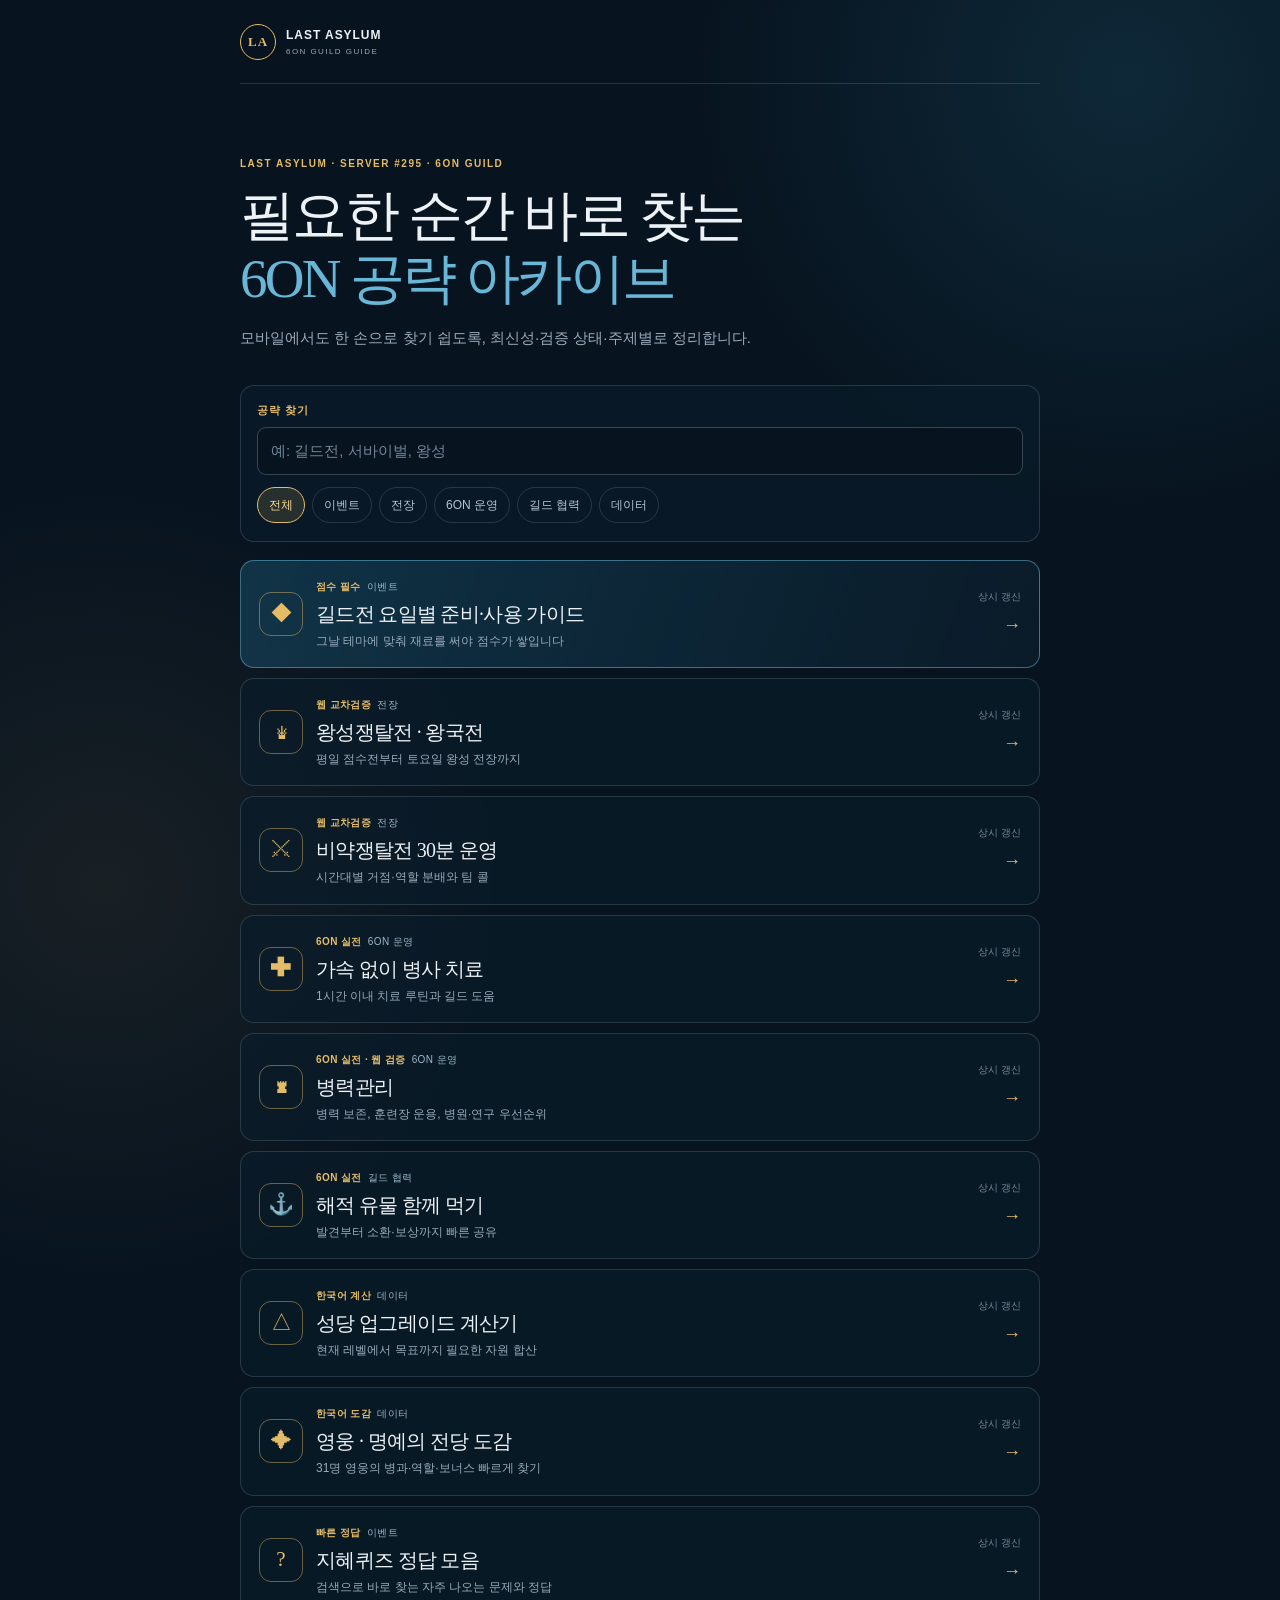
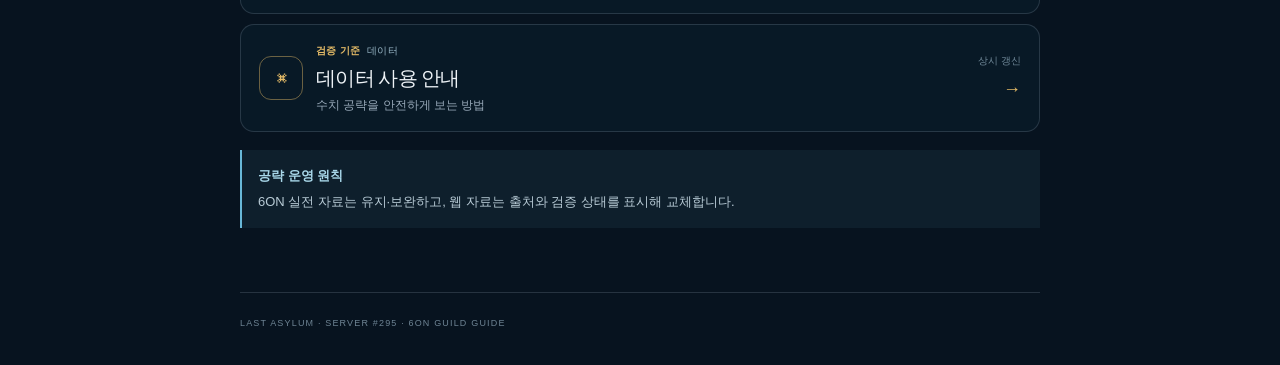
==== commit 6ce7b021: "Align guild war guide with archive style and remove standalone survival guide" ====
--- a/guide/index.html
+++ b/guide/index.html
@@ -1,2 +1,2 @@
 <!DOCTYPE html><html lang="ko"><head><meta charSet="utf-8"/><meta name="viewport" content="width=device-width, initial-scale=1"/><link rel="stylesheet" href="./_next/static/css/index.C7BXvURc.css" data-rsc-css-href="./_next/static/css/index.C7BXvURc.css" data-precedence="vite-rsc/importer-resources"/><link rel="modulepreload" fetchPriority="low" href="./_next/static/chunks/index-DaQ8x7Jt.js"/><script src="./_next/static/chunks/rolldown-runtime-C60lm6uB.js" type="module" async=""></script><script src="./_next/static/chunks/framework-BgSIrAUN.js" type="module" async=""></script><link rel="modulepreload" href="./_next/static/chunks/layout-segment-context-CCsDnIMr.js" crossorigin=""/><link rel="modulepreload" href="./_next/static/chunks/page-DU8AYIHS.js" crossorigin=""/><title>라스트 어사일럼 길드 공략</title><meta name="description" content="병사 치료, 해적 유물, 비약쟁탈전을 위한 60N 길드 공략 모음"/><meta property="og:title" content="라스트 어사일럼 길드 공략"/><meta property="og:description" content="병사 치료, 해적 유물, 비약쟁탈전을 위한 60N 길드 공략 모음"/><meta property="og:image" content="http://localhost:3000/og.png"/><meta name="twitter:card" content="summary_large_image"/><meta name="twitter:title" content="라스트 어사일럼 길드 공략"/><meta name="twitter:description" content="병사 치료, 해적 유물, 비약쟁탈전을 위한 60N 길드 공략 모음"/><meta name="twitter:image" content="http://localhost:3000/og.png"/><script>Object.assign(((self[Symbol.for("vinext.navigationRuntime")]??={bootstrap:{routeManifest:null},functions:{}}).bootstrap.rsc??={rsc:[]}),{params:{},nav:{"pathname":"/","searchParams":[]}})</script><link rel="modulepreload" href="./_next/static/chunks/index-DaQ8x7Jt.js" />
-</head><body><main><header class="site-header"><button class="brand" aria-label="공략 홈으로 돌아가기"><span class="brand-mark" aria-hidden="true">LA</span><span><b>LAST ASYLUM</b><small>6ON GUILD GUIDE</small></span></button></header><section class="home-hero"><span class="eyebrow">LAST ASYLUM · SERVER #295 · 6ON GUILD</span><h1>필요한 순간 바로 찾는<br/><em>6ON 공략 아카이브</em></h1><p>모바일에서도 한 손으로 찾기 쉽도록, 최신성·검증 상태·주제별로 정리합니다.</p><div class="quick-nav"><label for="guide-search">공략 찾기</label><input id="guide-search" placeholder="예: 길드전, 서바이벌, 왕성" value=""/><div class="filter-row"><button class="active">전체</button><button class="">이벤트</button><button class="">전장</button><button class="">6ON 운영</button><button class="">길드 협력</button><button class="">데이터</button></div></div><div class="guide-list-home"><button class="guide-row featured"><span class="guide-row-icon" aria-hidden="true">◆</span><span class="guide-row-main"><span class="guide-meta"><b>점수 필수</b><i>이벤트</i></span><strong>길드전 포인트 6일 루틴</strong><small>그날 테마에 맞춰 재료를 써야 점수가 쌓입니다</small></span><span class="guide-row-side"><small>상시 갱신</small><b>→</b></span></button><button class="guide-row "><span class="guide-row-icon" aria-hidden="true">◷</span><span class="guide-row-main"><span class="guide-meta"><b>초보 필수</b><i>이벤트</i></span><strong>서바이벌 배틀 점수 루틴</strong><small>4시간 창을 골라 길드전과 보상 2배로 받기</small></span><span class="guide-row-side"><small>상시 갱신</small><b>→</b></span></button><button class="guide-row "><span class="guide-row-icon" aria-hidden="true">♛</span><span class="guide-row-main"><span class="guide-meta"><b>웹 교차검증</b><i>전장</i></span><strong>왕성쟁탈전 · 왕국전</strong><small>평일 점수전부터 토요일 왕성 전장까지</small></span><span class="guide-row-side"><small>상시 갱신</small><b>→</b></span></button><button class="guide-row "><span class="guide-row-icon" aria-hidden="true">⚔</span><span class="guide-row-main"><span class="guide-meta"><b>웹 교차검증</b><i>전장</i></span><strong>비약쟁탈전 30분 운영</strong><small>시간대별 거점·역할 분배와 팀 콜</small></span><span class="guide-row-side"><small>상시 갱신</small><b>→</b></span></button><button class="guide-row "><span class="guide-row-icon" aria-hidden="true">✚</span><span class="guide-row-main"><span class="guide-meta"><b>6ON 실전</b><i>6ON 운영</i></span><strong>가속 없이 병사 치료</strong><small>1시간 이내 치료 루틴과 길드 도움</small></span><span class="guide-row-side"><small>상시 갱신</small><b>→</b></span></button><button class="guide-row "><span class="guide-row-icon" aria-hidden="true">⚓</span><span class="guide-row-main"><span class="guide-meta"><b>6ON 실전</b><i>길드 협력</i></span><strong>해적 유물 함께 먹기</strong><small>발견부터 소환·보상까지 빠른 공유</small></span><span class="guide-row-side"><small>상시 갱신</small><b>→</b></span></button><button class="guide-row "><span class="guide-row-icon" aria-hidden="true">△</span><span class="guide-row-main"><span class="guide-meta"><b>한국어 계산</b><i>데이터</i></span><strong>성당 업그레이드 계산기</strong><small>현재 레벨에서 목표까지 필요한 자원 합산</small></span><span class="guide-row-side"><small>상시 갱신</small><b>→</b></span></button><button class="guide-row "><span class="guide-row-icon" aria-hidden="true">✦</span><span class="guide-row-main"><span class="guide-meta"><b>한국어 도감</b><i>데이터</i></span><strong>영웅 · 명예의 전당 도감</strong><small>31명 영웅의 병과·역할·보너스 빠르게 찾기</small></span><span class="guide-row-side"><small>상시 갱신</small><b>→</b></span></button><button class="guide-row "><span class="guide-row-icon" aria-hidden="true">?</span><span class="guide-row-main"><span class="guide-meta"><b>빠른 정답</b><i>이벤트</i></span><strong>지혜퀴즈 정답 모음</strong><small>검색으로 바로 찾는 자주 나오는 문제와 정답</small></span><span class="guide-row-side"><small>상시 갱신</small><b>→</b></span></button><button class="guide-row "><span class="guide-row-icon" aria-hidden="true">⌘</span><span class="guide-row-main"><span class="guide-meta"><b>검증 기준</b><i>데이터</i></span><strong>데이터 사용 안내</strong><small>수치 공략을 안전하게 보는 방법</small></span><span class="guide-row-side"><small>상시 갱신</small><b>→</b></span></button></div><div class="archive-note"><b>공략 운영 원칙</b><span>6ON 실전 자료는 유지·보완하고, 웹 자료는 출처와 검증 상태를 표시해 교체합니다.</span></div></section><footer class="site-footer">LAST ASYLUM · SERVER #295 · 6ON GUILD GUIDE</footer></main><script type="module" src="./_next/static/chunks/index-DaQ8x7Jt.js" id="_R_" async=""></script><script>((self[Symbol.for("vinext.navigationRuntime")]??={bootstrap:{routeManifest:null},functions:{}}).bootstrap.rsc??={rsc:[]}).rsc.push("2:I[\"8033614ae8fa\",[],\"Children\",1]\n")</script><script>((self[Symbol.for("vinext.navigationRuntime")]??={bootstrap:{routeManifest:null},functions:{}}).bootstrap.rsc??={rsc:[]}).rsc.push("3:I[\"c2d308dd323c\",[],\"GlobalErrorBoundary\",1]\n")</script><script>((self[Symbol.for("vinext.navigationRuntime")]??={bootstrap:{routeManifest:null},functions:{}}).bootstrap.rsc??={rsc:[]}).rsc.push("4:I[\"ecfeea4c79da\",[],\"default\",1]\n")</script><script>((self[Symbol.for("vinext.navigationRuntime")]??={bootstrap:{routeManifest:null},functions:{}}).bootstrap.rsc??={rsc:[]}).rsc.push("5:I[\"c2d308dd323c\",[],\"ErrorBoundary\",1]\n")</script><script>((self[Symbol.for("vinext.navigationRuntime")]??={bootstrap:{routeManifest:null},functions:{}}).bootstrap.rsc??={rsc:[]}).rsc.push("6:I[\"0b1ae3af7320\",[],\"LayoutSegmentProvider\",1]\n")</script><script>((self[Symbol.for("vinext.navigationRuntime")]??={bootstrap:{routeManifest:null},functions:{}}).bootstrap.rsc??={rsc:[]}).rsc.push("7:I[\"8033614ae8fa\",[],\"Slot\",1]\n")</script><script>((self[Symbol.for("vinext.navigationRuntime")]??={bootstrap:{routeManifest:null},functions:{}}).bootstrap.rsc??={rsc:[]}).rsc.push("8:I[\"60d934a7d4d3\",[],\"AppRouterScrollTarget\",1]\n")</script><script>((self[Symbol.for("vinext.navigationRuntime")]??={bootstrap:{routeManifest:null},functions:{}}).bootstrap.rsc??={rsc:[]}).rsc.push("9:I[\"c2d308dd323c\",[],\"RedirectBoundary\",1]\n")</script><script>((self[Symbol.for("vinext.navigationRuntime")]??={bootstrap:{routeManifest:null},functions:{}}).bootstrap.rsc??={rsc:[]}).rsc.push(":HL[\"./_next/static/css/index.C7BXvURc.css\",\"style\"     ]\n")</script><script>((self[Symbol.for("vinext.navigationRuntime")]??={bootstrap:{routeManifest:null},functions:{}}).bootstrap.rsc??={rsc:[]}).rsc.push("0:{\"__route\":\"route:/\",\"__interceptionContext\":null,\"__layoutIds\":[\"layout:/\"],\"__rootLayout\":\"/\",\"__sourcePage\":\"/page\",\"page:/\":\"$L1\",\"layout:/\":[[[[\"$\",\"link\",\"css:./_next/static/css/index.C7BXvURc.css\",{\"rel\":\"stylesheet\",\"precedence\":\"vite-rsc/importer-resources\",\"href\":\"./_next/static/css/index.C7BXvURc.css\",\"data-rsc-css-href\":\"./_next/static/css/index.C7BXvURc.css\"}],\"$undefined\"],[\"$\",\"html\",null,{\"lang\":\"ko\",\"children\":[\"$\",\"body\",null,{\"children\":[\"$\",\"$L2\",null,{}]}]}]],null],\"route:/\":[[[\"$\",\"meta\",null,{\"charSet\":\"utf-8\"}],[[\"$\",\"title\",\"0\",{\"children\":\"라스트 어사일럼 길드 공략\"}],[\"$\",\"meta\",\"1\",{\"name\":\"description\",\"content\":\"병사 치료, 해적 유물, 비약쟁탈전을 위한 60N 길드 공략 모음\"}],[\"$\",\"meta\",\"2\",{\"property\":\"og:title\",\"content\":\"라스트 어사일럼 길드 공략\"}],[\"$\",\"meta\",\"3\",{\"property\":\"og:description\",\"content\":\"병사 치료, 해적 유물, 비약쟁탈전을 위한 60N 길드 공략 모음\"}],[\"$\",\"meta\",\"4\",{\"property\":\"og:image\",\"content\":\"http://localhost:3000/og.png\"}],[\"$\",\"meta\",\"5\",{\"name\":\"twitter:card\",\"content\":\"summary_large_image\"}],[\"$\",\"meta\",\"6\",{\"name\":\"twitter:title\",\"content\":\"라스트 어사일럼 길드 공략\"}],[\"$\",\"meta\",\"7\",{\"name\":\"twitter:description\",\"content\":\"병사 치료, 해적 유물, 비약쟁탈전을 위한 60N 길드 공략 모음\"}],[\"$\",\"meta\",\"8\",{\"name\":\"twitter:image\",\"content\":\"http://localhost:3000/og.png\"}]],[[\"$\",\"meta\",\"0\",{\"name\":\"viewport\",\"content\":\"width=device-width, initial-scale=1\"}]]],[\"$\",\"$L3\",null,{\"fallback\":\"$4\",\"children\":[\"$\",\"$L5\",null,{\"fallback\":\"$4\",\"children\":[\"$\",\"$L6\",null,{\"providerId\":\"layout:/\",\"segmentMap\":{\"children\":[]},\"children\":[\"$\",\"$L7\",null,{\"id\":\"layout:/\",\"parallelSlots\":\"$undefined\",\"children\":[\"$\",\"$L8\",null,{\"children\":[\"$\",\"$L9\",null,{\"children\":[[\"$\",\"$L6\",null,{\"providerId\":\"page:/\",\"segmentMap\":{\"children\":[\"__PAGE__\"]},\"children\":[\"$\",\"$L7\",null,{\"id\":\"page:/\"}]}],null]}]}]}]}]}]}],null,null],\"__layoutFlags\":{\"layout:/\":\"s\"},\"__artifactCompatibility\":{\"schemaVersion\":1,\"graphVersion\":\"app-route-graph:1177fd80f83fa7b0\",\"deploymentVersion\":\"35077a8e-c8c2-49ba-99b0-118afb7e77d7\",\"appElementsSchemaVersion\":1,\"rscPayloadSchemaVersion\":1,\"rootBoundaryId\":\"/\",\"renderEpoch\":null},\"__renderObservation\":{\"schemaVersion\":1,\"output\":{\"kind\":\"app-rsc\",\"mountedSlotsFingerprint\":null,\"renderEpoch\":null,\"rootBoundaryId\":\"/\",\"routeId\":\"route:/\"},\"completeness\":\"partial\",\"boundaryOutcome\":{\"kind\":\"unknown\"},\"requestApis\":[{\"kind\":\"connection\",\"status\":\"unknown\"},{\"kind\":\"cookies\",\"status\":\"unknown\"},{\"kind\":\"draftMode\",\"status\":\"unknown\"},{\"kind\":\"headers\",\"status\":\"unknown\"},{\"kind\":\"params\",\"status\":\"unknown\"},{\"kind\":\"searchParams\",\"status\":\"unknown\"}],\"dynamicFetches\":[],\"cacheTags\":[\"/\",\"_N_T_/\",\"_N_T_/index\",\"_N_T_/layout\",\"_N_T_/page\"],\"pathTags\":[\"/\"],\"cacheability\":\"unknown\",\"downgrade\":{\"target\":\"freshRender\",\"reasons\":[{\"code\":\"CP_DOWNGRADE_CACHEABILITY_UNKNOWN\",\"target\":\"freshRender\"},{\"code\":\"CP_DOWNGRADE_INCOMPLETE_OBSERVATION\",\"completeness\":\"partial\",\"target\":\"freshRender\"},{\"code\":\"CP_DOWNGRADE_UNKNOWN_REQUEST_API\",\"requestApi\":\"connection\",\"target\":\"freshRender\"},{\"code\":\"CP_DOWNGRADE_UNKNOWN_REQUEST_API\",\"requestApi\":\"cookies\",\"target\":\"freshRender\"},{\"code\":\"CP_DOWNGRADE_UNKNOWN_REQUEST_API\",\"requestApi\":\"draftMode\",\"target\":\"freshRender\"},{\"code\":\"CP_DOWNGRADE_UNKNOWN_REQUEST_API\",\"requestApi\":\"headers\",\"target\":\"freshRender\"},{\"code\":\"CP_DOWNGRADE_UNKNOWN_REQUEST_API\",\"requestApi\":\"params\",\"target\":\"freshRender\"},{\"code\":\"CP_DOWNGRADE_UNKNOWN_REQUEST_API\",\"requestApi\":\"searchParams\",\"target\":\"freshRender\"}],\"fallback\":{\"kind\":\"breakerFallback\",\"code\":\"CP_PRIVATE_DYNAMIC_DOWNGRADE\",\"mode\":\"renderFresh\",\"scope\":\"affectedOutput\",\"fields\":{\"reasonCodes\":[\"CP_DOWNGRADE_CACHEABILITY_UNKNOWN\",\"CP_DOWNGRADE_INCOMPLETE_OBSERVATION\",\"CP_DOWNGRADE_UNKNOWN_REQUEST_API\",\"CP_DOWNGRADE_UNKNOWN_REQUEST_API\",\"CP_DOWNGRADE_UNKNOWN_REQUEST_API\",\"CP_DOWNGRADE_UNKNOWN_REQUEST_API\",\"CP_DOWNGRADE_UNKNOWN_REQUEST_API\",\"CP_DOWNGRADE_UNKNOWN_REQUEST_API\"],\"target\":\"freshRender\"}},\"isPublicCacheCandidate\":false}}}\n")</script><script>((self[Symbol.for("vinext.navigationRuntime")]??={bootstrap:{routeManifest:null},functions:{}}).bootstrap.rsc??={rsc:[]}).rsc.push("a:I[\"6efdf509a785\",[],\"default\",1]\n")</script><script>((self[Symbol.for("vinext.navigationRuntime")]??={bootstrap:{routeManifest:null},functions:{}}).bootstrap.rsc??={rsc:[]}).rsc.push("1:[\"$\",\"$La\",null,{\"params\":\"$@b\",\"searchParams\":\"$@c\"}]\n")</script><script>((self[Symbol.for("vinext.navigationRuntime")]??={bootstrap:{routeManifest:null},functions:{}}).bootstrap.rsc??={rsc:[]}).rsc.push("b:{}\n")</script><script>((self[Symbol.for("vinext.navigationRuntime")]??={bootstrap:{routeManifest:null},functions:{}}).bootstrap.rsc??={rsc:[]}).rsc.push("c:{}\n")</script><script>Object.assign(((self[Symbol.for("vinext.navigationRuntime")]??={bootstrap:{routeManifest:null},functions:{}}).bootstrap.rsc??={rsc:[]}),{"initialCacheKind":"dynamic"});((self[Symbol.for("vinext.navigationRuntime")]??={bootstrap:{routeManifest:null},functions:{}}).bootstrap.rsc??={rsc:[]}).done=true</script><script>(function(){function c(){var b=a.contentDocument||(a.contentWindow&&a.contentWindow.document);if(b){var d=b.createElement('script');d.innerHTML="window.__CF$cv$params={r:'a3419388db1188f8',t:'MTc4ODIzNzQxMA=='};var a=document.createElement('script');a.src='/cdn-cgi/challenge-platform/scripts/jsd/main.js';document.getElementsByTagName('head')[0].appendChild(a);";b.getElementsByTagName('head')[0].appendChild(d)}}if(document.body){var a=document.createElement('iframe');a.height=1;a.width=1;a.style.position='absolute';a.style.top=0;a.style.left=0;a.style.border='none';a.style.visibility='hidden';document.body.appendChild(a);if('loading'!==document.readyState)c();else if(window.addEventListener)document.addEventListener('DOMContentLoaded',c);else{var e=document.onreadystatechange||function(){};document.onreadystatechange=function(b){e(b);'loading'!==document.readyState&&(document.onreadystatechange=e,c())}}}})();</script><script type="module" src="./_next/static/chunks/troops-card-v1.js"></script></body></html>
+</head><body><main><header class="site-header"><button class="brand" aria-label="공략 홈으로 돌아가기"><span class="brand-mark" aria-hidden="true">LA</span><span><b>LAST ASYLUM</b><small>6ON GUILD GUIDE</small></span></button></header><section class="home-hero"><span class="eyebrow">LAST ASYLUM · SERVER #295 · 6ON GUILD</span><h1>필요한 순간 바로 찾는<br/><em>6ON 공략 아카이브</em></h1><p>모바일에서도 한 손으로 찾기 쉽도록, 최신성·검증 상태·주제별로 정리합니다.</p><div class="quick-nav"><label for="guide-search">공략 찾기</label><input id="guide-search" placeholder="예: 길드전, 서바이벌, 왕성" value=""/><div class="filter-row"><button class="active">전체</button><button class="">이벤트</button><button class="">전장</button><button class="">6ON 운영</button><button class="">길드 협력</button><button class="">데이터</button></div></div><div class="guide-list-home"><button class="guide-row featured"><span class="guide-row-icon" aria-hidden="true">◆</span><span class="guide-row-main"><span class="guide-meta"><b>점수 필수</b><i>이벤트</i></span><strong>길드전 요일별 준비·사용 가이드</strong><small>그날 테마에 맞춰 재료를 써야 점수가 쌓입니다</small></span><span class="guide-row-side"><small>상시 갱신</small><b>→</b></span></button><button class="guide-row "><span class="guide-row-icon" aria-hidden="true">♛</span><span class="guide-row-main"><span class="guide-meta"><b>웹 교차검증</b><i>전장</i></span><strong>왕성쟁탈전 · 왕국전</strong><small>평일 점수전부터 토요일 왕성 전장까지</small></span><span class="guide-row-side"><small>상시 갱신</small><b>→</b></span></button><button class="guide-row "><span class="guide-row-icon" aria-hidden="true">⚔</span><span class="guide-row-main"><span class="guide-meta"><b>웹 교차검증</b><i>전장</i></span><strong>비약쟁탈전 30분 운영</strong><small>시간대별 거점·역할 분배와 팀 콜</small></span><span class="guide-row-side"><small>상시 갱신</small><b>→</b></span></button><button class="guide-row "><span class="guide-row-icon" aria-hidden="true">✚</span><span class="guide-row-main"><span class="guide-meta"><b>6ON 실전</b><i>6ON 운영</i></span><strong>가속 없이 병사 치료</strong><small>1시간 이내 치료 루틴과 길드 도움</small></span><span class="guide-row-side"><small>상시 갱신</small><b>→</b></span></button><button class="guide-row "><span class="guide-row-icon" aria-hidden="true">⚓</span><span class="guide-row-main"><span class="guide-meta"><b>6ON 실전</b><i>길드 협력</i></span><strong>해적 유물 함께 먹기</strong><small>발견부터 소환·보상까지 빠른 공유</small></span><span class="guide-row-side"><small>상시 갱신</small><b>→</b></span></button><button class="guide-row "><span class="guide-row-icon" aria-hidden="true">△</span><span class="guide-row-main"><span class="guide-meta"><b>한국어 계산</b><i>데이터</i></span><strong>성당 업그레이드 계산기</strong><small>현재 레벨에서 목표까지 필요한 자원 합산</small></span><span class="guide-row-side"><small>상시 갱신</small><b>→</b></span></button><button class="guide-row "><span class="guide-row-icon" aria-hidden="true">✦</span><span class="guide-row-main"><span class="guide-meta"><b>한국어 도감</b><i>데이터</i></span><strong>영웅 · 명예의 전당 도감</strong><small>31명 영웅의 병과·역할·보너스 빠르게 찾기</small></span><span class="guide-row-side"><small>상시 갱신</small><b>→</b></span></button><button class="guide-row "><span class="guide-row-icon" aria-hidden="true">?</span><span class="guide-row-main"><span class="guide-meta"><b>빠른 정답</b><i>이벤트</i></span><strong>지혜퀴즈 정답 모음</strong><small>검색으로 바로 찾는 자주 나오는 문제와 정답</small></span><span class="guide-row-side"><small>상시 갱신</small><b>→</b></span></button><button class="guide-row "><span class="guide-row-icon" aria-hidden="true">⌘</span><span class="guide-row-main"><span class="guide-meta"><b>검증 기준</b><i>데이터</i></span><strong>데이터 사용 안내</strong><small>수치 공략을 안전하게 보는 방법</small></span><span class="guide-row-side"><small>상시 갱신</small><b>→</b></span></button></div><div class="archive-note"><b>공략 운영 원칙</b><span>6ON 실전 자료는 유지·보완하고, 웹 자료는 출처와 검증 상태를 표시해 교체합니다.</span></div></section><footer class="site-footer">LAST ASYLUM · SERVER #295 · 6ON GUILD GUIDE</footer></main><script type="module" src="./_next/static/chunks/index-DaQ8x7Jt.js" id="_R_" async=""></script><script>((self[Symbol.for("vinext.navigationRuntime")]??={bootstrap:{routeManifest:null},functions:{}}).bootstrap.rsc??={rsc:[]}).rsc.push("2:I[\"8033614ae8fa\",[],\"Children\",1]\n")</script><script>((self[Symbol.for("vinext.navigationRuntime")]??={bootstrap:{routeManifest:null},functions:{}}).bootstrap.rsc??={rsc:[]}).rsc.push("3:I[\"c2d308dd323c\",[],\"GlobalErrorBoundary\",1]\n")</script><script>((self[Symbol.for("vinext.navigationRuntime")]??={bootstrap:{routeManifest:null},functions:{}}).bootstrap.rsc??={rsc:[]}).rsc.push("4:I[\"ecfeea4c79da\",[],\"default\",1]\n")</script><script>((self[Symbol.for("vinext.navigationRuntime")]??={bootstrap:{routeManifest:null},functions:{}}).bootstrap.rsc??={rsc:[]}).rsc.push("5:I[\"c2d308dd323c\",[],\"ErrorBoundary\",1]\n")</script><script>((self[Symbol.for("vinext.navigationRuntime")]??={bootstrap:{routeManifest:null},functions:{}}).bootstrap.rsc??={rsc:[]}).rsc.push("6:I[\"0b1ae3af7320\",[],\"LayoutSegmentProvider\",1]\n")</script><script>((self[Symbol.for("vinext.navigationRuntime")]??={bootstrap:{routeManifest:null},functions:{}}).bootstrap.rsc??={rsc:[]}).rsc.push("7:I[\"8033614ae8fa\",[],\"Slot\",1]\n")</script><script>((self[Symbol.for("vinext.navigationRuntime")]??={bootstrap:{routeManifest:null},functions:{}}).bootstrap.rsc??={rsc:[]}).rsc.push("8:I[\"60d934a7d4d3\",[],\"AppRouterScrollTarget\",1]\n")</script><script>((self[Symbol.for("vinext.navigationRuntime")]??={bootstrap:{routeManifest:null},functions:{}}).bootstrap.rsc??={rsc:[]}).rsc.push("9:I[\"c2d308dd323c\",[],\"RedirectBoundary\",1]\n")</script><script>((self[Symbol.for("vinext.navigationRuntime")]??={bootstrap:{routeManifest:null},functions:{}}).bootstrap.rsc??={rsc:[]}).rsc.push(":HL[\"./_next/static/css/index.C7BXvURc.css\",\"style\"     ]\n")</script><script>((self[Symbol.for("vinext.navigationRuntime")]??={bootstrap:{routeManifest:null},functions:{}}).bootstrap.rsc??={rsc:[]}).rsc.push("0:{\"__route\":\"route:/\",\"__interceptionContext\":null,\"__layoutIds\":[\"layout:/\"],\"__rootLayout\":\"/\",\"__sourcePage\":\"/page\",\"page:/\":\"$L1\",\"layout:/\":[[[[\"$\",\"link\",\"css:./_next/static/css/index.C7BXvURc.css\",{\"rel\":\"stylesheet\",\"precedence\":\"vite-rsc/importer-resources\",\"href\":\"./_next/static/css/index.C7BXvURc.css\",\"data-rsc-css-href\":\"./_next/static/css/index.C7BXvURc.css\"}],\"$undefined\"],[\"$\",\"html\",null,{\"lang\":\"ko\",\"children\":[\"$\",\"body\",null,{\"children\":[\"$\",\"$L2\",null,{}]}]}]],null],\"route:/\":[[[\"$\",\"meta\",null,{\"charSet\":\"utf-8\"}],[[\"$\",\"title\",\"0\",{\"children\":\"라스트 어사일럼 길드 공략\"}],[\"$\",\"meta\",\"1\",{\"name\":\"description\",\"content\":\"병사 치료, 해적 유물, 비약쟁탈전을 위한 60N 길드 공략 모음\"}],[\"$\",\"meta\",\"2\",{\"property\":\"og:title\",\"content\":\"라스트 어사일럼 길드 공략\"}],[\"$\",\"meta\",\"3\",{\"property\":\"og:description\",\"content\":\"병사 치료, 해적 유물, 비약쟁탈전을 위한 60N 길드 공략 모음\"}],[\"$\",\"meta\",\"4\",{\"property\":\"og:image\",\"content\":\"http://localhost:3000/og.png\"}],[\"$\",\"meta\",\"5\",{\"name\":\"twitter:card\",\"content\":\"summary_large_image\"}],[\"$\",\"meta\",\"6\",{\"name\":\"twitter:title\",\"content\":\"라스트 어사일럼 길드 공략\"}],[\"$\",\"meta\",\"7\",{\"name\":\"twitter:description\",\"content\":\"병사 치료, 해적 유물, 비약쟁탈전을 위한 60N 길드 공략 모음\"}],[\"$\",\"meta\",\"8\",{\"name\":\"twitter:image\",\"content\":\"http://localhost:3000/og.png\"}]],[[\"$\",\"meta\",\"0\",{\"name\":\"viewport\",\"content\":\"width=device-width, initial-scale=1\"}]]],[\"$\",\"$L3\",null,{\"fallback\":\"$4\",\"children\":[\"$\",\"$L5\",null,{\"fallback\":\"$4\",\"children\":[\"$\",\"$L6\",null,{\"providerId\":\"layout:/\",\"segmentMap\":{\"children\":[]},\"children\":[\"$\",\"$L7\",null,{\"id\":\"layout:/\",\"parallelSlots\":\"$undefined\",\"children\":[\"$\",\"$L8\",null,{\"children\":[\"$\",\"$L9\",null,{\"children\":[[\"$\",\"$L6\",null,{\"providerId\":\"page:/\",\"segmentMap\":{\"children\":[\"__PAGE__\"]},\"children\":[\"$\",\"$L7\",null,{\"id\":\"page:/\"}]}],null]}]}]}]}]}]}],null,null],\"__layoutFlags\":{\"layout:/\":\"s\"},\"__artifactCompatibility\":{\"schemaVersion\":1,\"graphVersion\":\"app-route-graph:1177fd80f83fa7b0\",\"deploymentVersion\":\"35077a8e-c8c2-49ba-99b0-118afb7e77d7\",\"appElementsSchemaVersion\":1,\"rscPayloadSchemaVersion\":1,\"rootBoundaryId\":\"/\",\"renderEpoch\":null},\"__renderObservation\":{\"schemaVersion\":1,\"output\":{\"kind\":\"app-rsc\",\"mountedSlotsFingerprint\":null,\"renderEpoch\":null,\"rootBoundaryId\":\"/\",\"routeId\":\"route:/\"},\"completeness\":\"partial\",\"boundaryOutcome\":{\"kind\":\"unknown\"},\"requestApis\":[{\"kind\":\"connection\",\"status\":\"unknown\"},{\"kind\":\"cookies\",\"status\":\"unknown\"},{\"kind\":\"draftMode\",\"status\":\"unknown\"},{\"kind\":\"headers\",\"status\":\"unknown\"},{\"kind\":\"params\",\"status\":\"unknown\"},{\"kind\":\"searchParams\",\"status\":\"unknown\"}],\"dynamicFetches\":[],\"cacheTags\":[\"/\",\"_N_T_/\",\"_N_T_/index\",\"_N_T_/layout\",\"_N_T_/page\"],\"pathTags\":[\"/\"],\"cacheability\":\"unknown\",\"downgrade\":{\"target\":\"freshRender\",\"reasons\":[{\"code\":\"CP_DOWNGRADE_CACHEABILITY_UNKNOWN\",\"target\":\"freshRender\"},{\"code\":\"CP_DOWNGRADE_INCOMPLETE_OBSERVATION\",\"completeness\":\"partial\",\"target\":\"freshRender\"},{\"code\":\"CP_DOWNGRADE_UNKNOWN_REQUEST_API\",\"requestApi\":\"connection\",\"target\":\"freshRender\"},{\"code\":\"CP_DOWNGRADE_UNKNOWN_REQUEST_API\",\"requestApi\":\"cookies\",\"target\":\"freshRender\"},{\"code\":\"CP_DOWNGRADE_UNKNOWN_REQUEST_API\",\"requestApi\":\"draftMode\",\"target\":\"freshRender\"},{\"code\":\"CP_DOWNGRADE_UNKNOWN_REQUEST_API\",\"requestApi\":\"headers\",\"target\":\"freshRender\"},{\"code\":\"CP_DOWNGRADE_UNKNOWN_REQUEST_API\",\"requestApi\":\"params\",\"target\":\"freshRender\"},{\"code\":\"CP_DOWNGRADE_UNKNOWN_REQUEST_API\",\"requestApi\":\"searchParams\",\"target\":\"freshRender\"}],\"fallback\":{\"kind\":\"breakerFallback\",\"code\":\"CP_PRIVATE_DYNAMIC_DOWNGRADE\",\"mode\":\"renderFresh\",\"scope\":\"affectedOutput\",\"fields\":{\"reasonCodes\":[\"CP_DOWNGRADE_CACHEABILITY_UNKNOWN\",\"CP_DOWNGRADE_INCOMPLETE_OBSERVATION\",\"CP_DOWNGRADE_UNKNOWN_REQUEST_API\",\"CP_DOWNGRADE_UNKNOWN_REQUEST_API\",\"CP_DOWNGRADE_UNKNOWN_REQUEST_API\",\"CP_DOWNGRADE_UNKNOWN_REQUEST_API\",\"CP_DOWNGRADE_UNKNOWN_REQUEST_API\",\"CP_DOWNGRADE_UNKNOWN_REQUEST_API\"],\"target\":\"freshRender\"}},\"isPublicCacheCandidate\":false}}}\n")</script><script>((self[Symbol.for("vinext.navigationRuntime")]??={bootstrap:{routeManifest:null},functions:{}}).bootstrap.rsc??={rsc:[]}).rsc.push("a:I[\"6efdf509a785\",[],\"default\",1]\n")</script><script>((self[Symbol.for("vinext.navigationRuntime")]??={bootstrap:{routeManifest:null},functions:{}}).bootstrap.rsc??={rsc:[]}).rsc.push("1:[\"$\",\"$La\",null,{\"params\":\"$@b\",\"searchParams\":\"$@c\"}]\n")</script><script>((self[Symbol.for("vinext.navigationRuntime")]??={bootstrap:{routeManifest:null},functions:{}}).bootstrap.rsc??={rsc:[]}).rsc.push("b:{}\n")</script><script>((self[Symbol.for("vinext.navigationRuntime")]??={bootstrap:{routeManifest:null},functions:{}}).bootstrap.rsc??={rsc:[]}).rsc.push("c:{}\n")</script><script>Object.assign(((self[Symbol.for("vinext.navigationRuntime")]??={bootstrap:{routeManifest:null},functions:{}}).bootstrap.rsc??={rsc:[]}),{"initialCacheKind":"dynamic"});((self[Symbol.for("vinext.navigationRuntime")]??={bootstrap:{routeManifest:null},functions:{}}).bootstrap.rsc??={rsc:[]}).done=true</script><script>(function(){function c(){var b=a.contentDocument||(a.contentWindow&&a.contentWindow.document);if(b){var d=b.createElement('script');d.innerHTML="window.__CF$cv$params={r:'a3419388db1188f8',t:'MTc4ODIzNzQxMA=='};var a=document.createElement('script');a.src='/cdn-cgi/challenge-platform/scripts/jsd/main.js';document.getElementsByTagName('head')[0].appendChild(a);";b.getElementsByTagName('head')[0].appendChild(d)}}if(document.body){var a=document.createElement('iframe');a.height=1;a.width=1;a.style.position='absolute';a.style.top=0;a.style.left=0;a.style.border='none';a.style.visibility='hidden';document.body.appendChild(a);if('loading'!==document.readyState)c();else if(window.addEventListener)document.addEventListener('DOMContentLoaded',c);else{var e=document.onreadystatechange||function(){};document.onreadystatechange=function(b){e(b);'loading'!==document.readyState&&(document.onreadystatechange=e,c())}}}})();</script><script type="module" src="./_next/static/chunks/troops-card-v1.js"></script><script type="module" src="./_next/static/chunks/guild-war-redirect-v1.js"></script></body></html>
